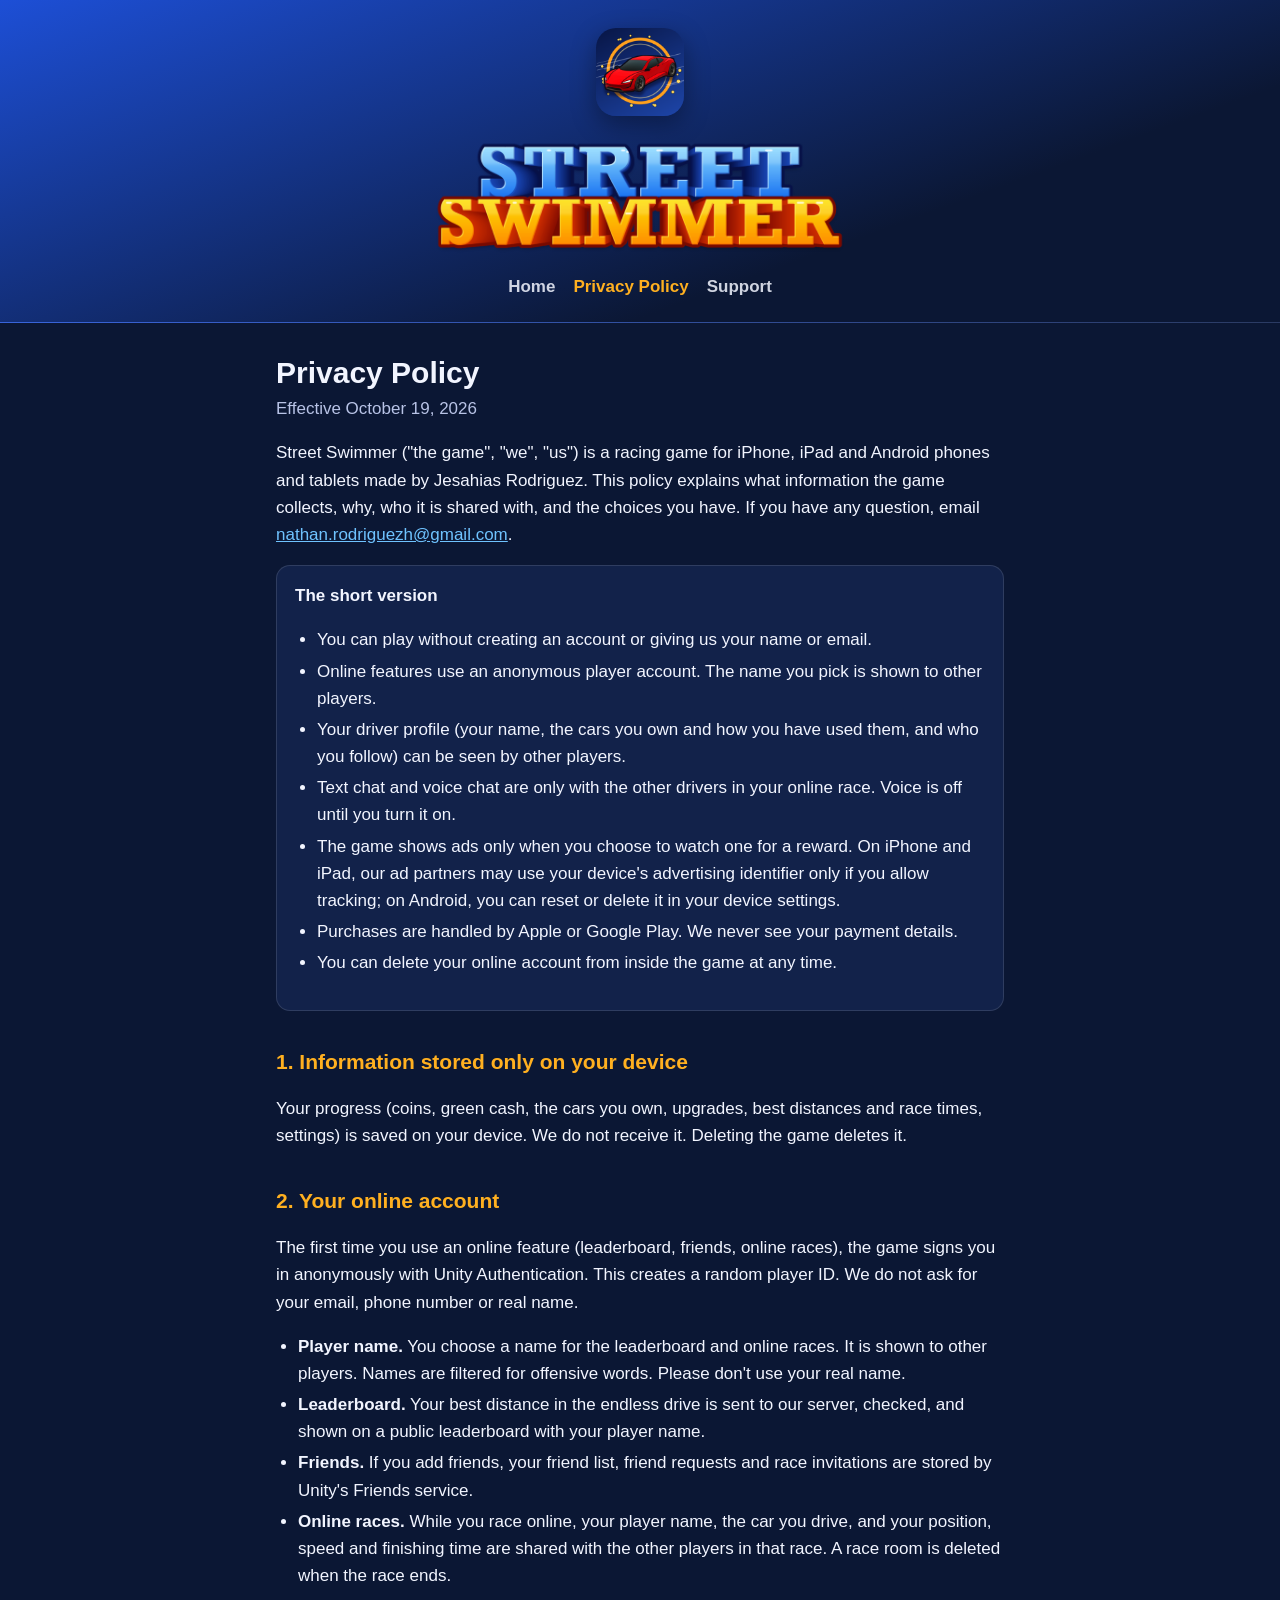
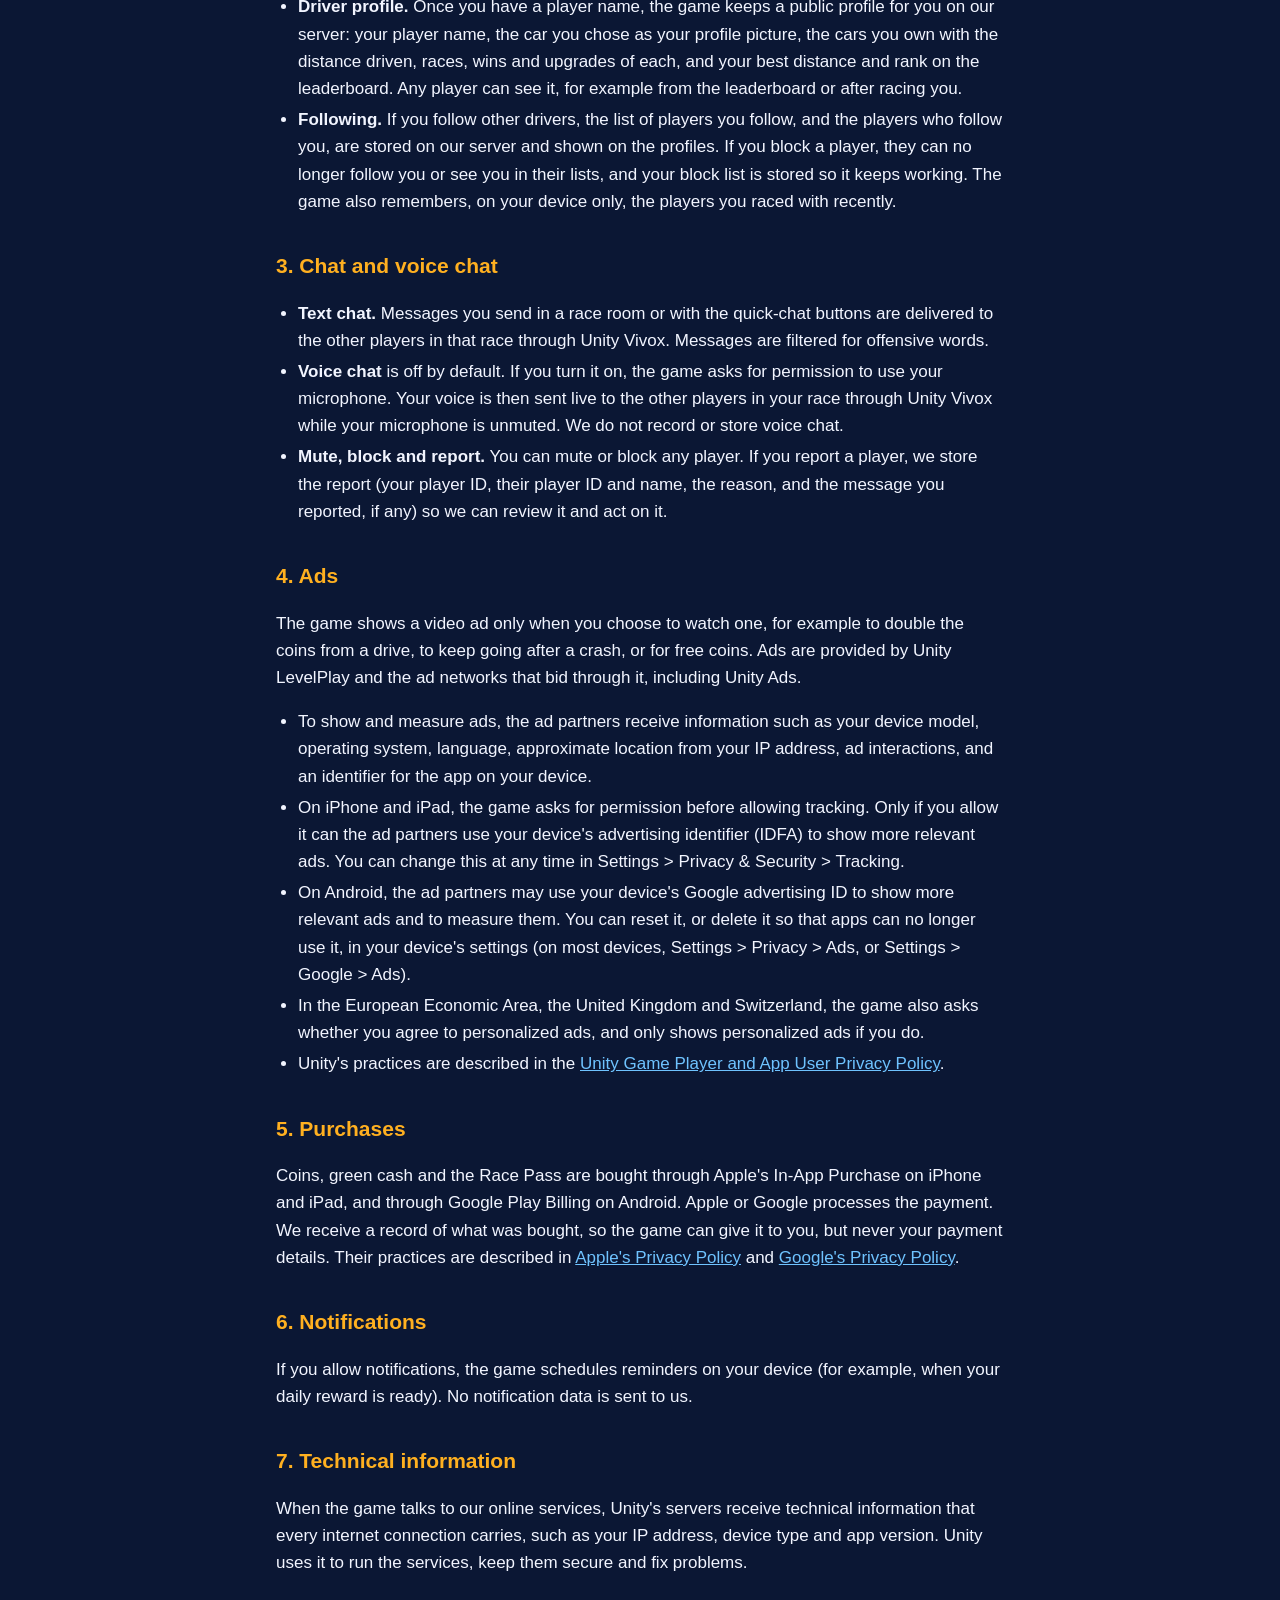
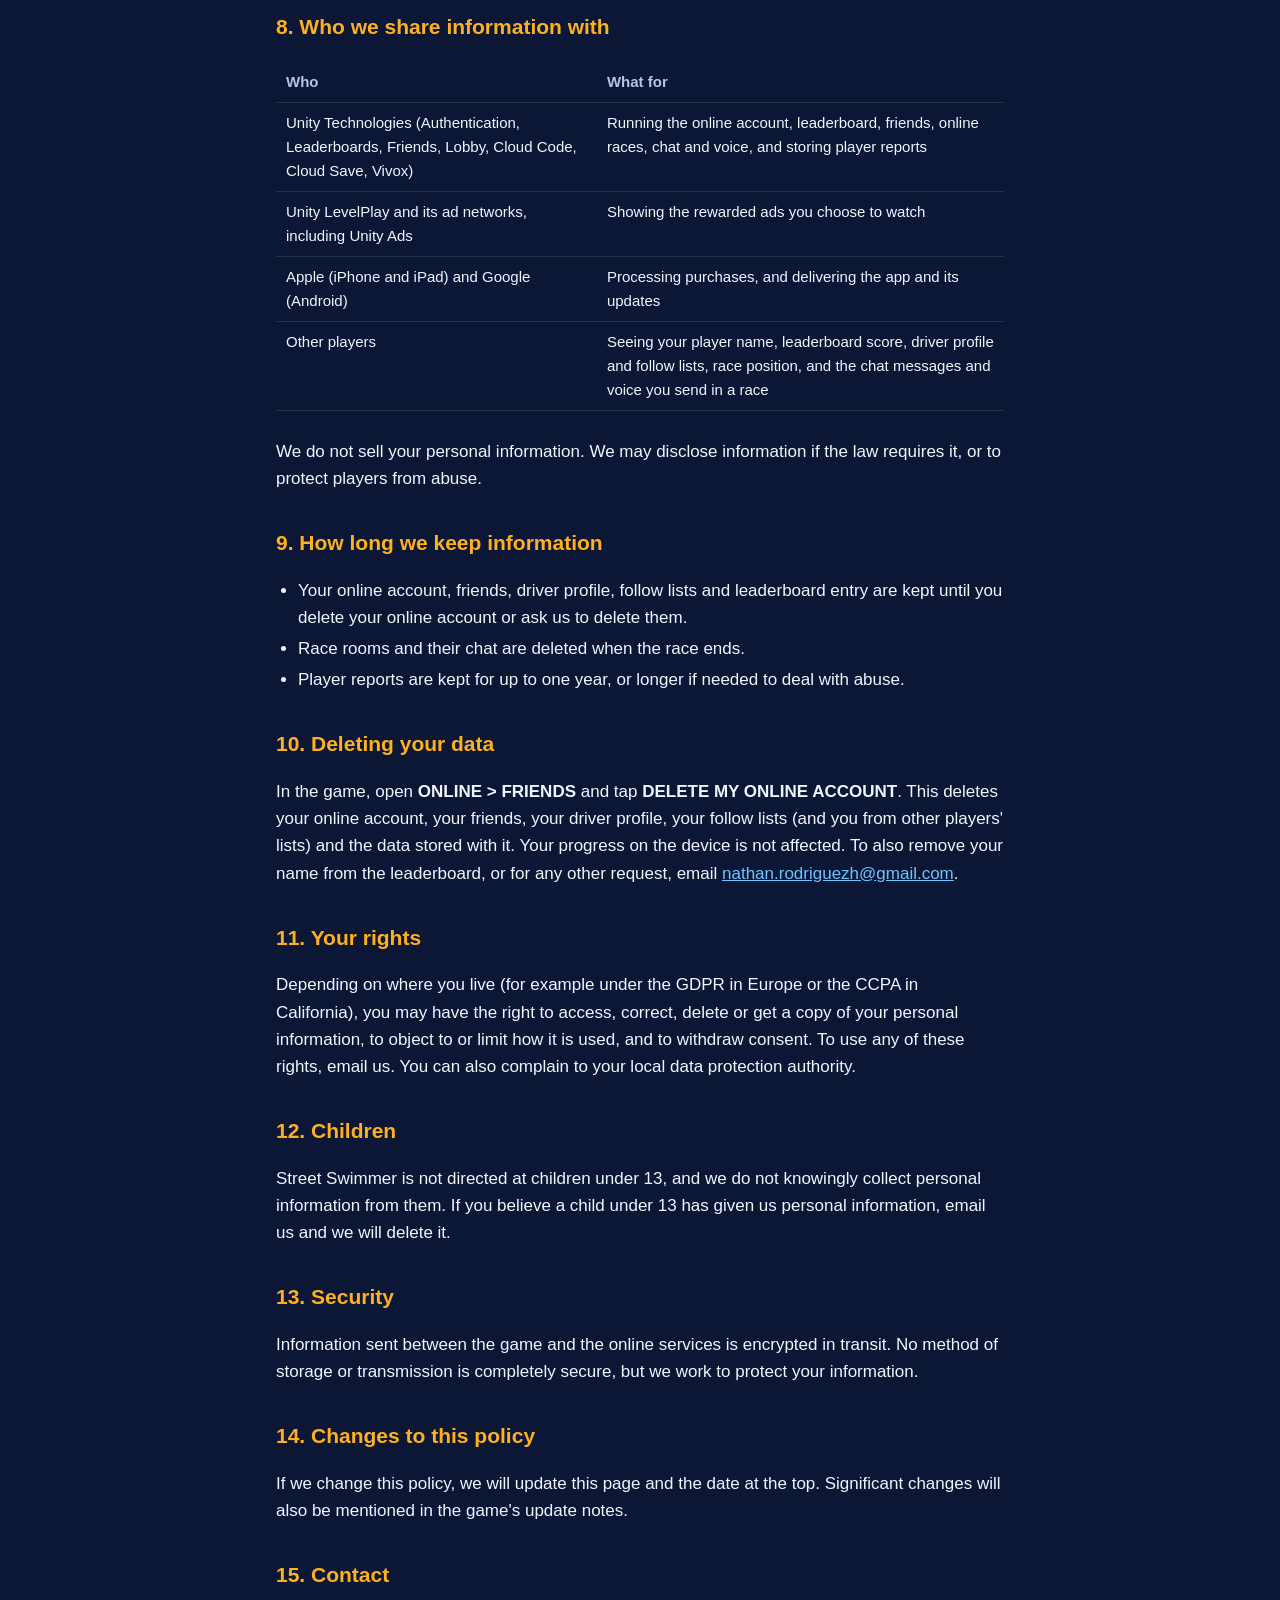
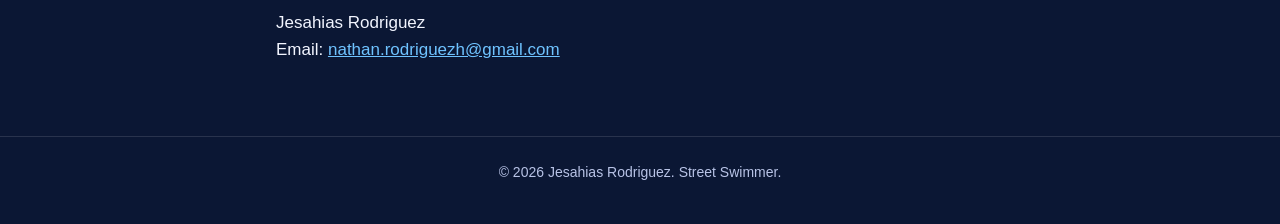
==== privacy.html @ e88a213c "Privacy policy: Android and Google Play (purchases, advertising ID)" ====
<!doctype html>
<html lang="en">
<head>
<meta charset="utf-8">
<meta name="viewport" content="width=device-width, initial-scale=1">
<title>Privacy Policy - Street Swimmer</title>
<meta name="description" content="How the Street Swimmer game collects, uses and shares information.">
<link rel="icon" href="icon.png">
<link rel="stylesheet" href="style.css">
</head>
<body>
<header>
  <img class="icon" src="icon.png" alt="Street Swimmer app icon">
  <img class="logo" src="logo.png" alt="Street Swimmer">
  <nav>
    <a href="./">Home</a>
    <a href="privacy.html" aria-current="page">Privacy Policy</a>
    <a href="support.html">Support</a>
  </nav>
</header>
<main>
  <h1>Privacy Policy</h1>
  <p class="updated">Effective October 19, 2026</p>

  <p>Street Swimmer ("the game", "we", "us") is a racing game for iPhone, iPad and Android phones and tablets made by Jesahias Rodriguez. This policy explains what information the game collects, why, who it is shared with, and the choices you have. If you have any question, email <a href="mailto:nathan.rodriguezh@gmail.com">nathan.rodriguezh@gmail.com</a>.</p>

  <div class="card">
    <strong>The short version</strong>
    <ul>
      <li>You can play without creating an account or giving us your name or email.</li>
      <li>Online features use an anonymous player account. The name you pick is shown to other players.</li>
      <li>Your driver profile (your name, the cars you own and how you have used them, and who you follow) can be seen by other players.</li>
      <li>Text chat and voice chat are only with the other drivers in your online race. Voice is off until you turn it on.</li>
      <li>The game shows ads only when you choose to watch one for a reward. On iPhone and iPad, our ad partners may use your device's advertising identifier only if you allow tracking; on Android, you can reset or delete it in your device settings.</li>
      <li>Purchases are handled by Apple or Google Play. We never see your payment details.</li>
      <li>You can delete your online account from inside the game at any time.</li>
    </ul>
  </div>

  <h2>1. Information stored only on your device</h2>
  <p>Your progress (coins, green cash, the cars you own, upgrades, best distances and race times, settings) is saved on your device. We do not receive it. Deleting the game deletes it.</p>

  <h2>2. Your online account</h2>
  <p>The first time you use an online feature (leaderboard, friends, online races), the game signs you in anonymously with Unity Authentication. This creates a random player ID. We do not ask for your email, phone number or real name.</p>
  <ul>
    <li><strong>Player name.</strong> You choose a name for the leaderboard and online races. It is shown to other players. Names are filtered for offensive words. Please don't use your real name.</li>
    <li><strong>Leaderboard.</strong> Your best distance in the endless drive is sent to our server, checked, and shown on a public leaderboard with your player name.</li>
    <li><strong>Friends.</strong> If you add friends, your friend list, friend requests and race invitations are stored by Unity's Friends service.</li>
    <li><strong>Online races.</strong> While you race online, your player name, the car you drive, and your position, speed and finishing time are shared with the other players in that race. A race room is deleted when the race ends.</li>
    <li><strong>Driver profile.</strong> Once you have a player name, the game keeps a public profile for you on our server: your player name, the car you chose as your profile picture, the cars you own with the distance driven, races, wins and upgrades of each, and your best distance and rank on the leaderboard. Any player can see it, for example from the leaderboard or after racing you.</li>
    <li><strong>Following.</strong> If you follow other drivers, the list of players you follow, and the players who follow you, are stored on our server and shown on the profiles. If you block a player, they can no longer follow you or see you in their lists, and your block list is stored so it keeps working. The game also remembers, on your device only, the players you raced with recently.</li>
  </ul>

  <h2>3. Chat and voice chat</h2>
  <ul>
    <li><strong>Text chat.</strong> Messages you send in a race room or with the quick-chat buttons are delivered to the other players in that race through Unity Vivox. Messages are filtered for offensive words.</li>
    <li><strong>Voice chat</strong> is off by default. If you turn it on, the game asks for permission to use your microphone. Your voice is then sent live to the other players in your race through Unity Vivox while your microphone is unmuted. We do not record or store voice chat.</li>
    <li><strong>Mute, block and report.</strong> You can mute or block any player. If you report a player, we store the report (your player ID, their player ID and name, the reason, and the message you reported, if any) so we can review it and act on it.</li>
  </ul>

  <h2>4. Ads</h2>
  <p>The game shows a video ad only when you choose to watch one, for example to double the coins from a drive, to keep going after a crash, or for free coins. Ads are provided by Unity LevelPlay and the ad networks that bid through it, including Unity Ads.</p>
  <ul>
    <li>To show and measure ads, the ad partners receive information such as your device model, operating system, language, approximate location from your IP address, ad interactions, and an identifier for the app on your device.</li>
    <li>On iPhone and iPad, the game asks for permission before allowing tracking. Only if you allow it can the ad partners use your device's advertising identifier (IDFA) to show more relevant ads. You can change this at any time in Settings &gt; Privacy &amp; Security &gt; Tracking.</li>
    <li>On Android, the ad partners may use your device's Google advertising ID to show more relevant ads and to measure them. You can reset it, or delete it so that apps can no longer use it, in your device's settings (on most devices, Settings &gt; Privacy &gt; Ads, or Settings &gt; Google &gt; Ads).</li>
    <li>In the European Economic Area, the United Kingdom and Switzerland, the game also asks whether you agree to personalized ads, and only shows personalized ads if you do.</li>
    <li>Unity's practices are described in the <a href="https://unity.com/legal/game-player-and-app-user-privacy-policy">Unity Game Player and App User Privacy Policy</a>.</li>
  </ul>

  <h2>5. Purchases</h2>
  <p>Coins, green cash and the Race Pass are bought through Apple's In-App Purchase on iPhone and iPad, and through Google Play Billing on Android. Apple or Google processes the payment. We receive a record of what was bought, so the game can give it to you, but never your payment details. Their practices are described in <a href="https://www.apple.com/legal/privacy/">Apple's Privacy Policy</a> and <a href="https://policies.google.com/privacy">Google's Privacy Policy</a>.</p>

  <h2>6. Notifications</h2>
  <p>If you allow notifications, the game schedules reminders on your device (for example, when your daily reward is ready). No notification data is sent to us.</p>

  <h2>7. Technical information</h2>
  <p>When the game talks to our online services, Unity's servers receive technical information that every internet connection carries, such as your IP address, device type and app version. Unity uses it to run the services, keep them secure and fix problems.</p>

  <h2>8. Who we share information with</h2>
  <div class="table-wrap">
  <table>
    <tr><th>Who</th><th>What for</th></tr>
    <tr><td>Unity Technologies (Authentication, Leaderboards, Friends, Lobby, Cloud Code, Cloud Save, Vivox)</td><td>Running the online account, leaderboard, friends, online races, chat and voice, and storing player reports</td></tr>
    <tr><td>Unity LevelPlay and its ad networks, including Unity Ads</td><td>Showing the rewarded ads you choose to watch</td></tr>
    <tr><td>Apple (iPhone and iPad) and Google (Android)</td><td>Processing purchases, and delivering the app and its updates</td></tr>
    <tr><td>Other players</td><td>Seeing your player name, leaderboard score, driver profile and follow lists, race position, and the chat messages and voice you send in a race</td></tr>
  </table>
  </div>
  <p>We do not sell your personal information. We may disclose information if the law requires it, or to protect players from abuse.</p>

  <h2>9. How long we keep information</h2>
  <ul>
    <li>Your online account, friends, driver profile, follow lists and leaderboard entry are kept until you delete your online account or ask us to delete them.</li>
    <li>Race rooms and their chat are deleted when the race ends.</li>
    <li>Player reports are kept for up to one year, or longer if needed to deal with abuse.</li>
  </ul>

  <h2>10. Deleting your data</h2>
  <p>In the game, open <strong>ONLINE &gt; FRIENDS</strong> and tap <strong>DELETE MY ONLINE ACCOUNT</strong>. This deletes your online account, your friends, your driver profile, your follow lists (and you from other players' lists) and the data stored with it. Your progress on the device is not affected. To also remove your name from the leaderboard, or for any other request, email <a href="mailto:nathan.rodriguezh@gmail.com">nathan.rodriguezh@gmail.com</a>.</p>

  <h2>11. Your rights</h2>
  <p>Depending on where you live (for example under the GDPR in Europe or the CCPA in California), you may have the right to access, correct, delete or get a copy of your personal information, to object to or limit how it is used, and to withdraw consent. To use any of these rights, email us. You can also complain to your local data protection authority.</p>

  <h2>12. Children</h2>
  <p>Street Swimmer is not directed at children under 13, and we do not knowingly collect personal information from them. If you believe a child under 13 has given us personal information, email us and we will delete it.</p>

  <h2>13. Security</h2>
  <p>Information sent between the game and the online services is encrypted in transit. No method of storage or transmission is completely secure, but we work to protect your information.</p>

  <h2>14. Changes to this policy</h2>
  <p>If we change this policy, we will update this page and the date at the top. Significant changes will also be mentioned in the game's update notes.</p>

  <h2>15. Contact</h2>
  <p>Jesahias Rodriguez<br>Email: <a href="mailto:nathan.rodriguezh@gmail.com">nathan.rodriguezh@gmail.com</a></p>
</main>
<footer>&copy; 2026 Jesahias Rodriguez. Street Swimmer.</footer>
</body>
</html>
---- style.css ----
:root {
  --bg: #0b1734;
  --panel: #12224a;
  --ink: #f2f5ff;
  --soft: #b8c3e6;
  --accent: #ffb020;
  --link: #6fc3ff;
  --line: rgba(255, 255, 255, 0.12);
}

* { box-sizing: border-box; }

html { -webkit-text-size-adjust: 100%; }

body {
  margin: 0;
  background: var(--bg);
  color: var(--ink);
  font: 17px/1.6 -apple-system, BlinkMacSystemFont, "Segoe UI", Roboto, Helvetica, Arial, sans-serif;
}

a { color: var(--link); }

header {
  background: linear-gradient(160deg, #1d4fd6 0%, #0b1734 70%);
  padding: 28px 16px 22px;
  text-align: center;
  border-bottom: 1px solid var(--line);
}

header img.icon { width: 88px; height: 88px; border-radius: 20px; box-shadow: 0 8px 24px rgba(0, 0, 0, 0.35); }
header img.logo { display: block; width: min(420px, 90%); margin: 14px auto 0; }

nav { margin-top: 14px; display: flex; gap: 18px; justify-content: center; flex-wrap: wrap; }
nav a { color: var(--ink); text-decoration: none; font-weight: 600; opacity: 0.85; }
nav a[aria-current="page"] { color: var(--accent); opacity: 1; }

main { max-width: 760px; margin: 0 auto; padding: 24px 16px 56px; }

h1 { font-size: 30px; line-height: 1.2; margin: 8px 0 4px; }
h2 { font-size: 21px; margin: 34px 0 8px; color: var(--accent); }
h3 { font-size: 17px; margin: 22px 0 6px; }
p.updated { color: var(--soft); margin-top: 0; }

ul { padding-left: 22px; }
li { margin: 4px 0; }

.card {
  background: var(--panel);
  border: 1px solid var(--line);
  border-radius: 14px;
  padding: 16px 18px;
  margin: 16px 0;
}

table { width: 100%; border-collapse: collapse; font-size: 15px; margin: 10px 0; }
th, td { text-align: left; vertical-align: top; padding: 8px 10px; border-bottom: 1px solid var(--line); }
th { color: var(--soft); font-weight: 600; }

.table-wrap { overflow-x: auto; }

footer { text-align: center; color: var(--soft); font-size: 14px; padding: 24px 16px 40px; border-top: 1px solid var(--line); }
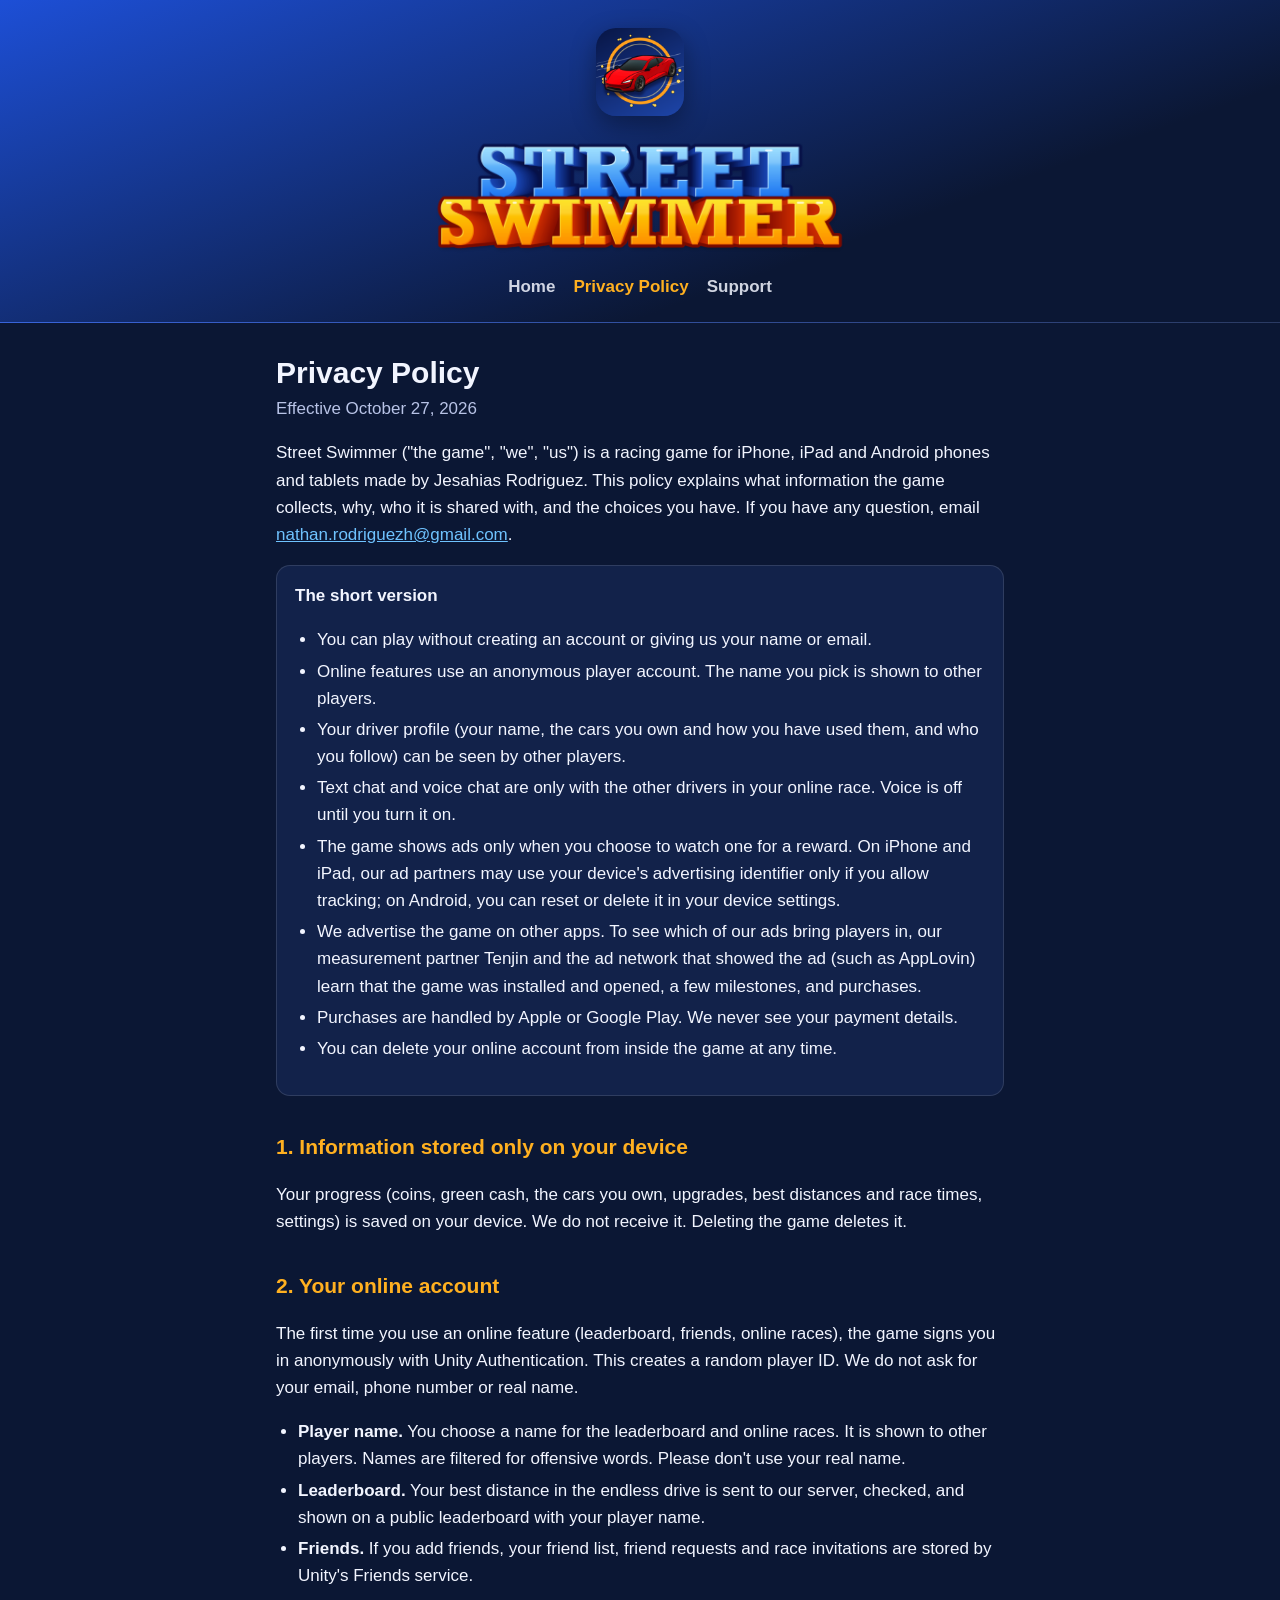
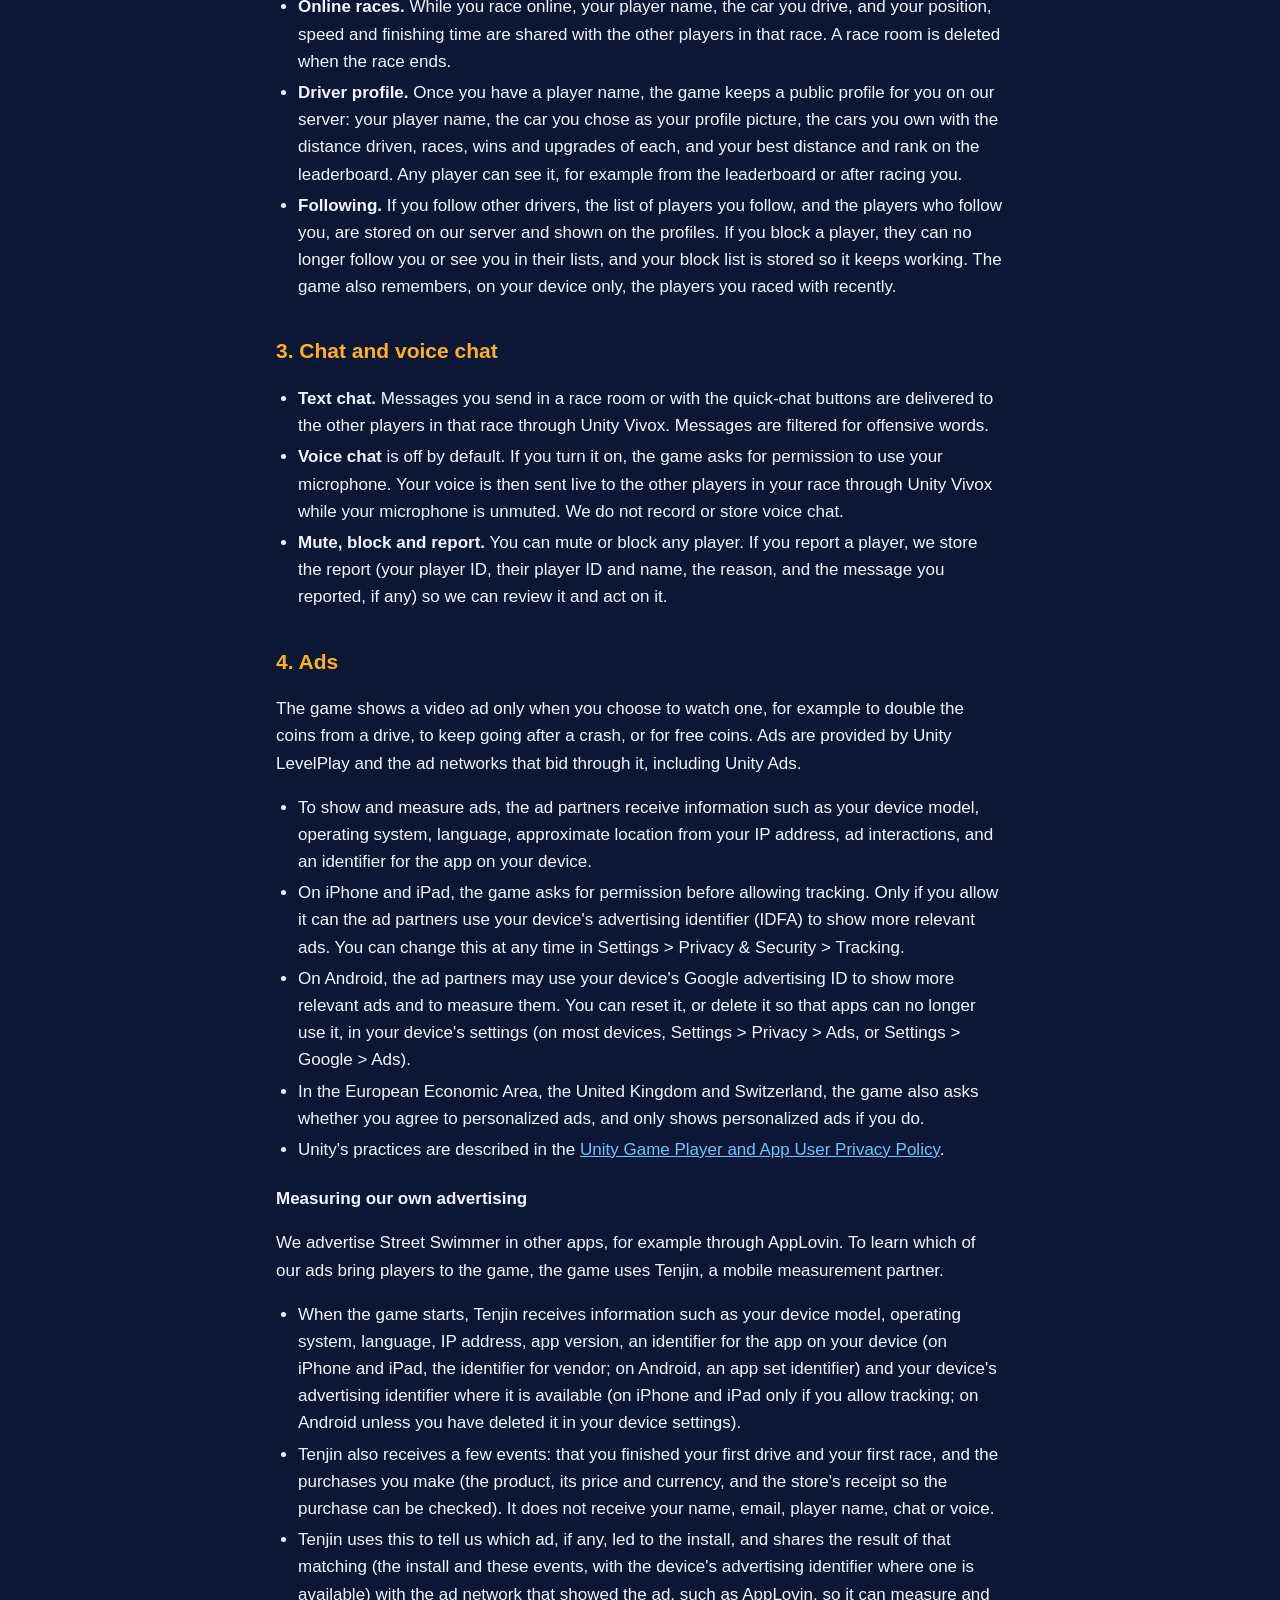
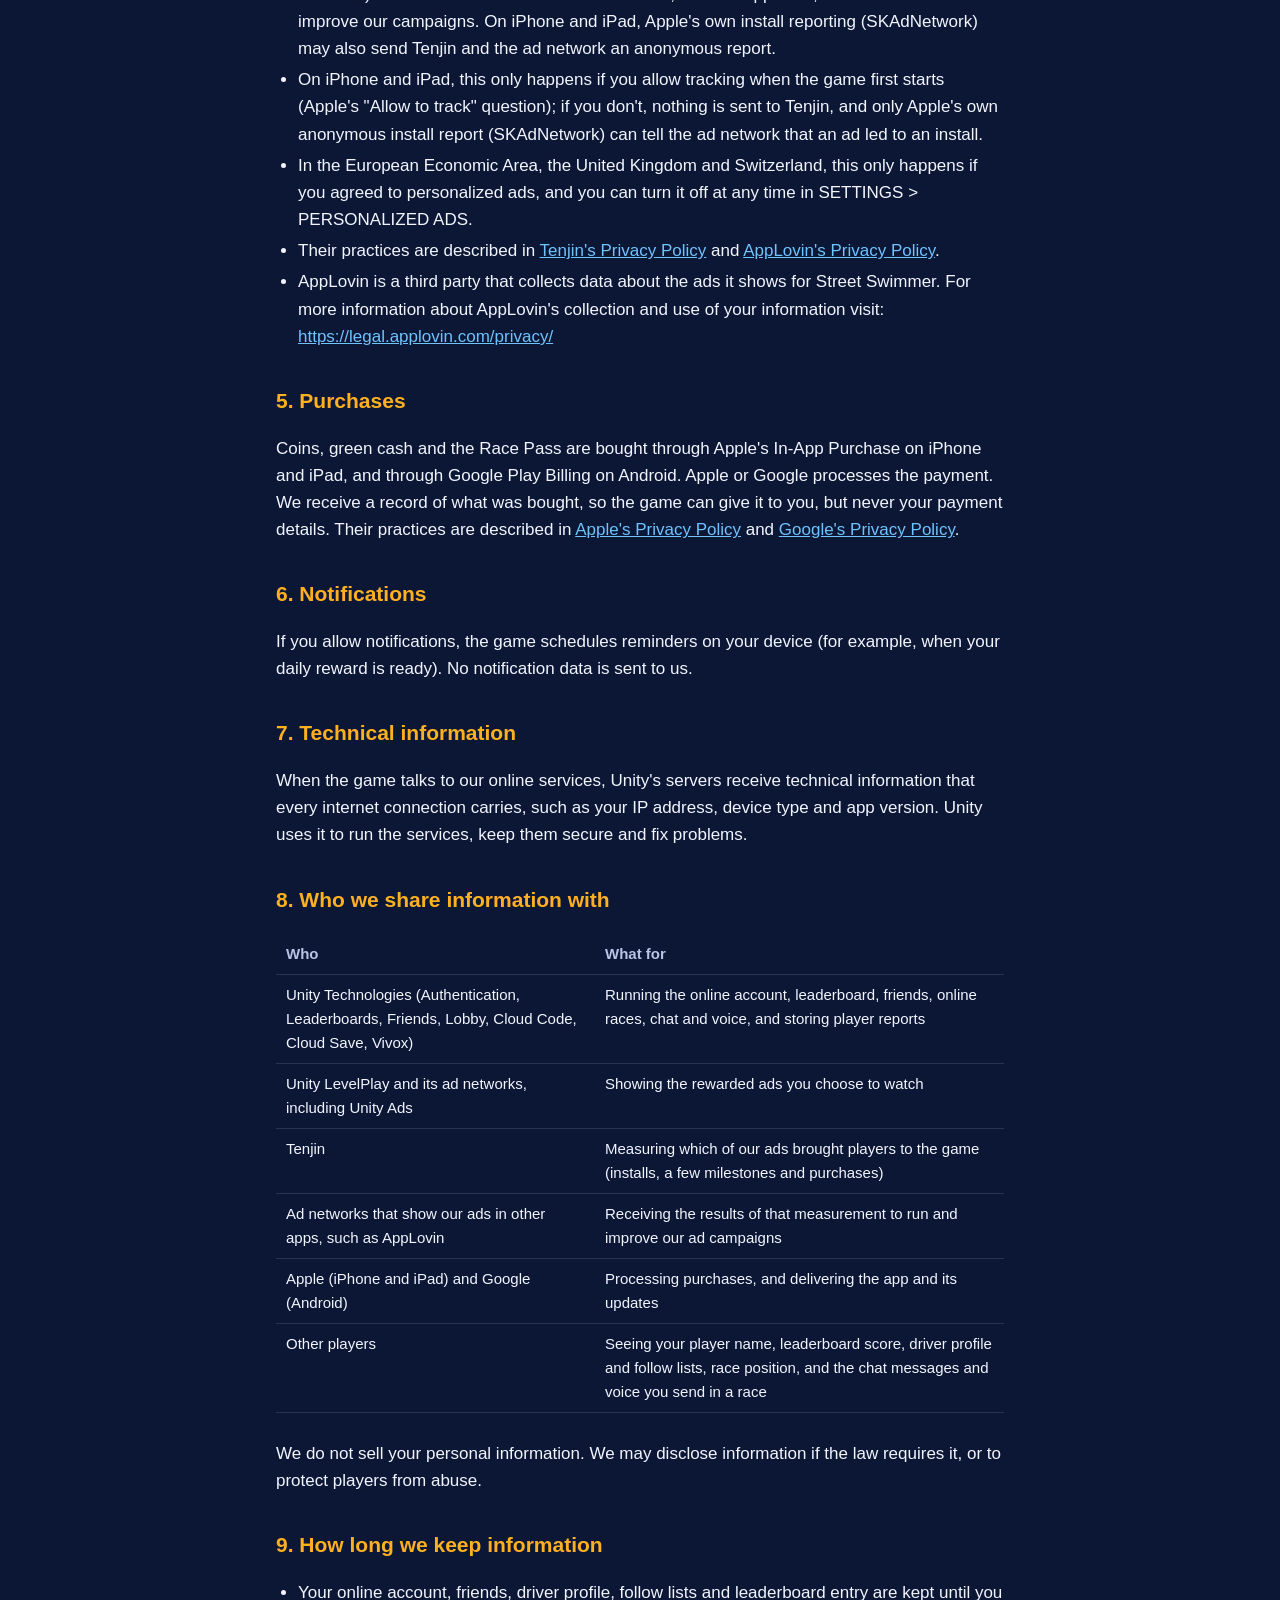
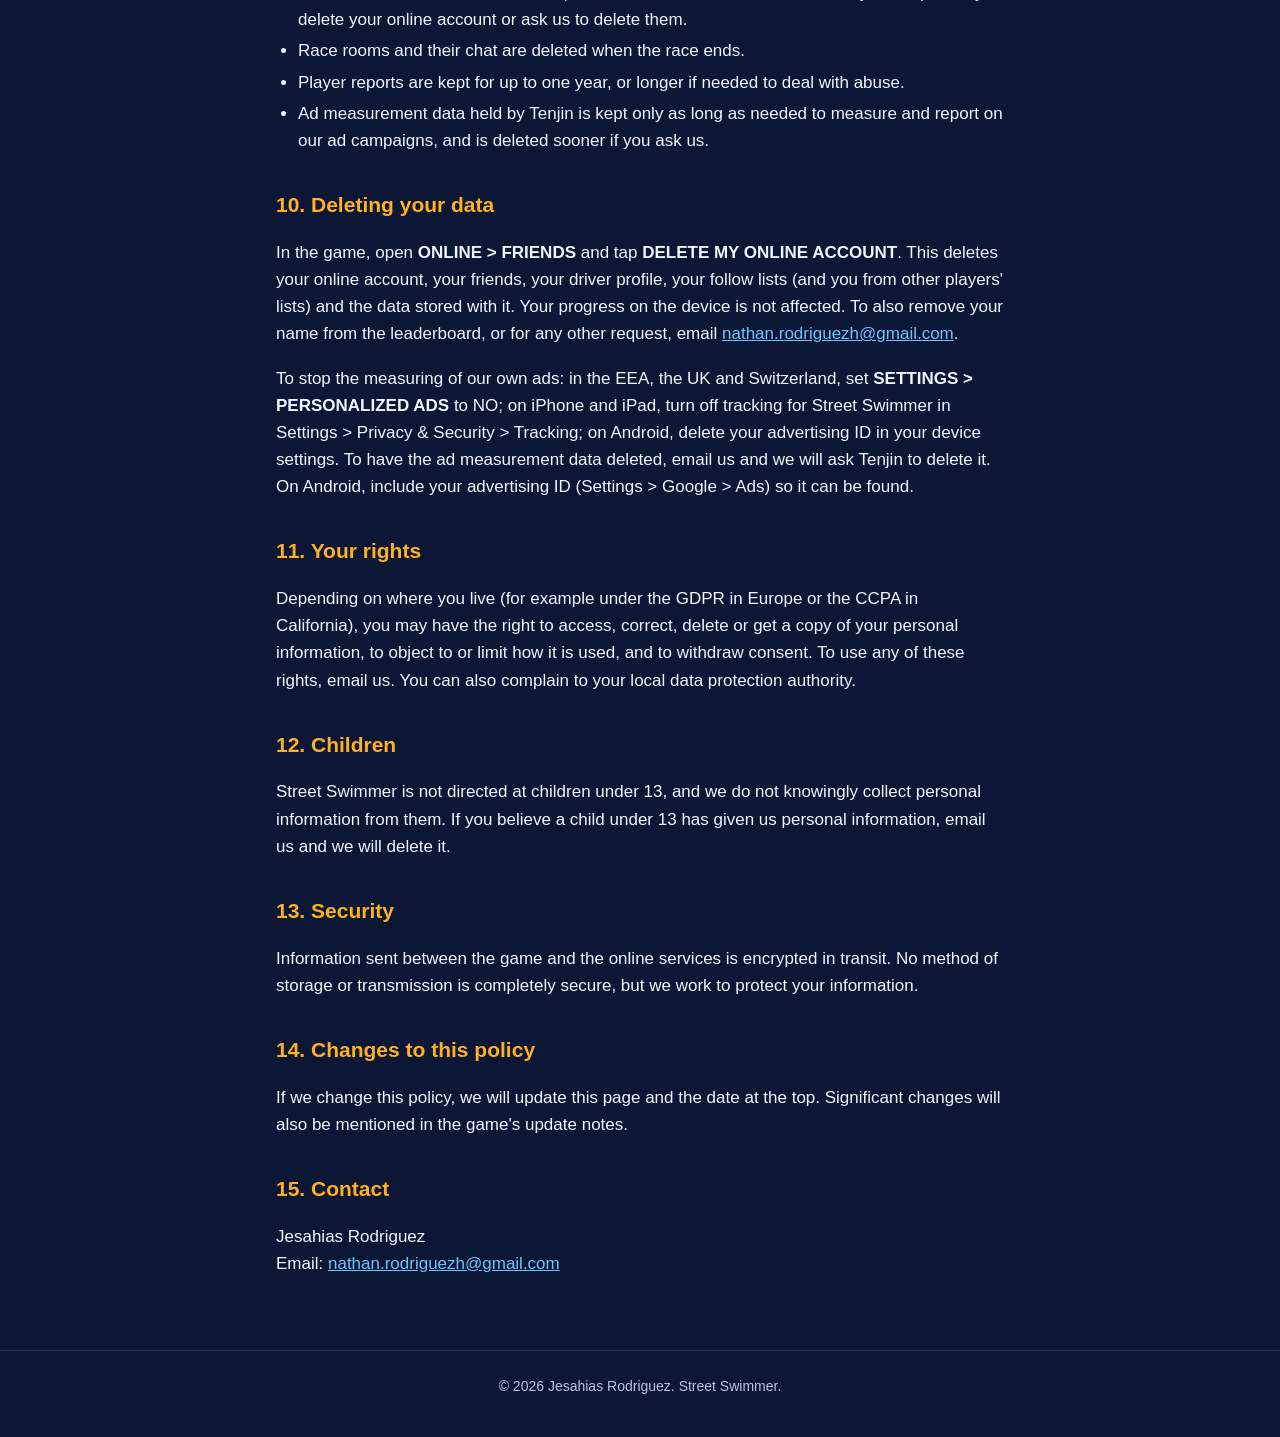
==== commit bbf350a3: "Privacy policy: measuring our own ads (Tenjin, AppLovin), tracking permission first on iPhone" ====
--- a/privacy.html
+++ b/privacy.html
@@ -20,7 +20,7 @@
 </header>
 <main>
   <h1>Privacy Policy</h1>
-  <p class="updated">Effective October 19, 2026</p>
+  <p class="updated">Effective October 27, 2026</p>
 
   <p>Street Swimmer ("the game", "we", "us") is a racing game for iPhone, iPad and Android phones and tablets made by Jesahias Rodriguez. This policy explains what information the game collects, why, who it is shared with, and the choices you have. If you have any question, email <a href="mailto:nathan.rodriguezh@gmail.com">nathan.rodriguezh@gmail.com</a>.</p>
 
@@ -32,6 +32,7 @@
       <li>Your driver profile (your name, the cars you own and how you have used them, and who you follow) can be seen by other players.</li>
       <li>Text chat and voice chat are only with the other drivers in your online race. Voice is off until you turn it on.</li>
       <li>The game shows ads only when you choose to watch one for a reward. On iPhone and iPad, our ad partners may use your device's advertising identifier only if you allow tracking; on Android, you can reset or delete it in your device settings.</li>
+      <li>We advertise the game on other apps. To see which of our ads bring players in, our measurement partner Tenjin and the ad network that showed the ad (such as AppLovin) learn that the game was installed and opened, a few milestones, and purchases.</li>
       <li>Purchases are handled by Apple or Google Play. We never see your payment details.</li>
       <li>You can delete your online account from inside the game at any time.</li>
     </ul>
@@ -68,6 +69,18 @@
     <li>Unity's practices are described in the <a href="https://unity.com/legal/game-player-and-app-user-privacy-policy">Unity Game Player and App User Privacy Policy</a>.</li>
   </ul>
 
+  <h3>Measuring our own advertising</h3>
+  <p>We advertise Street Swimmer in other apps, for example through AppLovin. To learn which of our ads bring players to the game, the game uses Tenjin, a mobile measurement partner.</p>
+  <ul>
+    <li>When the game starts, Tenjin receives information such as your device model, operating system, language, IP address, app version, an identifier for the app on your device (on iPhone and iPad, the identifier for vendor; on Android, an app set identifier) and your device's advertising identifier where it is available (on iPhone and iPad only if you allow tracking; on Android unless you have deleted it in your device settings).</li>
+    <li>Tenjin also receives a few events: that you finished your first drive and your first race, and the purchases you make (the product, its price and currency, and the store's receipt so the purchase can be checked). It does not receive your name, email, player name, chat or voice.</li>
+    <li>Tenjin uses this to tell us which ad, if any, led to the install, and shares the result of that matching (the install and these events, with the device's advertising identifier where one is available) with the ad network that showed the ad, such as AppLovin, so it can measure and improve our campaigns. On iPhone and iPad, Apple's own install reporting (SKAdNetwork) may also send Tenjin and the ad network an anonymous report.</li>
+    <li>On iPhone and iPad, this only happens if you allow tracking when the game first starts (Apple's "Allow to track" question); if you don't, nothing is sent to Tenjin, and only Apple's own anonymous install report (SKAdNetwork) can tell the ad network that an ad led to an install.</li>
+    <li>In the European Economic Area, the United Kingdom and Switzerland, this only happens if you agreed to personalized ads, and you can turn it off at any time in SETTINGS &gt; PERSONALIZED ADS.</li>
+    <li>Their practices are described in <a href="https://tenjin.com/privacy/">Tenjin's Privacy Policy</a> and <a href="https://legal.applovin.com/privacy/">AppLovin's Privacy Policy</a>.</li>
+    <li>AppLovin is a third party that collects data about the ads it shows for Street Swimmer. For more information about AppLovin's collection and use of your information visit: <a href="https://legal.applovin.com/privacy/">https://legal.applovin.com/privacy/</a></li>
+  </ul>
+
   <h2>5. Purchases</h2>
   <p>Coins, green cash and the Race Pass are bought through Apple's In-App Purchase on iPhone and iPad, and through Google Play Billing on Android. Apple or Google processes the payment. We receive a record of what was bought, so the game can give it to you, but never your payment details. Their practices are described in <a href="https://www.apple.com/legal/privacy/">Apple's Privacy Policy</a> and <a href="https://policies.google.com/privacy">Google's Privacy Policy</a>.</p>
 
@@ -83,6 +96,8 @@
     <tr><th>Who</th><th>What for</th></tr>
     <tr><td>Unity Technologies (Authentication, Leaderboards, Friends, Lobby, Cloud Code, Cloud Save, Vivox)</td><td>Running the online account, leaderboard, friends, online races, chat and voice, and storing player reports</td></tr>
     <tr><td>Unity LevelPlay and its ad networks, including Unity Ads</td><td>Showing the rewarded ads you choose to watch</td></tr>
+    <tr><td>Tenjin</td><td>Measuring which of our ads brought players to the game (installs, a few milestones and purchases)</td></tr>
+    <tr><td>Ad networks that show our ads in other apps, such as AppLovin</td><td>Receiving the results of that measurement to run and improve our ad campaigns</td></tr>
     <tr><td>Apple (iPhone and iPad) and Google (Android)</td><td>Processing purchases, and delivering the app and its updates</td></tr>
     <tr><td>Other players</td><td>Seeing your player name, leaderboard score, driver profile and follow lists, race position, and the chat messages and voice you send in a race</td></tr>
   </table>
@@ -94,10 +109,12 @@
     <li>Your online account, friends, driver profile, follow lists and leaderboard entry are kept until you delete your online account or ask us to delete them.</li>
     <li>Race rooms and their chat are deleted when the race ends.</li>
     <li>Player reports are kept for up to one year, or longer if needed to deal with abuse.</li>
+    <li>Ad measurement data held by Tenjin is kept only as long as needed to measure and report on our ad campaigns, and is deleted sooner if you ask us.</li>
   </ul>
 
   <h2>10. Deleting your data</h2>
   <p>In the game, open <strong>ONLINE &gt; FRIENDS</strong> and tap <strong>DELETE MY ONLINE ACCOUNT</strong>. This deletes your online account, your friends, your driver profile, your follow lists (and you from other players' lists) and the data stored with it. Your progress on the device is not affected. To also remove your name from the leaderboard, or for any other request, email <a href="mailto:nathan.rodriguezh@gmail.com">nathan.rodriguezh@gmail.com</a>.</p>
+  <p>To stop the measuring of our own ads: in the EEA, the UK and Switzerland, set <strong>SETTINGS &gt; PERSONALIZED ADS</strong> to NO; on iPhone and iPad, turn off tracking for Street Swimmer in Settings &gt; Privacy &amp; Security &gt; Tracking; on Android, delete your advertising ID in your device settings. To have the ad measurement data deleted, email us and we will ask Tenjin to delete it. On Android, include your advertising ID (Settings &gt; Google &gt; Ads) so it can be found.</p>
 
   <h2>11. Your rights</h2>
   <p>Depending on where you live (for example under the GDPR in Europe or the CCPA in California), you may have the right to access, correct, delete or get a copy of your personal information, to object to or limit how it is used, and to withdraw consent. To use any of these rights, email us. You can also complain to your local data protection authority.</p>
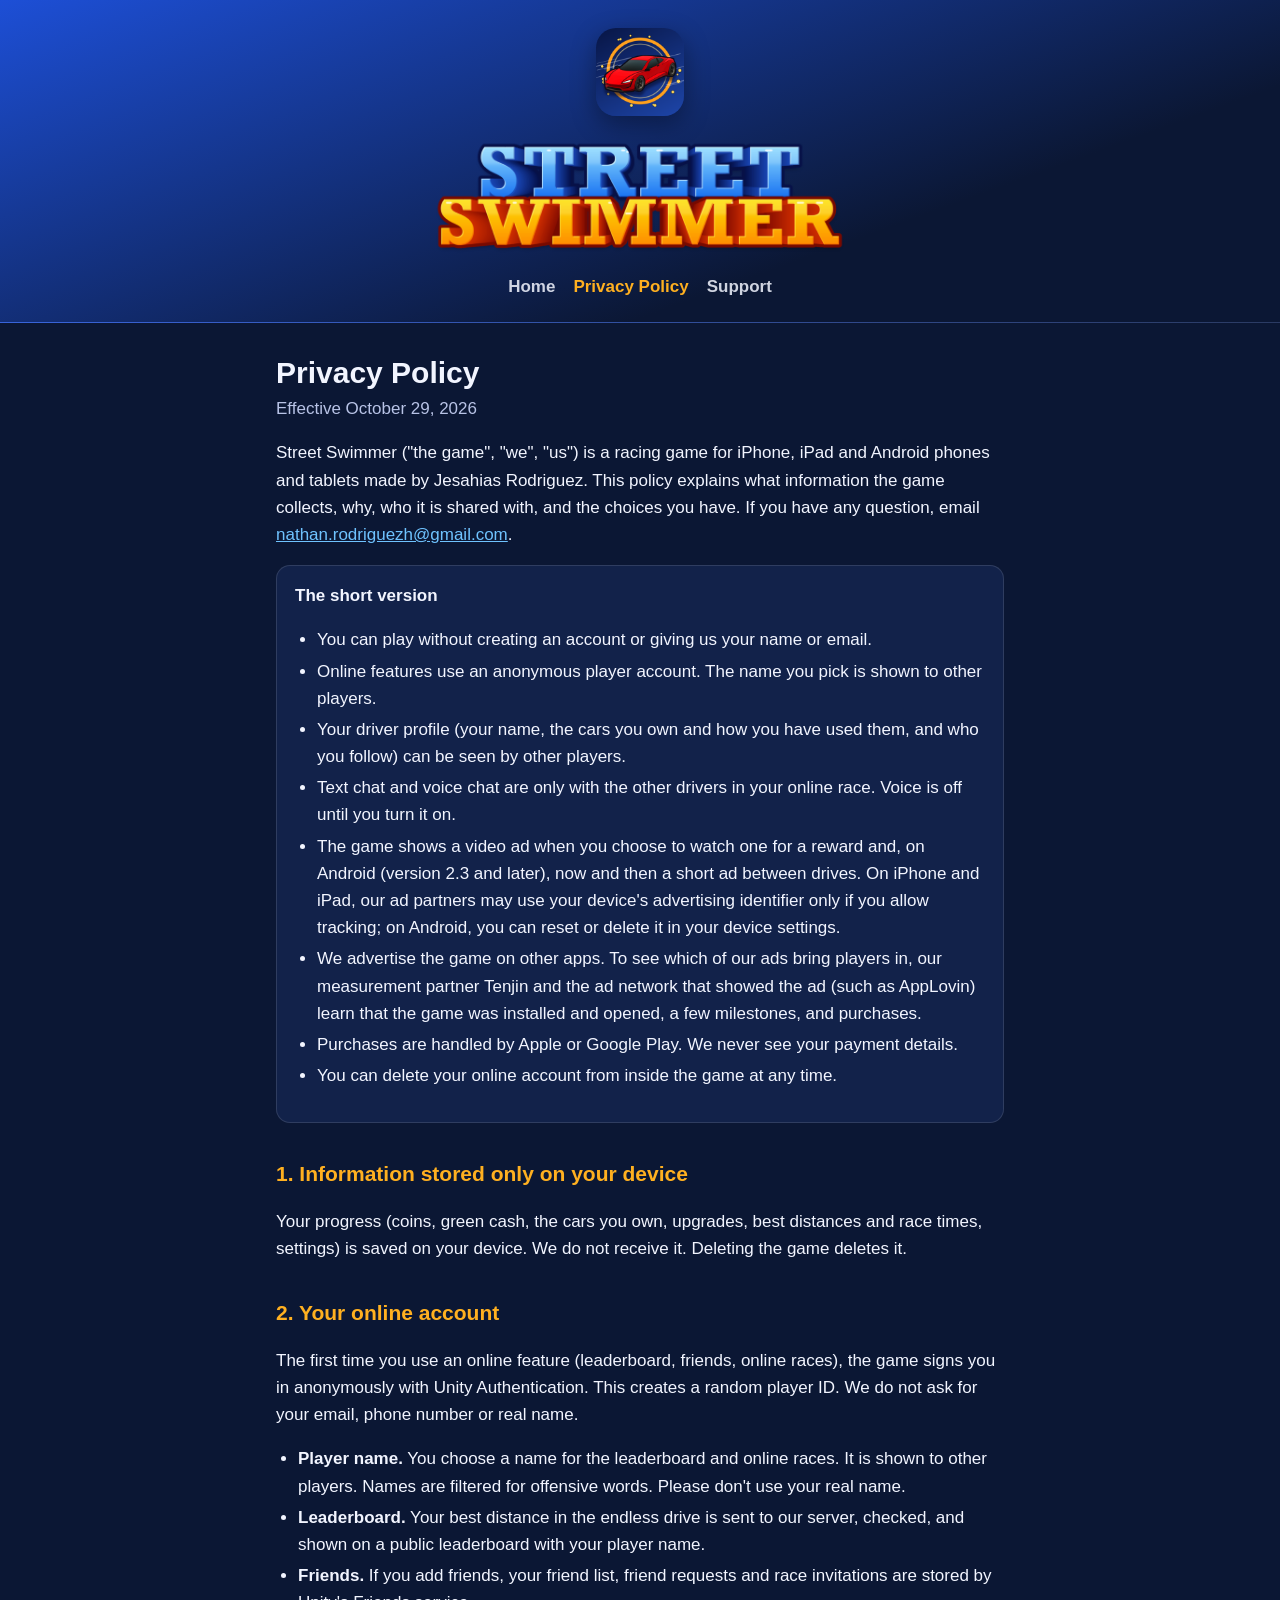
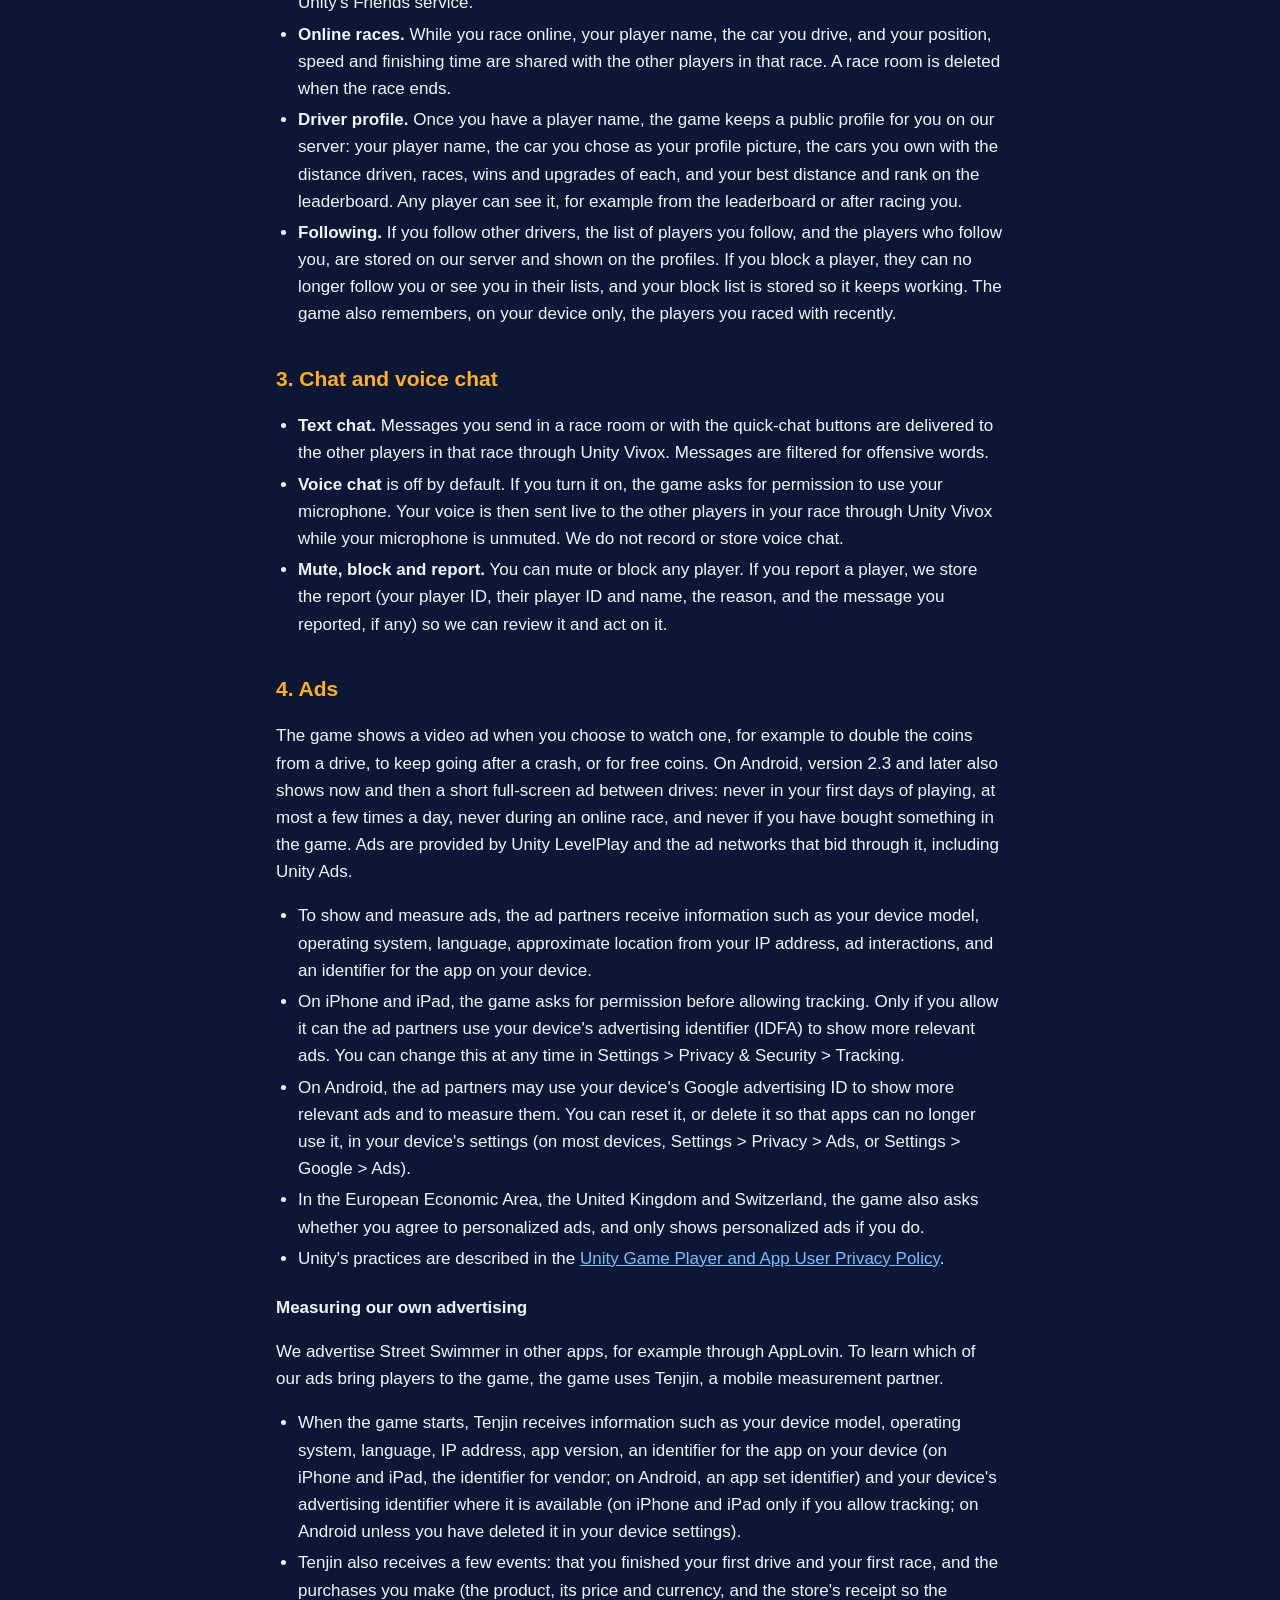
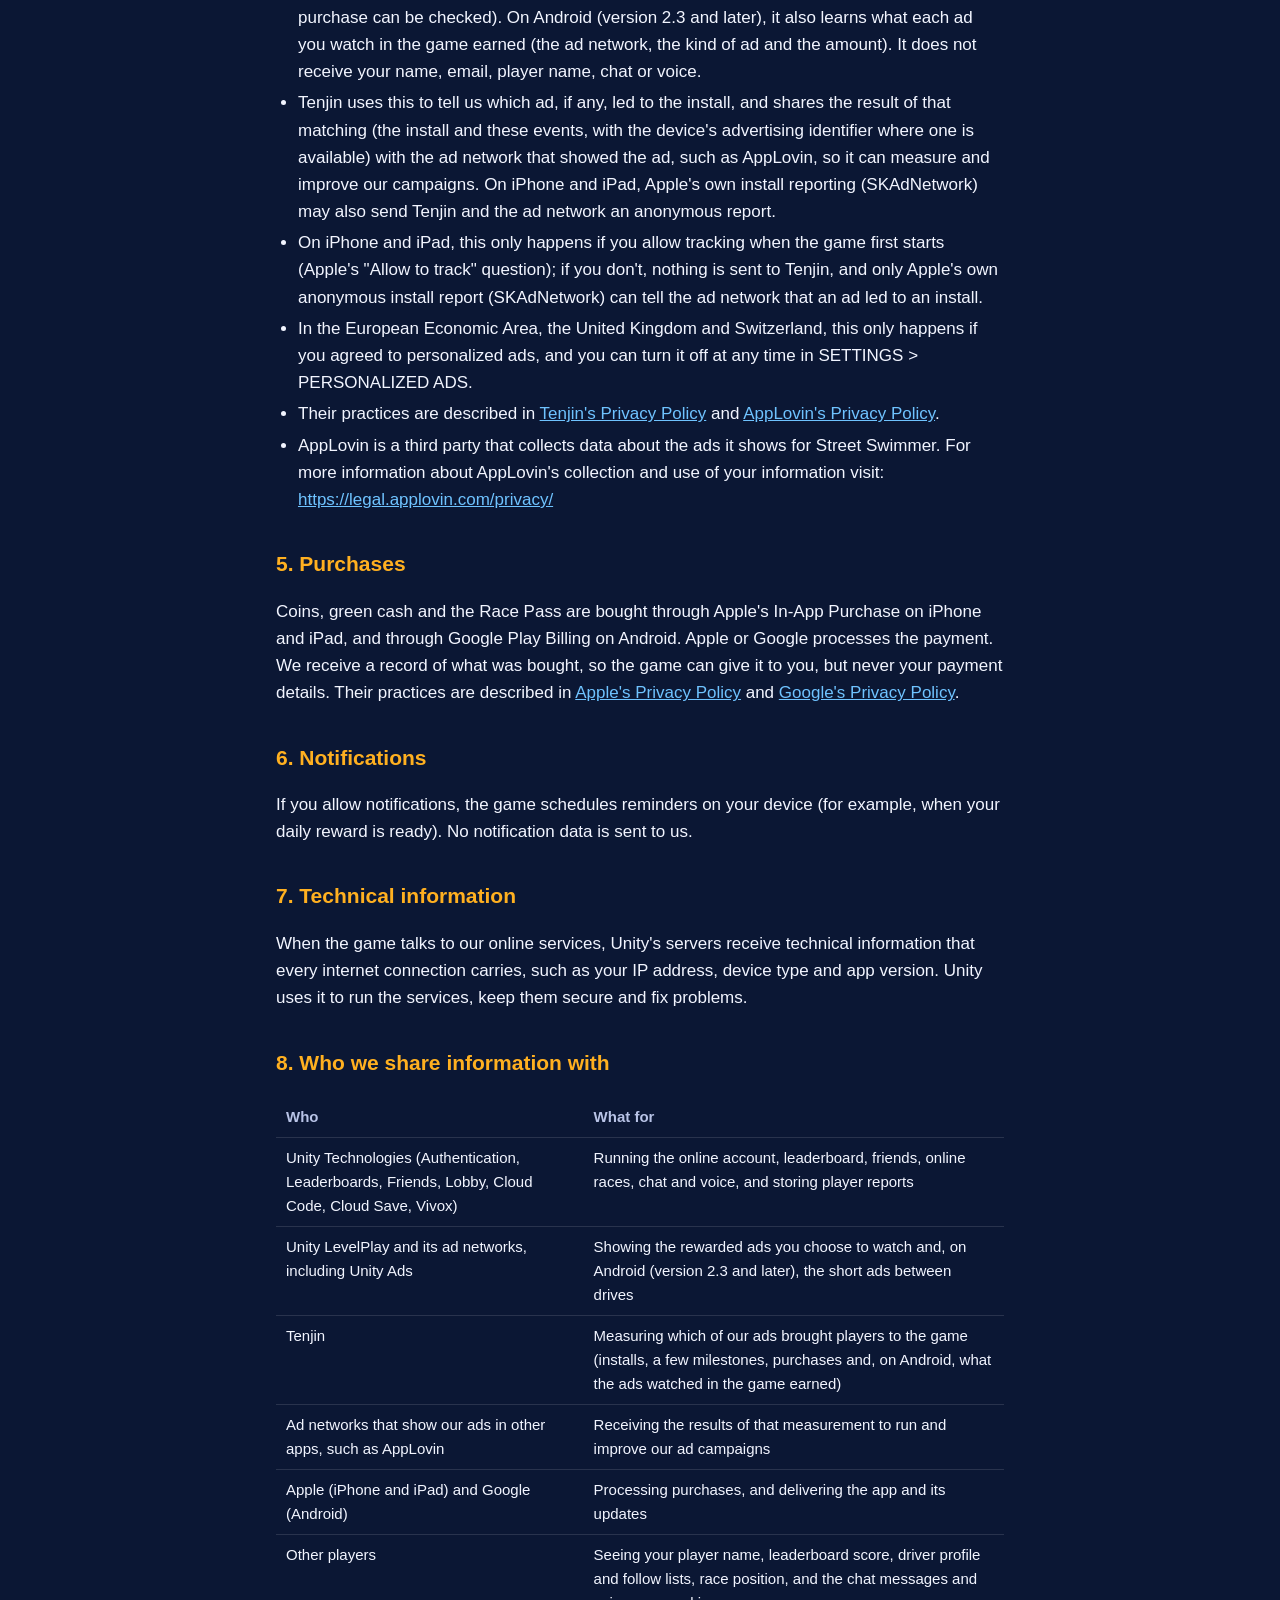
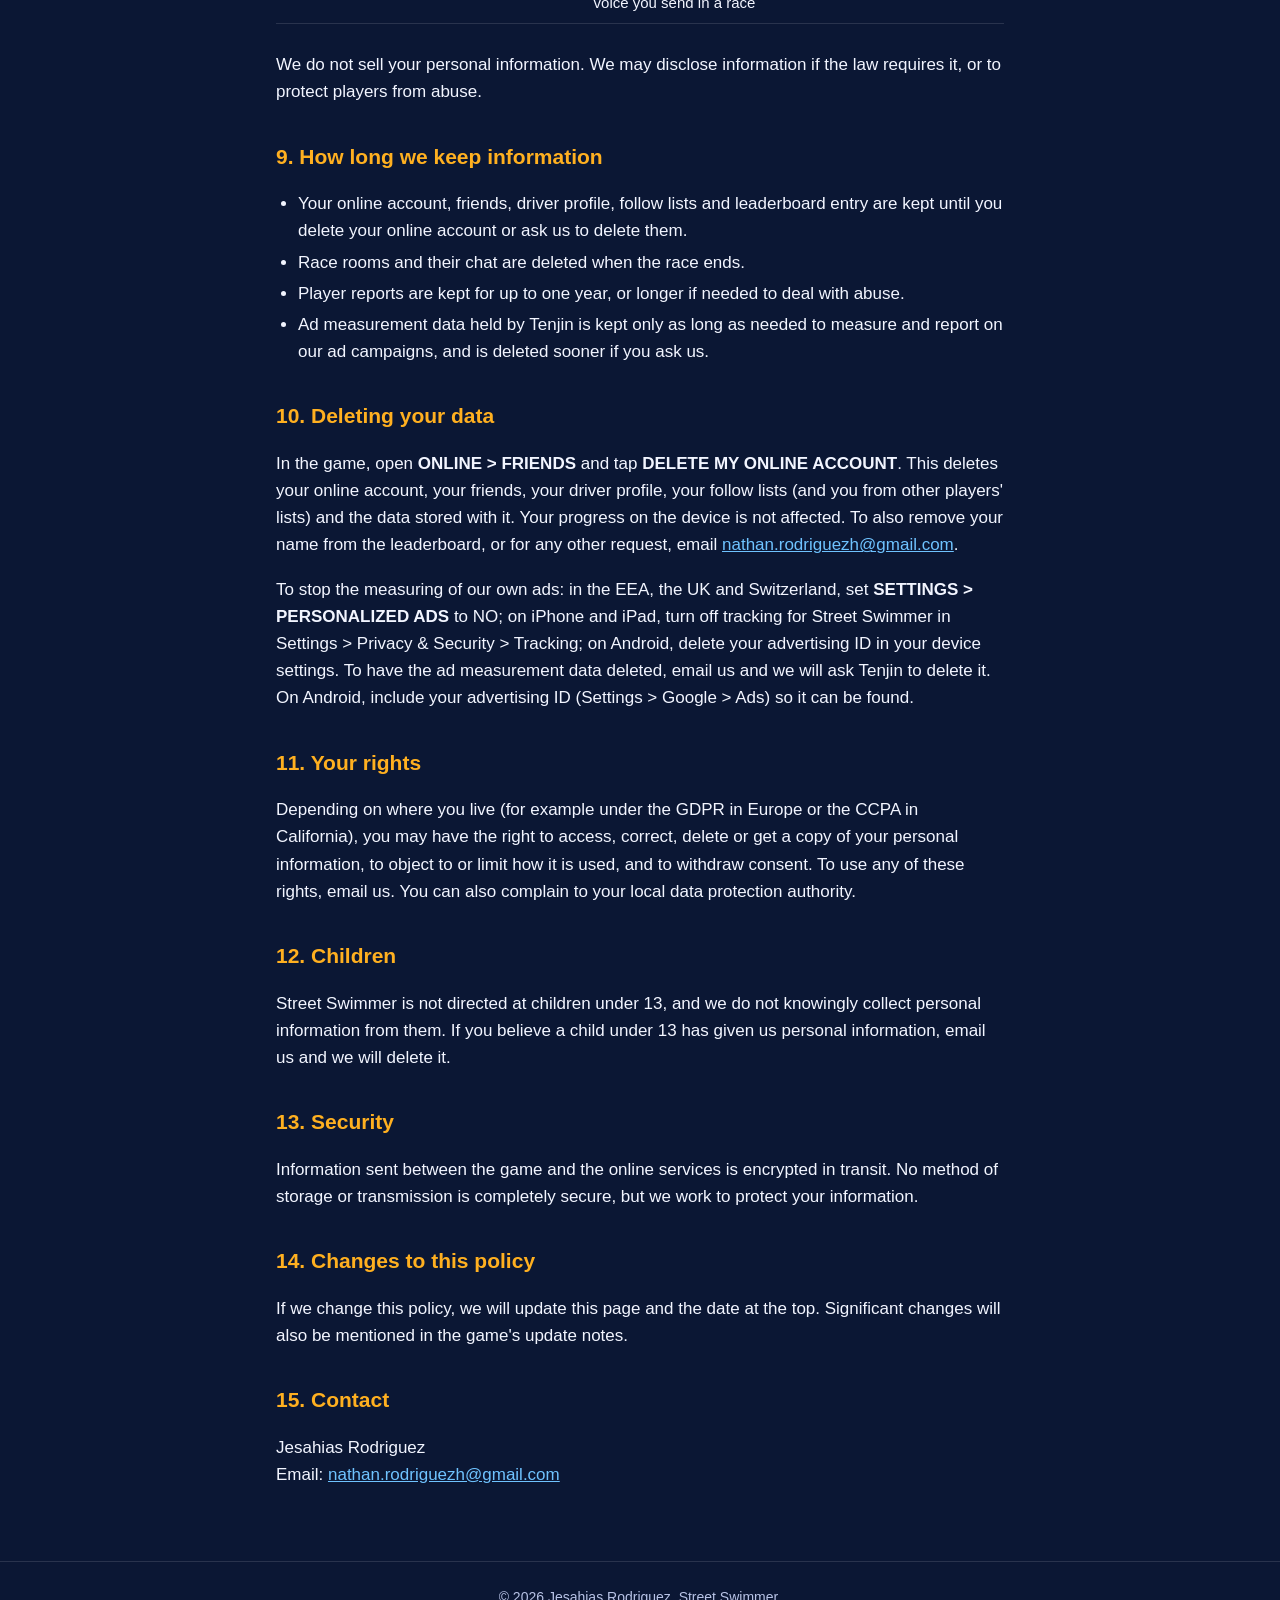
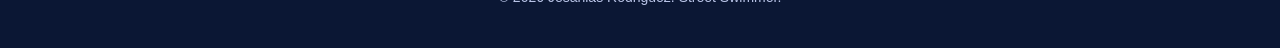
==== commit 87b65c6f: "Privacy policy and support: short ads between drives on Android 2.3 (LevelPlay), ad earnings to Tenj" ====
--- a/privacy.html
+++ b/privacy.html
@@ -20,7 +20,7 @@
 </header>
 <main>
   <h1>Privacy Policy</h1>
-  <p class="updated">Effective October 27, 2026</p>
+  <p class="updated">Effective October 29, 2026</p>
 
   <p>Street Swimmer ("the game", "we", "us") is a racing game for iPhone, iPad and Android phones and tablets made by Jesahias Rodriguez. This policy explains what information the game collects, why, who it is shared with, and the choices you have. If you have any question, email <a href="mailto:nathan.rodriguezh@gmail.com">nathan.rodriguezh@gmail.com</a>.</p>
 
@@ -31,7 +31,7 @@
       <li>Online features use an anonymous player account. The name you pick is shown to other players.</li>
       <li>Your driver profile (your name, the cars you own and how you have used them, and who you follow) can be seen by other players.</li>
       <li>Text chat and voice chat are only with the other drivers in your online race. Voice is off until you turn it on.</li>
-      <li>The game shows ads only when you choose to watch one for a reward. On iPhone and iPad, our ad partners may use your device's advertising identifier only if you allow tracking; on Android, you can reset or delete it in your device settings.</li>
+      <li>The game shows a video ad when you choose to watch one for a reward and, on Android (version 2.3 and later), now and then a short ad between drives. On iPhone and iPad, our ad partners may use your device's advertising identifier only if you allow tracking; on Android, you can reset or delete it in your device settings.</li>
       <li>We advertise the game on other apps. To see which of our ads bring players in, our measurement partner Tenjin and the ad network that showed the ad (such as AppLovin) learn that the game was installed and opened, a few milestones, and purchases.</li>
       <li>Purchases are handled by Apple or Google Play. We never see your payment details.</li>
       <li>You can delete your online account from inside the game at any time.</li>
@@ -60,7 +60,7 @@
   </ul>
 
   <h2>4. Ads</h2>
-  <p>The game shows a video ad only when you choose to watch one, for example to double the coins from a drive, to keep going after a crash, or for free coins. Ads are provided by Unity LevelPlay and the ad networks that bid through it, including Unity Ads.</p>
+  <p>The game shows a video ad when you choose to watch one, for example to double the coins from a drive, to keep going after a crash, or for free coins. On Android, version 2.3 and later also shows now and then a short full-screen ad between drives: never in your first days of playing, at most a few times a day, never during an online race, and never if you have bought something in the game. Ads are provided by Unity LevelPlay and the ad networks that bid through it, including Unity Ads.</p>
   <ul>
     <li>To show and measure ads, the ad partners receive information such as your device model, operating system, language, approximate location from your IP address, ad interactions, and an identifier for the app on your device.</li>
     <li>On iPhone and iPad, the game asks for permission before allowing tracking. Only if you allow it can the ad partners use your device's advertising identifier (IDFA) to show more relevant ads. You can change this at any time in Settings &gt; Privacy &amp; Security &gt; Tracking.</li>
@@ -73,7 +73,7 @@
   <p>We advertise Street Swimmer in other apps, for example through AppLovin. To learn which of our ads bring players to the game, the game uses Tenjin, a mobile measurement partner.</p>
   <ul>
     <li>When the game starts, Tenjin receives information such as your device model, operating system, language, IP address, app version, an identifier for the app on your device (on iPhone and iPad, the identifier for vendor; on Android, an app set identifier) and your device's advertising identifier where it is available (on iPhone and iPad only if you allow tracking; on Android unless you have deleted it in your device settings).</li>
-    <li>Tenjin also receives a few events: that you finished your first drive and your first race, and the purchases you make (the product, its price and currency, and the store's receipt so the purchase can be checked). It does not receive your name, email, player name, chat or voice.</li>
+    <li>Tenjin also receives a few events: that you finished your first drive and your first race, and the purchases you make (the product, its price and currency, and the store's receipt so the purchase can be checked). On Android (version 2.3 and later), it also learns what each ad you watch in the game earned (the ad network, the kind of ad and the amount). It does not receive your name, email, player name, chat or voice.</li>
     <li>Tenjin uses this to tell us which ad, if any, led to the install, and shares the result of that matching (the install and these events, with the device's advertising identifier where one is available) with the ad network that showed the ad, such as AppLovin, so it can measure and improve our campaigns. On iPhone and iPad, Apple's own install reporting (SKAdNetwork) may also send Tenjin and the ad network an anonymous report.</li>
     <li>On iPhone and iPad, this only happens if you allow tracking when the game first starts (Apple's "Allow to track" question); if you don't, nothing is sent to Tenjin, and only Apple's own anonymous install report (SKAdNetwork) can tell the ad network that an ad led to an install.</li>
     <li>In the European Economic Area, the United Kingdom and Switzerland, this only happens if you agreed to personalized ads, and you can turn it off at any time in SETTINGS &gt; PERSONALIZED ADS.</li>
@@ -95,8 +95,8 @@
   <table>
     <tr><th>Who</th><th>What for</th></tr>
     <tr><td>Unity Technologies (Authentication, Leaderboards, Friends, Lobby, Cloud Code, Cloud Save, Vivox)</td><td>Running the online account, leaderboard, friends, online races, chat and voice, and storing player reports</td></tr>
-    <tr><td>Unity LevelPlay and its ad networks, including Unity Ads</td><td>Showing the rewarded ads you choose to watch</td></tr>
-    <tr><td>Tenjin</td><td>Measuring which of our ads brought players to the game (installs, a few milestones and purchases)</td></tr>
+    <tr><td>Unity LevelPlay and its ad networks, including Unity Ads</td><td>Showing the rewarded ads you choose to watch and, on Android (version 2.3 and later), the short ads between drives</td></tr>
+    <tr><td>Tenjin</td><td>Measuring which of our ads brought players to the game (installs, a few milestones, purchases and, on Android, what the ads watched in the game earned)</td></tr>
     <tr><td>Ad networks that show our ads in other apps, such as AppLovin</td><td>Receiving the results of that measurement to run and improve our ad campaigns</td></tr>
     <tr><td>Apple (iPhone and iPad) and Google (Android)</td><td>Processing purchases, and delivering the app and its updates</td></tr>
     <tr><td>Other players</td><td>Seeing your player name, leaderboard score, driver profile and follow lists, race position, and the chat messages and voice you send in a race</td></tr>
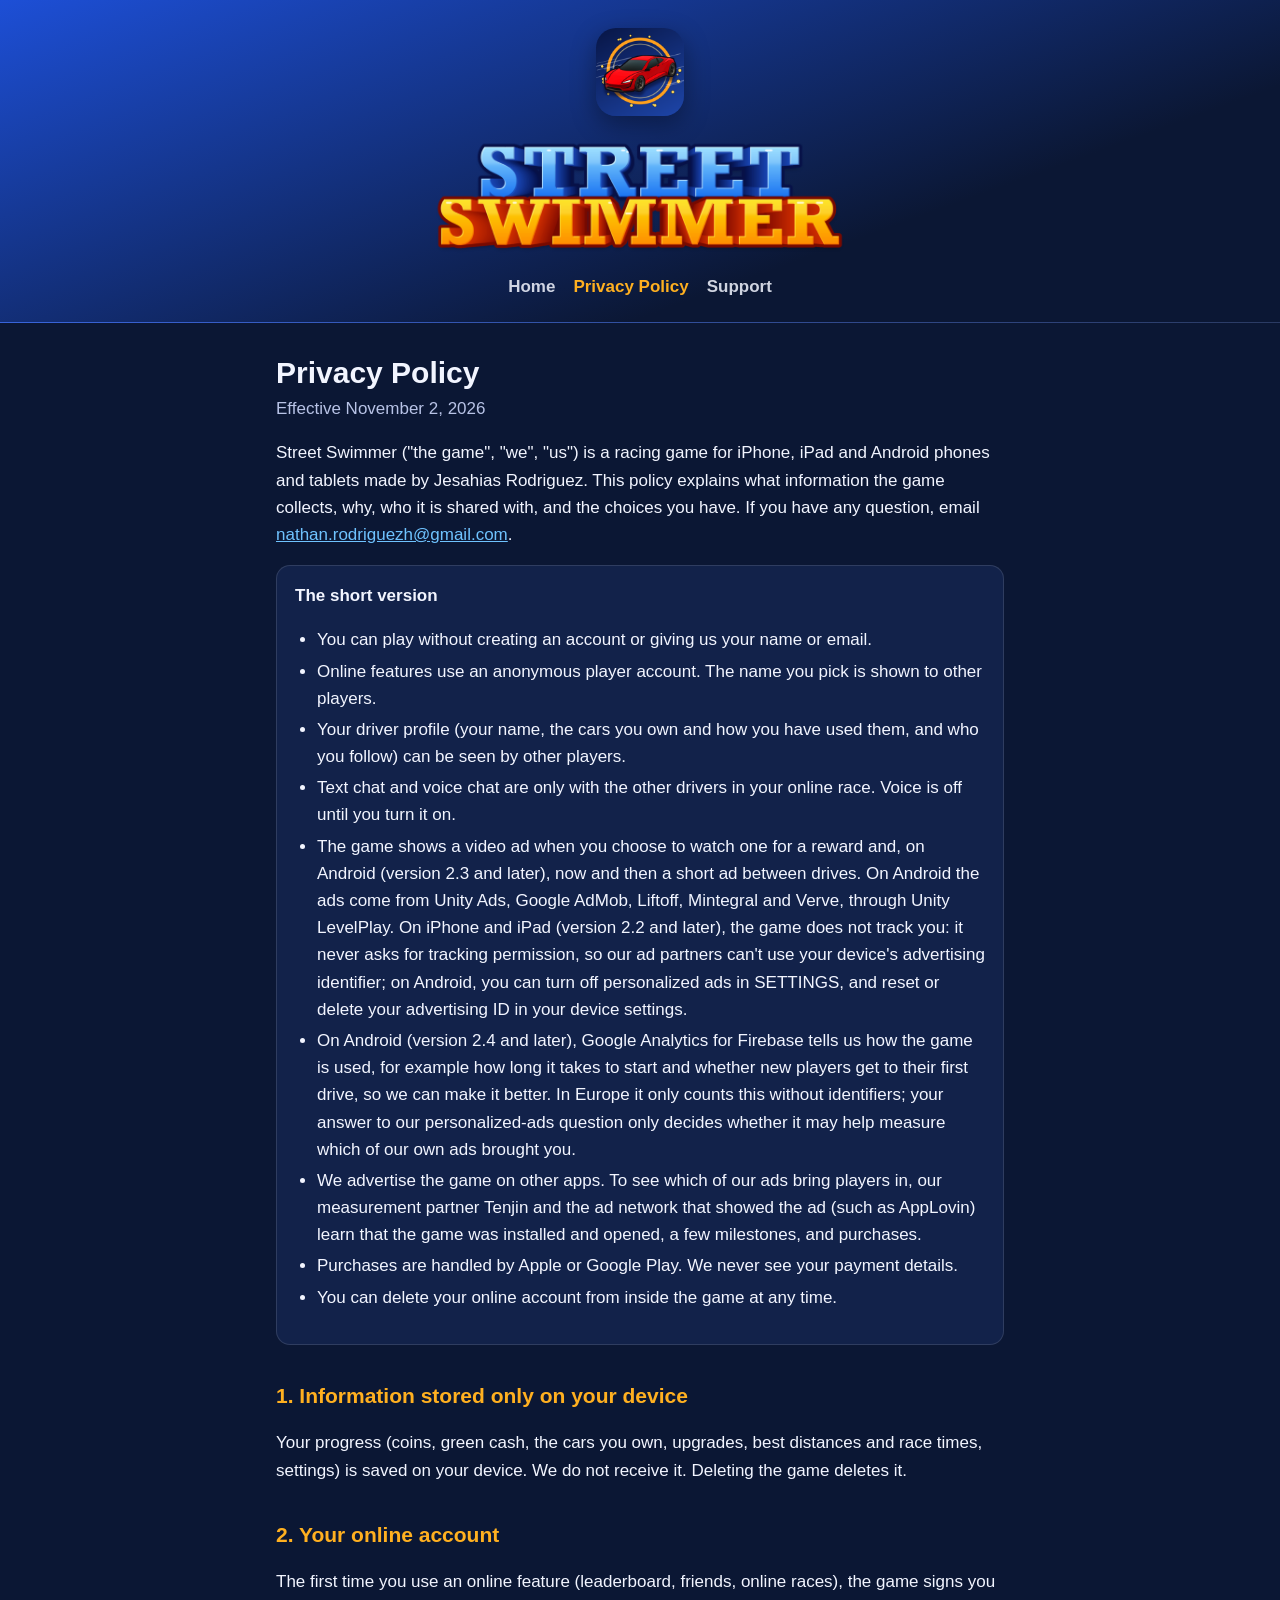
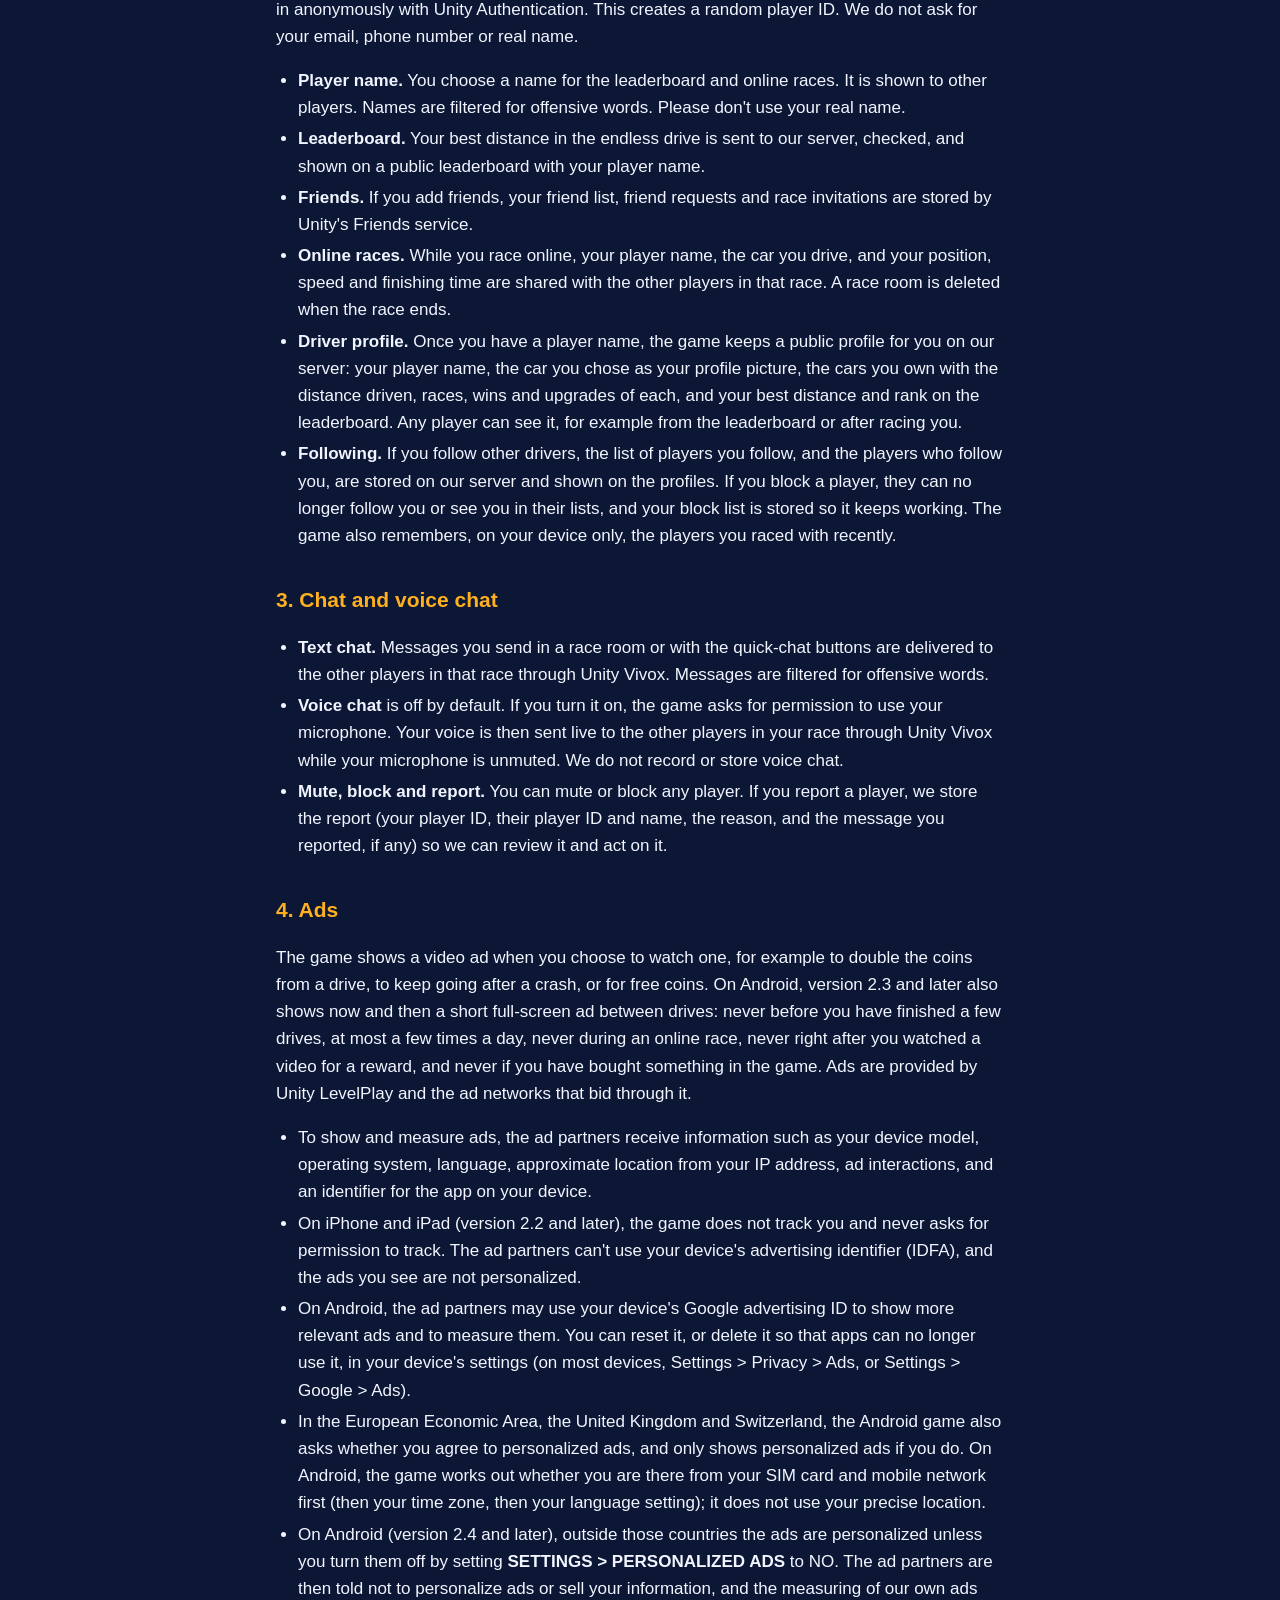
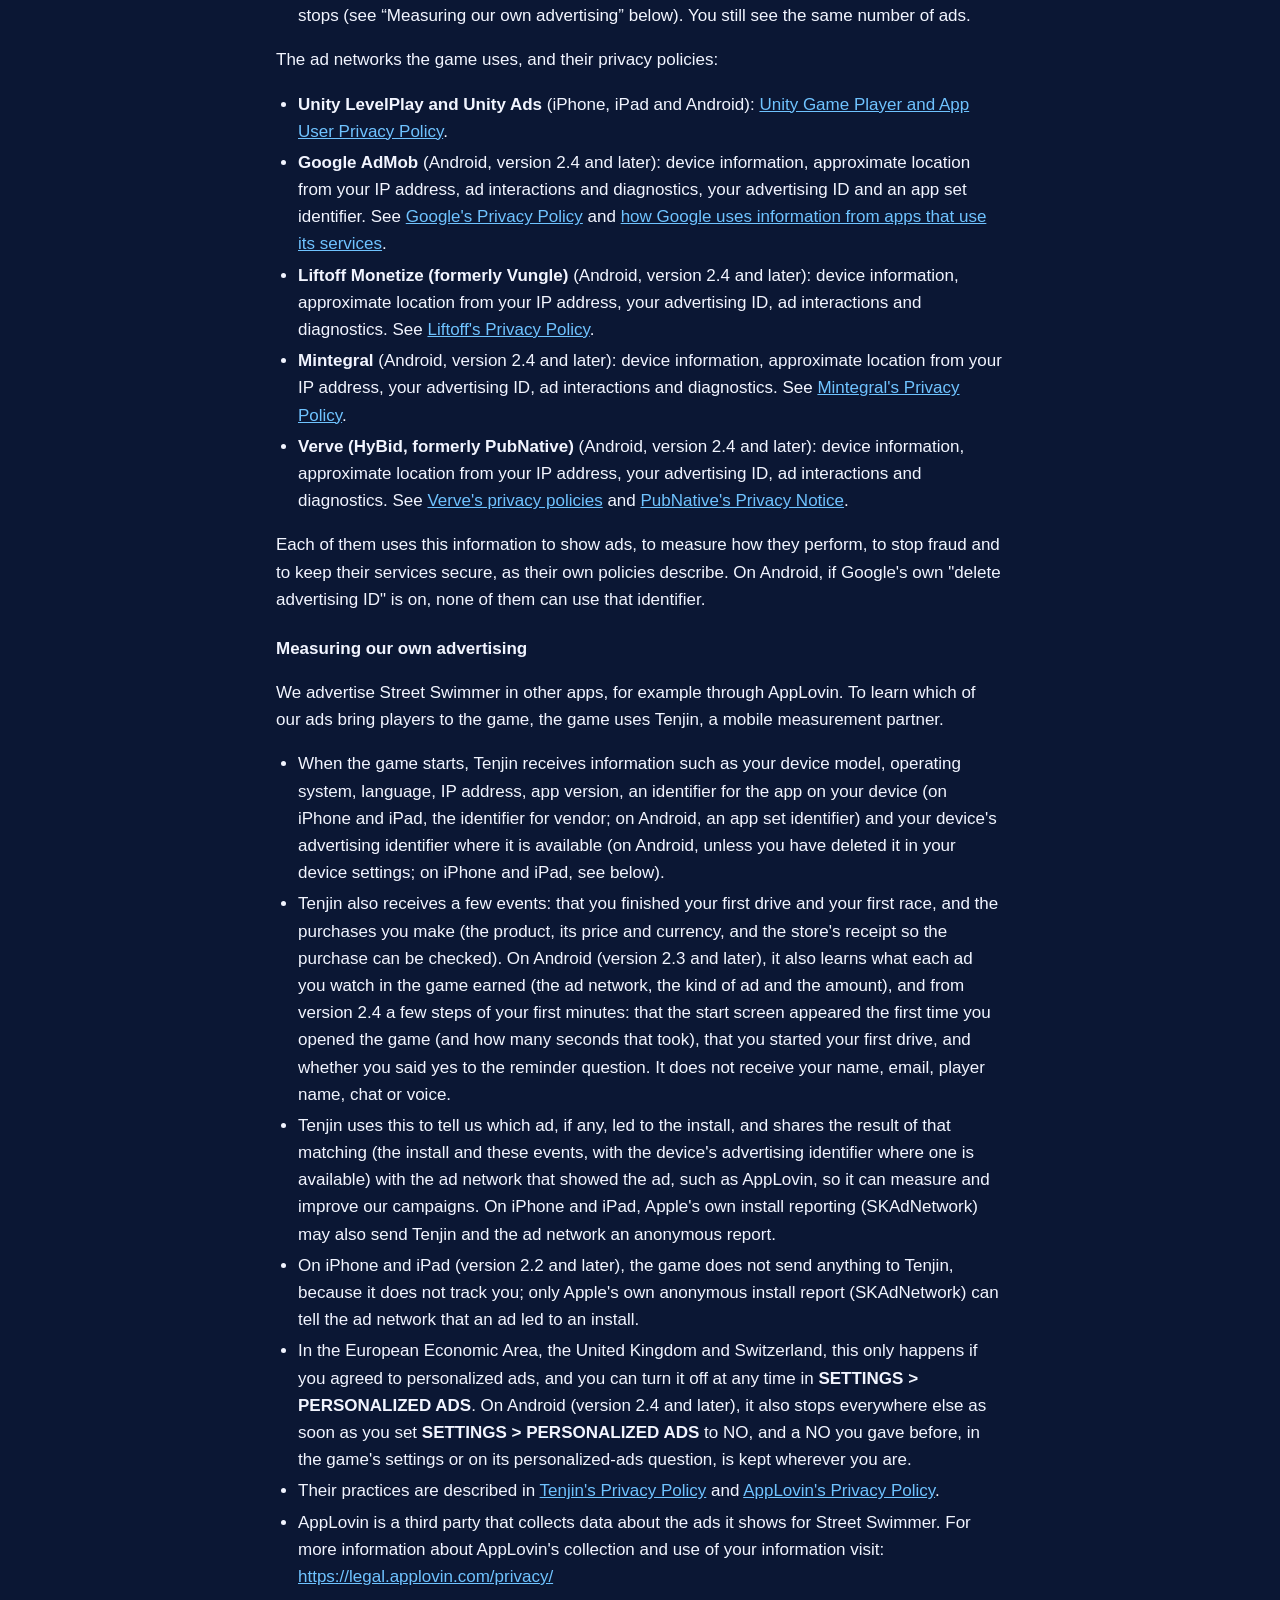
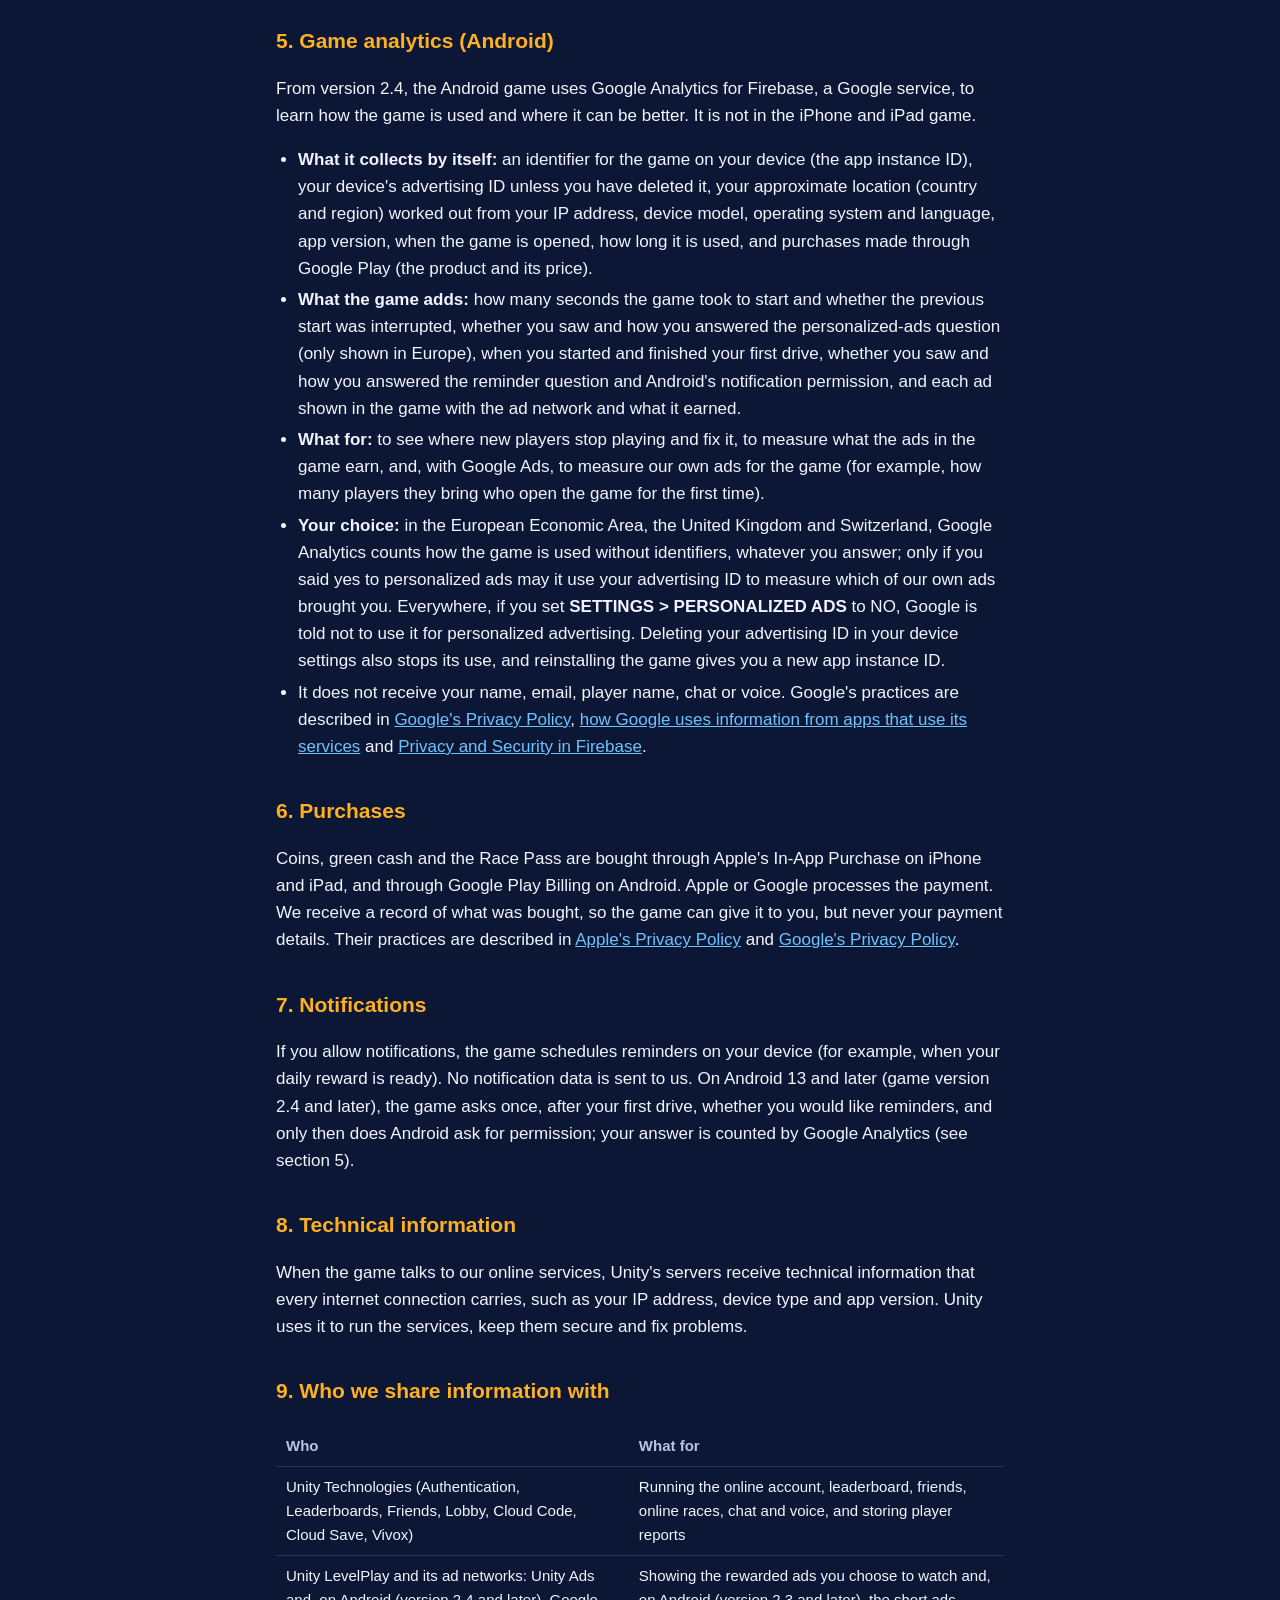
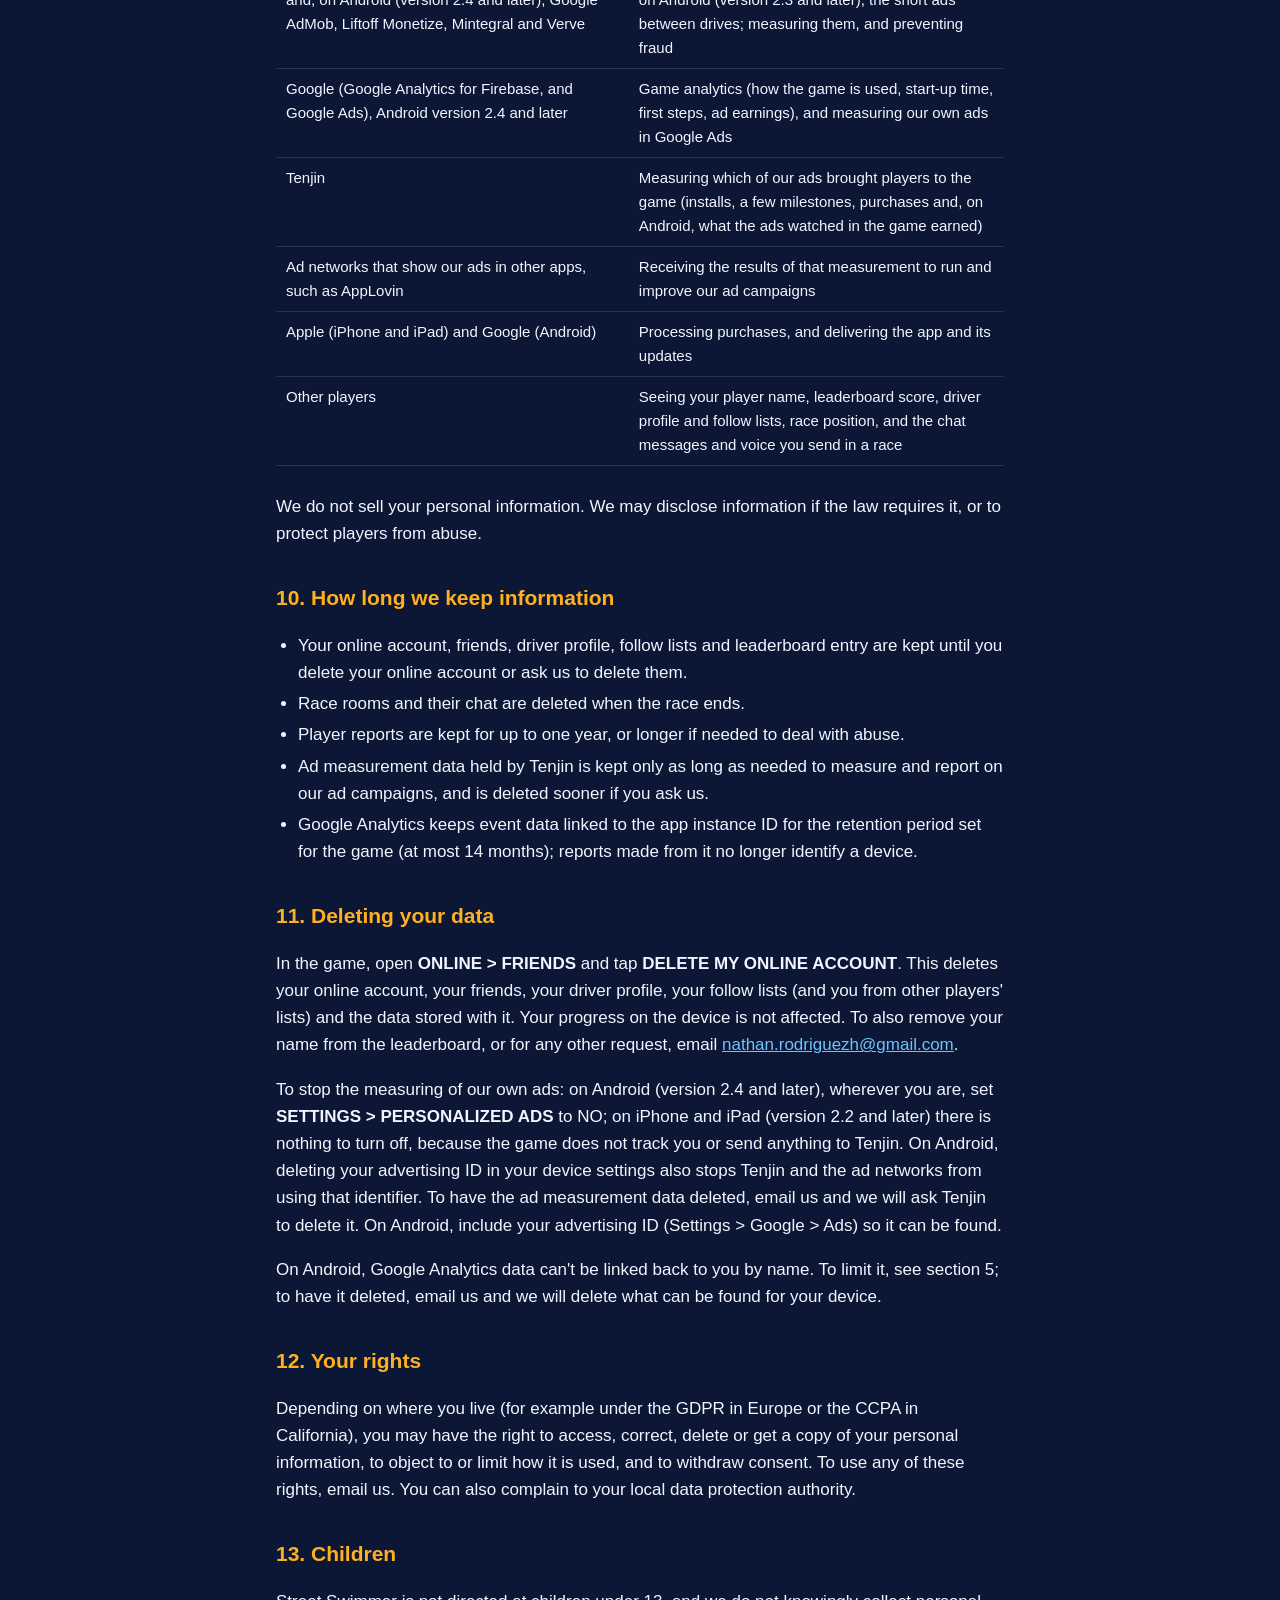
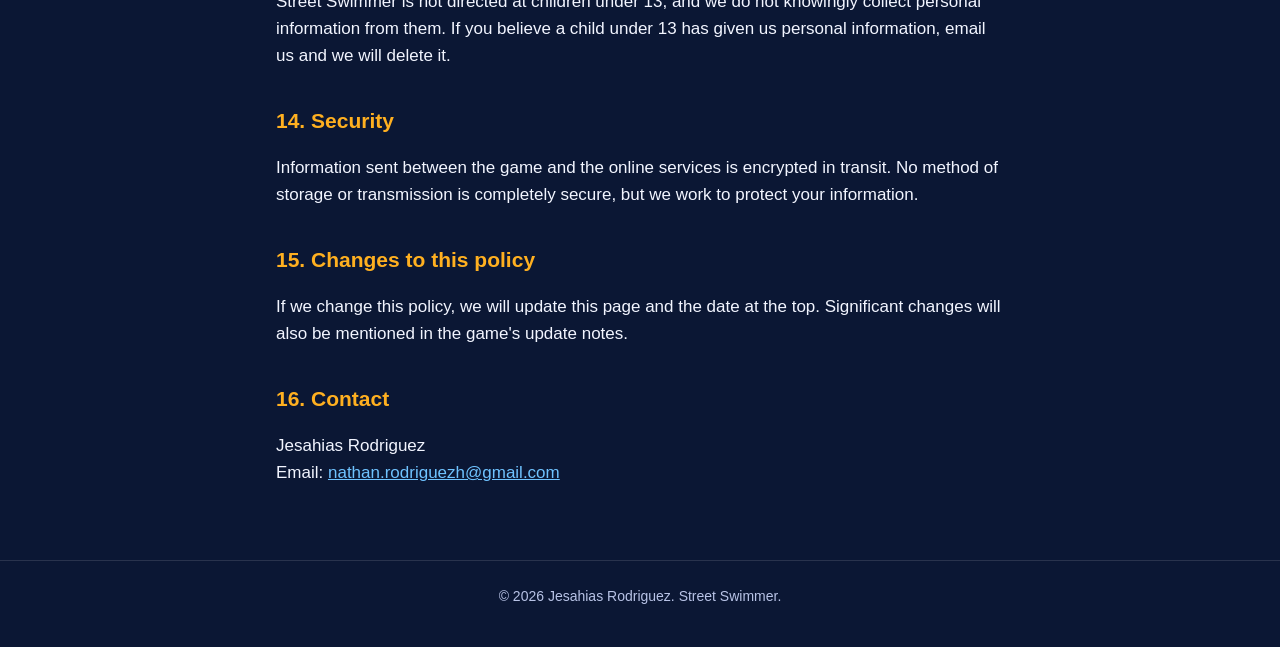
==== commit 57bf8105: "Privacy policy: Android 2.4 (Firebase Analytics, AdMob/Liftoff/Mintegral/Verve, a NO stops Tenjin ev" ====
--- a/privacy.html
+++ b/privacy.html
@@ -20,7 +20,7 @@
 </header>
 <main>
   <h1>Privacy Policy</h1>
-  <p class="updated">Effective October 29, 2026</p>
+  <p class="updated">Effective November 2, 2026</p>
 
   <p>Street Swimmer ("the game", "we", "us") is a racing game for iPhone, iPad and Android phones and tablets made by Jesahias Rodriguez. This policy explains what information the game collects, why, who it is shared with, and the choices you have. If you have any question, email <a href="mailto:nathan.rodriguezh@gmail.com">nathan.rodriguezh@gmail.com</a>.</p>
 
@@ -31,7 +31,8 @@
       <li>Online features use an anonymous player account. The name you pick is shown to other players.</li>
       <li>Your driver profile (your name, the cars you own and how you have used them, and who you follow) can be seen by other players.</li>
       <li>Text chat and voice chat are only with the other drivers in your online race. Voice is off until you turn it on.</li>
-      <li>The game shows a video ad when you choose to watch one for a reward and, on Android (version 2.3 and later), now and then a short ad between drives. On iPhone and iPad, our ad partners may use your device's advertising identifier only if you allow tracking; on Android, you can reset or delete it in your device settings.</li>
+      <li>The game shows a video ad when you choose to watch one for a reward and, on Android (version 2.3 and later), now and then a short ad between drives. On Android the ads come from Unity Ads, Google AdMob, Liftoff, Mintegral and Verve, through Unity LevelPlay. On iPhone and iPad (version 2.2 and later), the game does not track you: it never asks for tracking permission, so our ad partners can't use your device's advertising identifier; on Android, you can turn off personalized ads in SETTINGS, and reset or delete your advertising ID in your device settings.</li>
+      <li>On Android (version 2.4 and later), Google Analytics for Firebase tells us how the game is used, for example how long it takes to start and whether new players get to their first drive, so we can make it better. In Europe it only counts this without identifiers; your answer to our personalized-ads question only decides whether it may help measure which of our own ads brought you.</li>
       <li>We advertise the game on other apps. To see which of our ads bring players in, our measurement partner Tenjin and the ad network that showed the ad (such as AppLovin) learn that the game was installed and opened, a few milestones, and purchases.</li>
       <li>Purchases are handled by Apple or Google Play. We never see your payment details.</li>
       <li>You can delete your online account from inside the game at any time.</li>
@@ -60,42 +61,62 @@
   </ul>
 
   <h2>4. Ads</h2>
-  <p>The game shows a video ad when you choose to watch one, for example to double the coins from a drive, to keep going after a crash, or for free coins. On Android, version 2.3 and later also shows now and then a short full-screen ad between drives: never in your first days of playing, at most a few times a day, never during an online race, and never if you have bought something in the game. Ads are provided by Unity LevelPlay and the ad networks that bid through it, including Unity Ads.</p>
+  <p>The game shows a video ad when you choose to watch one, for example to double the coins from a drive, to keep going after a crash, or for free coins. On Android, version 2.3 and later also shows now and then a short full-screen ad between drives: never before you have finished a few drives, at most a few times a day, never during an online race, never right after you watched a video for a reward, and never if you have bought something in the game. Ads are provided by Unity LevelPlay and the ad networks that bid through it.</p>
   <ul>
     <li>To show and measure ads, the ad partners receive information such as your device model, operating system, language, approximate location from your IP address, ad interactions, and an identifier for the app on your device.</li>
-    <li>On iPhone and iPad, the game asks for permission before allowing tracking. Only if you allow it can the ad partners use your device's advertising identifier (IDFA) to show more relevant ads. You can change this at any time in Settings &gt; Privacy &amp; Security &gt; Tracking.</li>
+    <li>On iPhone and iPad (version 2.2 and later), the game does not track you and never asks for permission to track. The ad partners can't use your device's advertising identifier (IDFA), and the ads you see are not personalized.</li>
     <li>On Android, the ad partners may use your device's Google advertising ID to show more relevant ads and to measure them. You can reset it, or delete it so that apps can no longer use it, in your device's settings (on most devices, Settings &gt; Privacy &gt; Ads, or Settings &gt; Google &gt; Ads).</li>
-    <li>In the European Economic Area, the United Kingdom and Switzerland, the game also asks whether you agree to personalized ads, and only shows personalized ads if you do.</li>
-    <li>Unity's practices are described in the <a href="https://unity.com/legal/game-player-and-app-user-privacy-policy">Unity Game Player and App User Privacy Policy</a>.</li>
+    <li>In the European Economic Area, the United Kingdom and Switzerland, the Android game also asks whether you agree to personalized ads, and only shows personalized ads if you do. On Android, the game works out whether you are there from your SIM card and mobile network first (then your time zone, then your language setting); it does not use your precise location.</li>
+    <li>On Android (version 2.4 and later), outside those countries the ads are personalized unless you turn them off by setting <strong>SETTINGS &gt; PERSONALIZED ADS</strong> to NO. The ad partners are then told not to personalize ads or sell your information, and the measuring of our own ads stops (see &ldquo;Measuring our own advertising&rdquo; below). You still see the same number of ads.</li>
   </ul>
+  <p>The ad networks the game uses, and their privacy policies:</p>
+  <ul>
+    <li><strong>Unity LevelPlay and Unity Ads</strong> (iPhone, iPad and Android): <a href="https://unity.com/legal/game-player-and-app-user-privacy-policy">Unity Game Player and App User Privacy Policy</a>.</li>
+    <li><strong>Google AdMob</strong> (Android, version 2.4 and later): device information, approximate location from your IP address, ad interactions and diagnostics, your advertising ID and an app set identifier. See <a href="https://policies.google.com/privacy">Google's Privacy Policy</a> and <a href="https://policies.google.com/technologies/partner-sites">how Google uses information from apps that use its services</a>.</li>
+    <li><strong>Liftoff Monetize (formerly Vungle)</strong> (Android, version 2.4 and later): device information, approximate location from your IP address, your advertising ID, ad interactions and diagnostics. See <a href="https://liftoff.ai/privacy-policy/">Liftoff's Privacy Policy</a>.</li>
+    <li><strong>Mintegral</strong> (Android, version 2.4 and later): device information, approximate location from your IP address, your advertising ID, ad interactions and diagnostics. See <a href="https://www.mintegral.com/en/privacy">Mintegral's Privacy Policy</a>.</li>
+    <li><strong>Verve (HyBid, formerly PubNative)</strong> (Android, version 2.4 and later): device information, approximate location from your IP address, your advertising ID, ad interactions and diagnostics. See <a href="https://verve.com/product-privacy-policies/">Verve's privacy policies</a> and <a href="https://pubnative.net/privacy-notice/">PubNative's Privacy Notice</a>.</li>
+  </ul>
+  <p>Each of them uses this information to show ads, to measure how they perform, to stop fraud and to keep their services secure, as their own policies describe. On Android, if Google's own "delete advertising ID" is on, none of them can use that identifier.</p>
 
   <h3>Measuring our own advertising</h3>
   <p>We advertise Street Swimmer in other apps, for example through AppLovin. To learn which of our ads bring players to the game, the game uses Tenjin, a mobile measurement partner.</p>
   <ul>
-    <li>When the game starts, Tenjin receives information such as your device model, operating system, language, IP address, app version, an identifier for the app on your device (on iPhone and iPad, the identifier for vendor; on Android, an app set identifier) and your device's advertising identifier where it is available (on iPhone and iPad only if you allow tracking; on Android unless you have deleted it in your device settings).</li>
-    <li>Tenjin also receives a few events: that you finished your first drive and your first race, and the purchases you make (the product, its price and currency, and the store's receipt so the purchase can be checked). On Android (version 2.3 and later), it also learns what each ad you watch in the game earned (the ad network, the kind of ad and the amount). It does not receive your name, email, player name, chat or voice.</li>
+    <li>When the game starts, Tenjin receives information such as your device model, operating system, language, IP address, app version, an identifier for the app on your device (on iPhone and iPad, the identifier for vendor; on Android, an app set identifier) and your device's advertising identifier where it is available (on Android, unless you have deleted it in your device settings; on iPhone and iPad, see below).</li>
+    <li>Tenjin also receives a few events: that you finished your first drive and your first race, and the purchases you make (the product, its price and currency, and the store's receipt so the purchase can be checked). On Android (version 2.3 and later), it also learns what each ad you watch in the game earned (the ad network, the kind of ad and the amount), and from version 2.4 a few steps of your first minutes: that the start screen appeared the first time you opened the game (and how many seconds that took), that you started your first drive, and whether you said yes to the reminder question. It does not receive your name, email, player name, chat or voice.</li>
     <li>Tenjin uses this to tell us which ad, if any, led to the install, and shares the result of that matching (the install and these events, with the device's advertising identifier where one is available) with the ad network that showed the ad, such as AppLovin, so it can measure and improve our campaigns. On iPhone and iPad, Apple's own install reporting (SKAdNetwork) may also send Tenjin and the ad network an anonymous report.</li>
-    <li>On iPhone and iPad, this only happens if you allow tracking when the game first starts (Apple's "Allow to track" question); if you don't, nothing is sent to Tenjin, and only Apple's own anonymous install report (SKAdNetwork) can tell the ad network that an ad led to an install.</li>
-    <li>In the European Economic Area, the United Kingdom and Switzerland, this only happens if you agreed to personalized ads, and you can turn it off at any time in SETTINGS &gt; PERSONALIZED ADS.</li>
+    <li>On iPhone and iPad (version 2.2 and later), the game does not send anything to Tenjin, because it does not track you; only Apple's own anonymous install report (SKAdNetwork) can tell the ad network that an ad led to an install.</li>
+    <li>In the European Economic Area, the United Kingdom and Switzerland, this only happens if you agreed to personalized ads, and you can turn it off at any time in <strong>SETTINGS &gt; PERSONALIZED ADS</strong>. On Android (version 2.4 and later), it also stops everywhere else as soon as you set <strong>SETTINGS &gt; PERSONALIZED ADS</strong> to NO, and a NO you gave before, in the game's settings or on its personalized-ads question, is kept wherever you are.</li>
     <li>Their practices are described in <a href="https://tenjin.com/privacy/">Tenjin's Privacy Policy</a> and <a href="https://legal.applovin.com/privacy/">AppLovin's Privacy Policy</a>.</li>
     <li>AppLovin is a third party that collects data about the ads it shows for Street Swimmer. For more information about AppLovin's collection and use of your information visit: <a href="https://legal.applovin.com/privacy/">https://legal.applovin.com/privacy/</a></li>
   </ul>
 
-  <h2>5. Purchases</h2>
+  <h2>5. Game analytics (Android)</h2>
+  <p>From version 2.4, the Android game uses Google Analytics for Firebase, a Google service, to learn how the game is used and where it can be better. It is not in the iPhone and iPad game.</p>
+  <ul>
+    <li><strong>What it collects by itself:</strong> an identifier for the game on your device (the app instance ID), your device's advertising ID unless you have deleted it, your approximate location (country and region) worked out from your IP address, device model, operating system and language, app version, when the game is opened, how long it is used, and purchases made through Google Play (the product and its price).</li>
+    <li><strong>What the game adds:</strong> how many seconds the game took to start and whether the previous start was interrupted, whether you saw and how you answered the personalized-ads question (only shown in Europe), when you started and finished your first drive, whether you saw and how you answered the reminder question and Android's notification permission, and each ad shown in the game with the ad network and what it earned.</li>
+    <li><strong>What for:</strong> to see where new players stop playing and fix it, to measure what the ads in the game earn, and, with Google Ads, to measure our own ads for the game (for example, how many players they bring who open the game for the first time).</li>
+    <li><strong>Your choice:</strong> in the European Economic Area, the United Kingdom and Switzerland, Google Analytics counts how the game is used without identifiers, whatever you answer; only if you said yes to personalized ads may it use your advertising ID to measure which of our own ads brought you. Everywhere, if you set <strong>SETTINGS &gt; PERSONALIZED ADS</strong> to NO, Google is told not to use it for personalized advertising. Deleting your advertising ID in your device settings also stops its use, and reinstalling the game gives you a new app instance ID.</li>
+    <li>It does not receive your name, email, player name, chat or voice. Google's practices are described in <a href="https://policies.google.com/privacy">Google's Privacy Policy</a>, <a href="https://policies.google.com/technologies/partner-sites">how Google uses information from apps that use its services</a> and <a href="https://firebase.google.com/support/privacy">Privacy and Security in Firebase</a>.</li>
+  </ul>
+
+  <h2>6. Purchases</h2>
   <p>Coins, green cash and the Race Pass are bought through Apple's In-App Purchase on iPhone and iPad, and through Google Play Billing on Android. Apple or Google processes the payment. We receive a record of what was bought, so the game can give it to you, but never your payment details. Their practices are described in <a href="https://www.apple.com/legal/privacy/">Apple's Privacy Policy</a> and <a href="https://policies.google.com/privacy">Google's Privacy Policy</a>.</p>
 
-  <h2>6. Notifications</h2>
-  <p>If you allow notifications, the game schedules reminders on your device (for example, when your daily reward is ready). No notification data is sent to us.</p>
+  <h2>7. Notifications</h2>
+  <p>If you allow notifications, the game schedules reminders on your device (for example, when your daily reward is ready). No notification data is sent to us. On Android 13 and later (game version 2.4 and later), the game asks once, after your first drive, whether you would like reminders, and only then does Android ask for permission; your answer is counted by Google Analytics (see section 5).</p>
 
-  <h2>7. Technical information</h2>
+  <h2>8. Technical information</h2>
   <p>When the game talks to our online services, Unity's servers receive technical information that every internet connection carries, such as your IP address, device type and app version. Unity uses it to run the services, keep them secure and fix problems.</p>
 
-  <h2>8. Who we share information with</h2>
+  <h2>9. Who we share information with</h2>
   <div class="table-wrap">
   <table>
     <tr><th>Who</th><th>What for</th></tr>
     <tr><td>Unity Technologies (Authentication, Leaderboards, Friends, Lobby, Cloud Code, Cloud Save, Vivox)</td><td>Running the online account, leaderboard, friends, online races, chat and voice, and storing player reports</td></tr>
-    <tr><td>Unity LevelPlay and its ad networks, including Unity Ads</td><td>Showing the rewarded ads you choose to watch and, on Android (version 2.3 and later), the short ads between drives</td></tr>
+    <tr><td>Unity LevelPlay and its ad networks: Unity Ads and, on Android (version 2.4 and later), Google AdMob, Liftoff Monetize, Mintegral and Verve</td><td>Showing the rewarded ads you choose to watch and, on Android (version 2.3 and later), the short ads between drives; measuring them, and preventing fraud</td></tr>
+    <tr><td>Google (Google Analytics for Firebase, and Google Ads), Android version 2.4 and later</td><td>Game analytics (how the game is used, start-up time, first steps, ad earnings), and measuring our own ads in Google Ads</td></tr>
     <tr><td>Tenjin</td><td>Measuring which of our ads brought players to the game (installs, a few milestones, purchases and, on Android, what the ads watched in the game earned)</td></tr>
     <tr><td>Ad networks that show our ads in other apps, such as AppLovin</td><td>Receiving the results of that measurement to run and improve our ad campaigns</td></tr>
     <tr><td>Apple (iPhone and iPad) and Google (Android)</td><td>Processing purchases, and delivering the app and its updates</td></tr>
@@ -104,31 +125,33 @@
   </div>
   <p>We do not sell your personal information. We may disclose information if the law requires it, or to protect players from abuse.</p>
 
-  <h2>9. How long we keep information</h2>
+  <h2>10. How long we keep information</h2>
   <ul>
     <li>Your online account, friends, driver profile, follow lists and leaderboard entry are kept until you delete your online account or ask us to delete them.</li>
     <li>Race rooms and their chat are deleted when the race ends.</li>
     <li>Player reports are kept for up to one year, or longer if needed to deal with abuse.</li>
     <li>Ad measurement data held by Tenjin is kept only as long as needed to measure and report on our ad campaigns, and is deleted sooner if you ask us.</li>
+    <li>Google Analytics keeps event data linked to the app instance ID for the retention period set for the game (at most 14 months); reports made from it no longer identify a device.</li>
   </ul>
 
-  <h2>10. Deleting your data</h2>
+  <h2>11. Deleting your data</h2>
   <p>In the game, open <strong>ONLINE &gt; FRIENDS</strong> and tap <strong>DELETE MY ONLINE ACCOUNT</strong>. This deletes your online account, your friends, your driver profile, your follow lists (and you from other players' lists) and the data stored with it. Your progress on the device is not affected. To also remove your name from the leaderboard, or for any other request, email <a href="mailto:nathan.rodriguezh@gmail.com">nathan.rodriguezh@gmail.com</a>.</p>
-  <p>To stop the measuring of our own ads: in the EEA, the UK and Switzerland, set <strong>SETTINGS &gt; PERSONALIZED ADS</strong> to NO; on iPhone and iPad, turn off tracking for Street Swimmer in Settings &gt; Privacy &amp; Security &gt; Tracking; on Android, delete your advertising ID in your device settings. To have the ad measurement data deleted, email us and we will ask Tenjin to delete it. On Android, include your advertising ID (Settings &gt; Google &gt; Ads) so it can be found.</p>
+  <p>To stop the measuring of our own ads: on Android (version 2.4 and later), wherever you are, set <strong>SETTINGS &gt; PERSONALIZED ADS</strong> to NO; on iPhone and iPad (version 2.2 and later) there is nothing to turn off, because the game does not track you or send anything to Tenjin. On Android, deleting your advertising ID in your device settings also stops Tenjin and the ad networks from using that identifier. To have the ad measurement data deleted, email us and we will ask Tenjin to delete it. On Android, include your advertising ID (Settings &gt; Google &gt; Ads) so it can be found.</p>
+  <p>On Android, Google Analytics data can't be linked back to you by name. To limit it, see section 5; to have it deleted, email us and we will delete what can be found for your device.</p>
 
-  <h2>11. Your rights</h2>
+  <h2>12. Your rights</h2>
   <p>Depending on where you live (for example under the GDPR in Europe or the CCPA in California), you may have the right to access, correct, delete or get a copy of your personal information, to object to or limit how it is used, and to withdraw consent. To use any of these rights, email us. You can also complain to your local data protection authority.</p>
 
-  <h2>12. Children</h2>
+  <h2>13. Children</h2>
   <p>Street Swimmer is not directed at children under 13, and we do not knowingly collect personal information from them. If you believe a child under 13 has given us personal information, email us and we will delete it.</p>
 
-  <h2>13. Security</h2>
+  <h2>14. Security</h2>
   <p>Information sent between the game and the online services is encrypted in transit. No method of storage or transmission is completely secure, but we work to protect your information.</p>
 
-  <h2>14. Changes to this policy</h2>
+  <h2>15. Changes to this policy</h2>
   <p>If we change this policy, we will update this page and the date at the top. Significant changes will also be mentioned in the game's update notes.</p>
 
-  <h2>15. Contact</h2>
+  <h2>16. Contact</h2>
   <p>Jesahias Rodriguez<br>Email: <a href="mailto:nathan.rodriguezh@gmail.com">nathan.rodriguezh@gmail.com</a></p>
 </main>
 <footer>&copy; 2026 Jesahias Rodriguez. Street Swimmer.</footer>
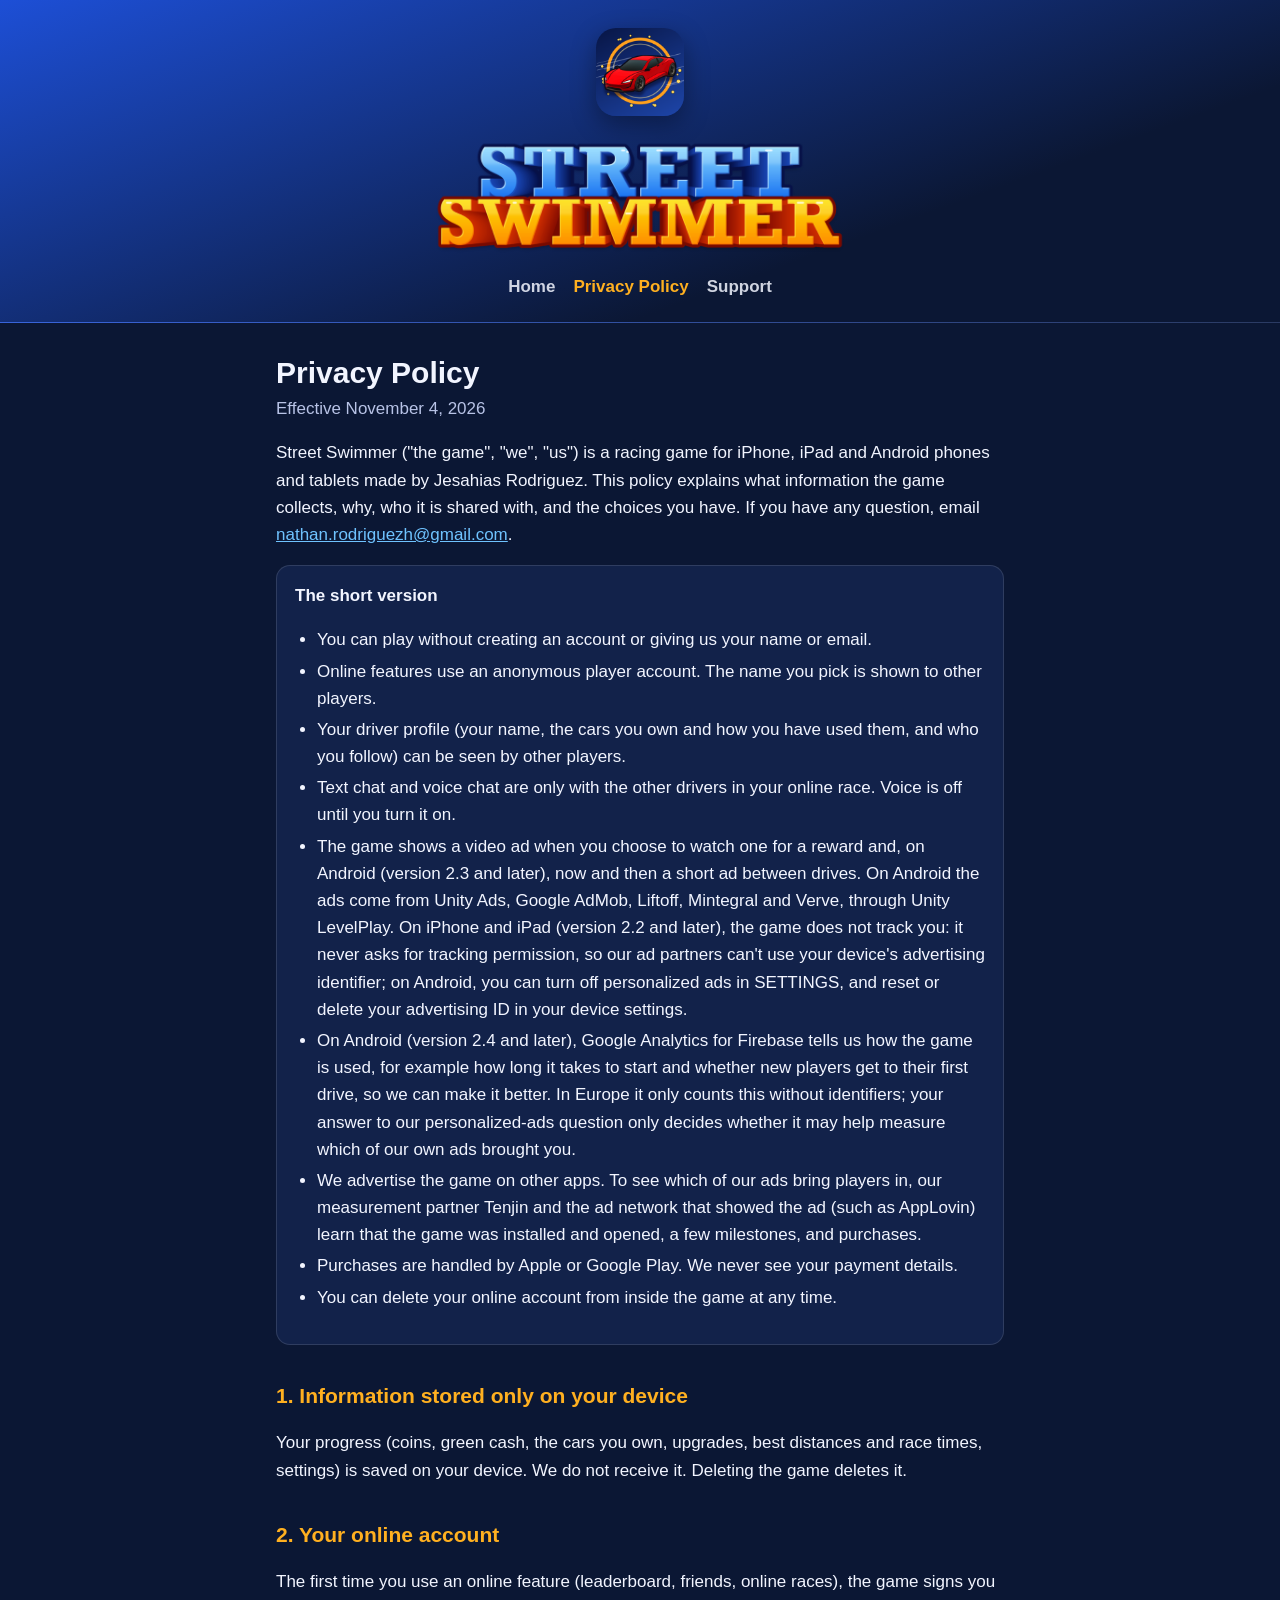
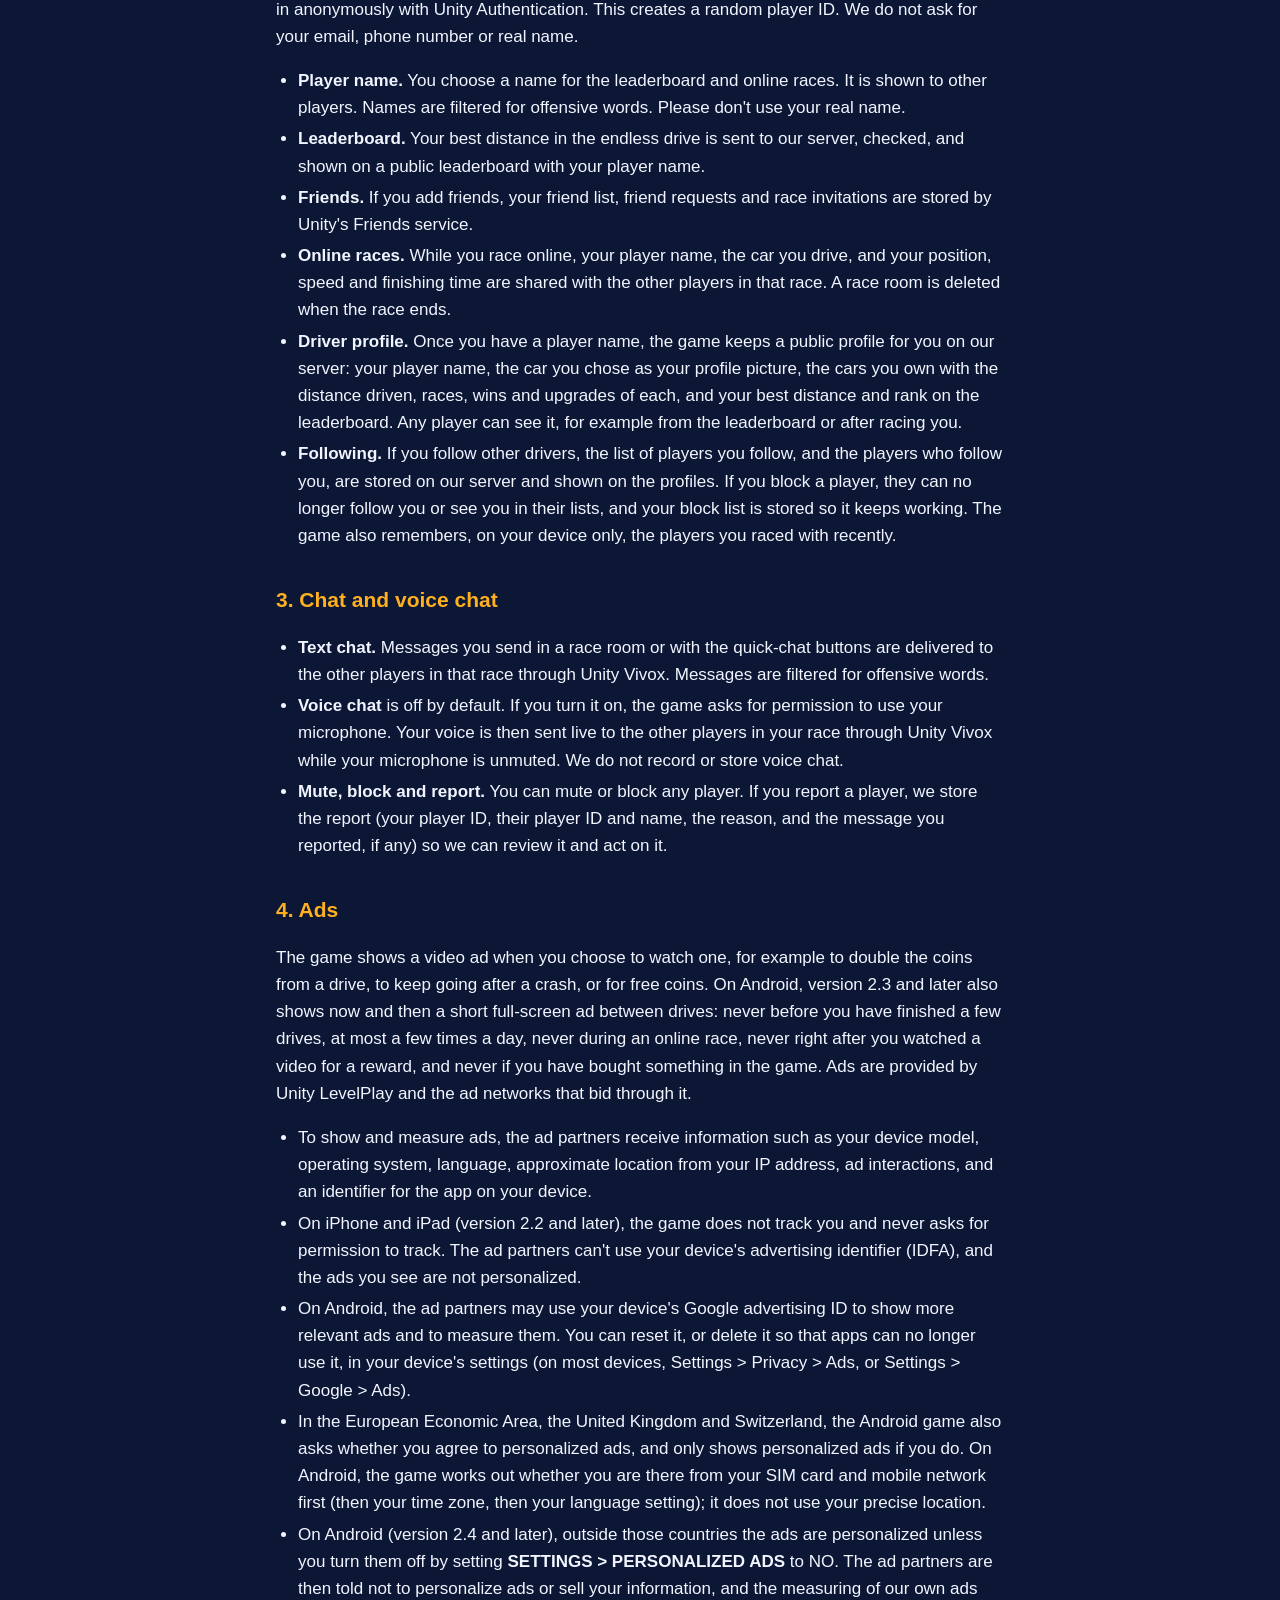
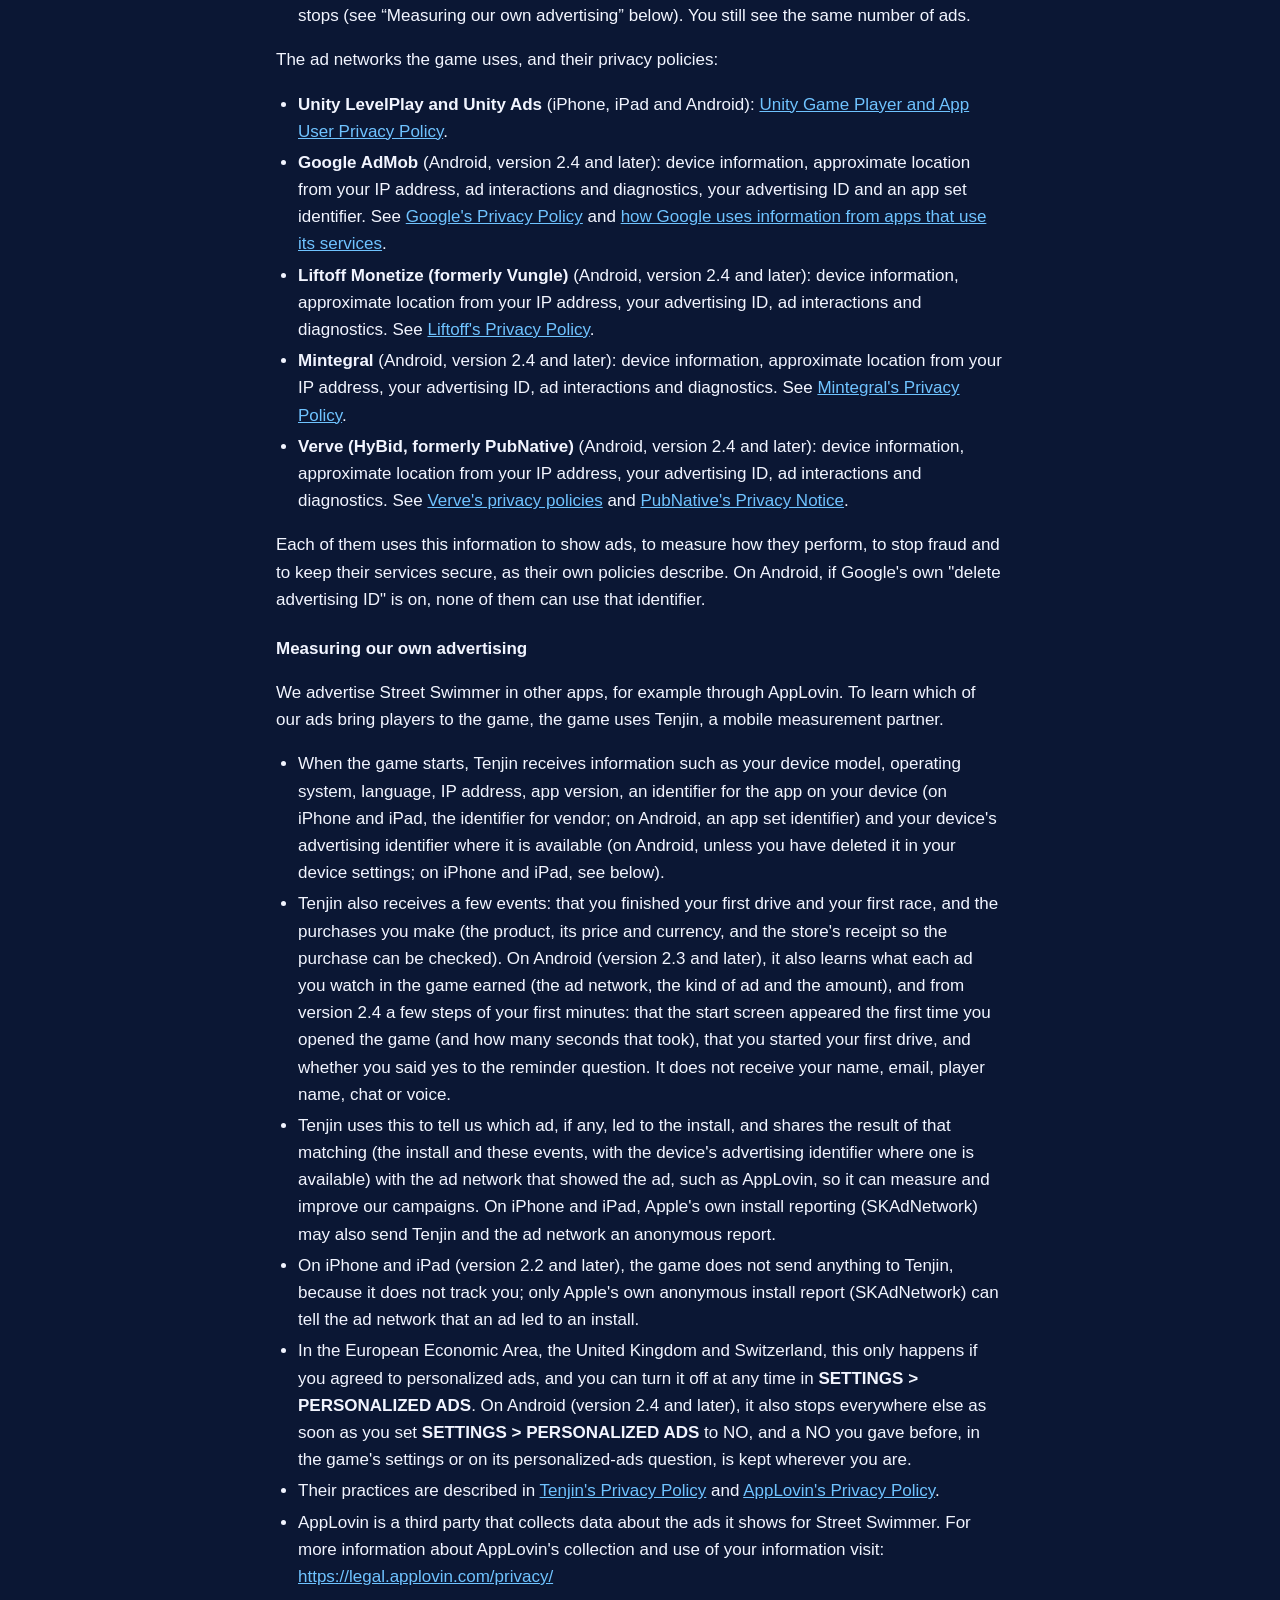
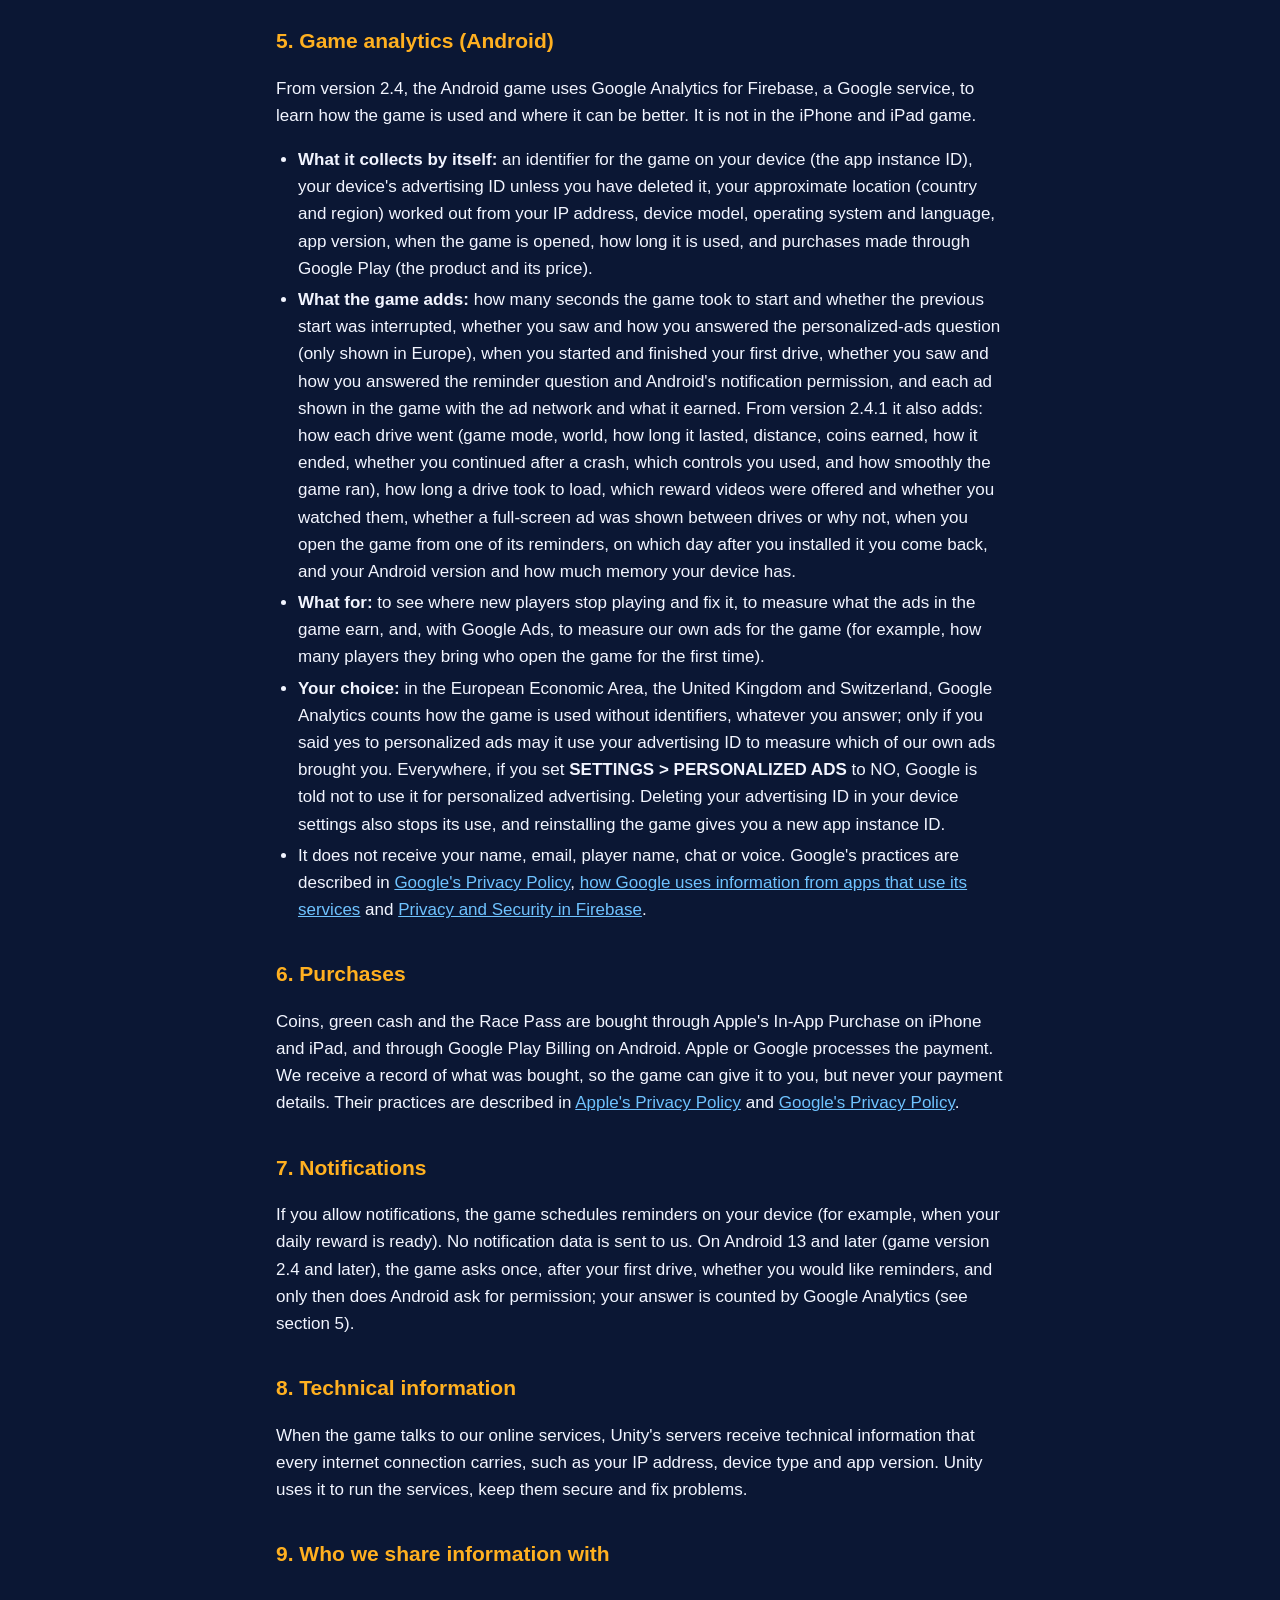
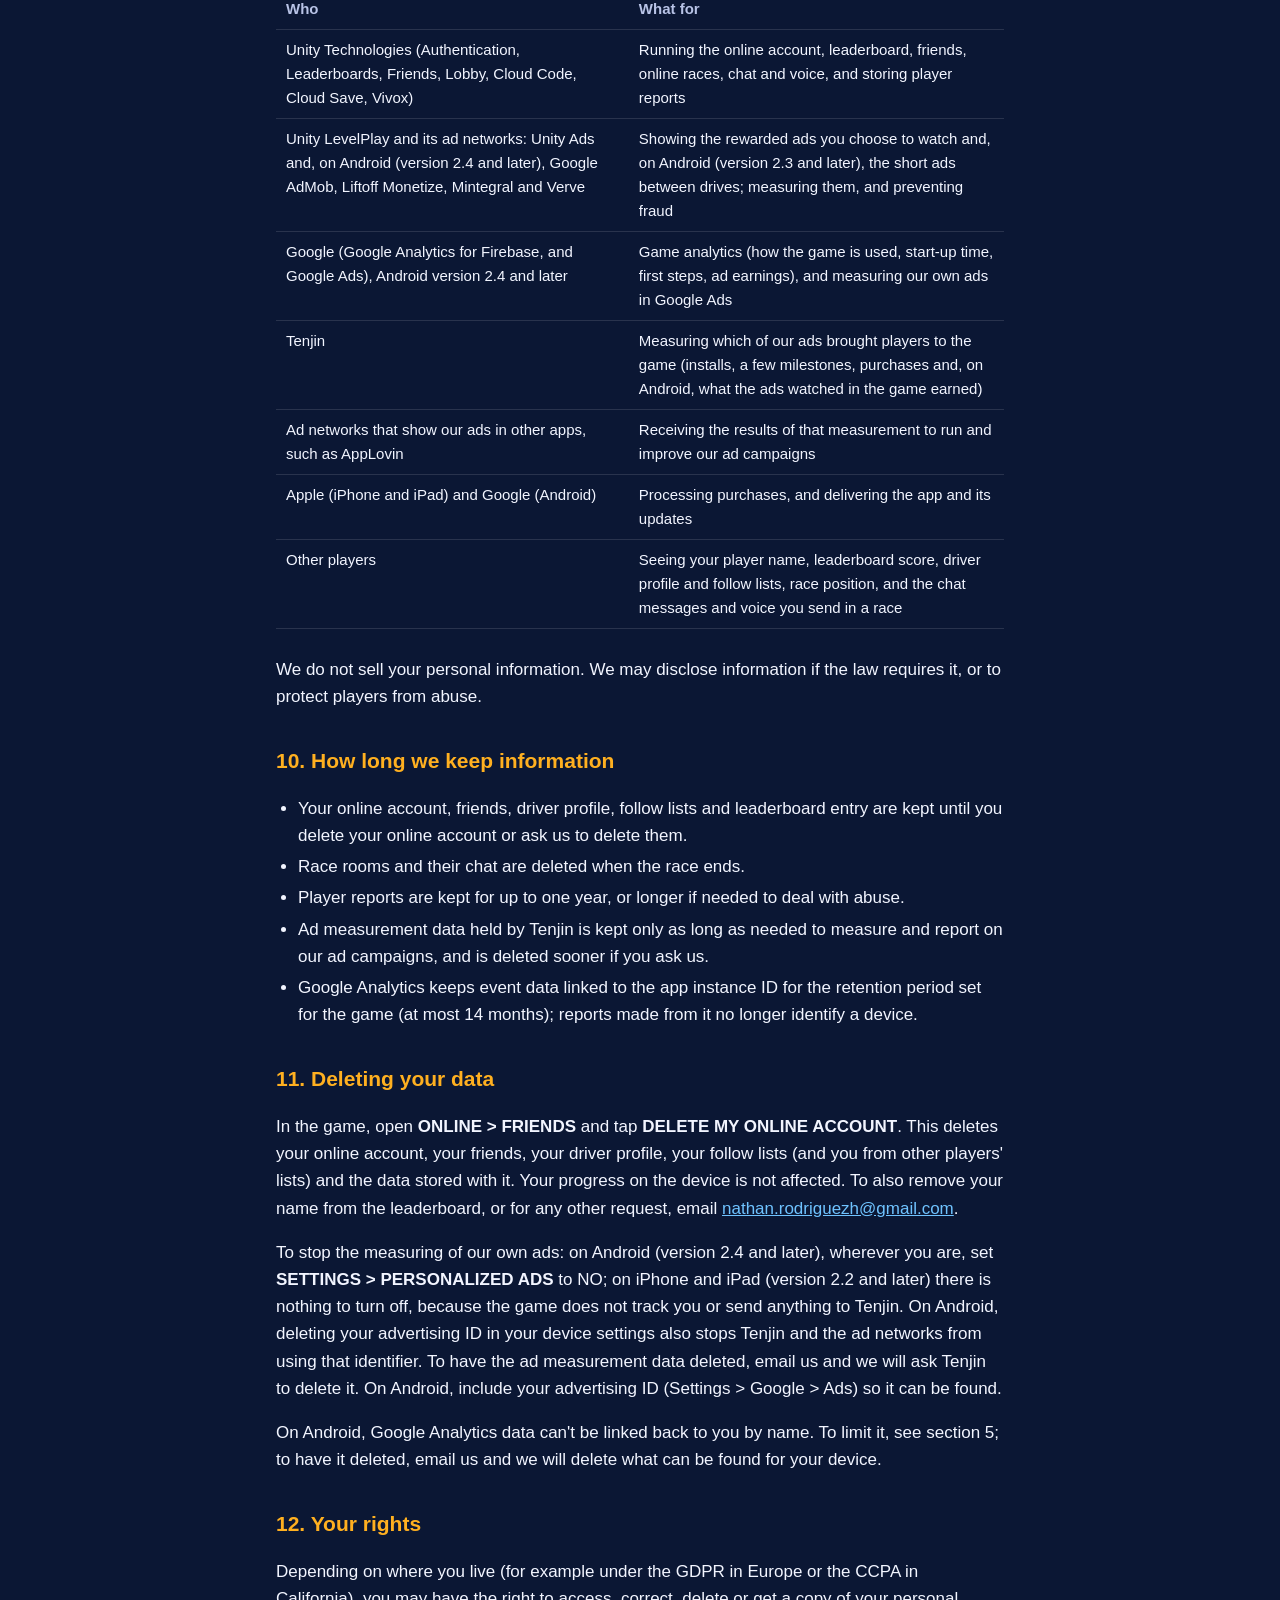
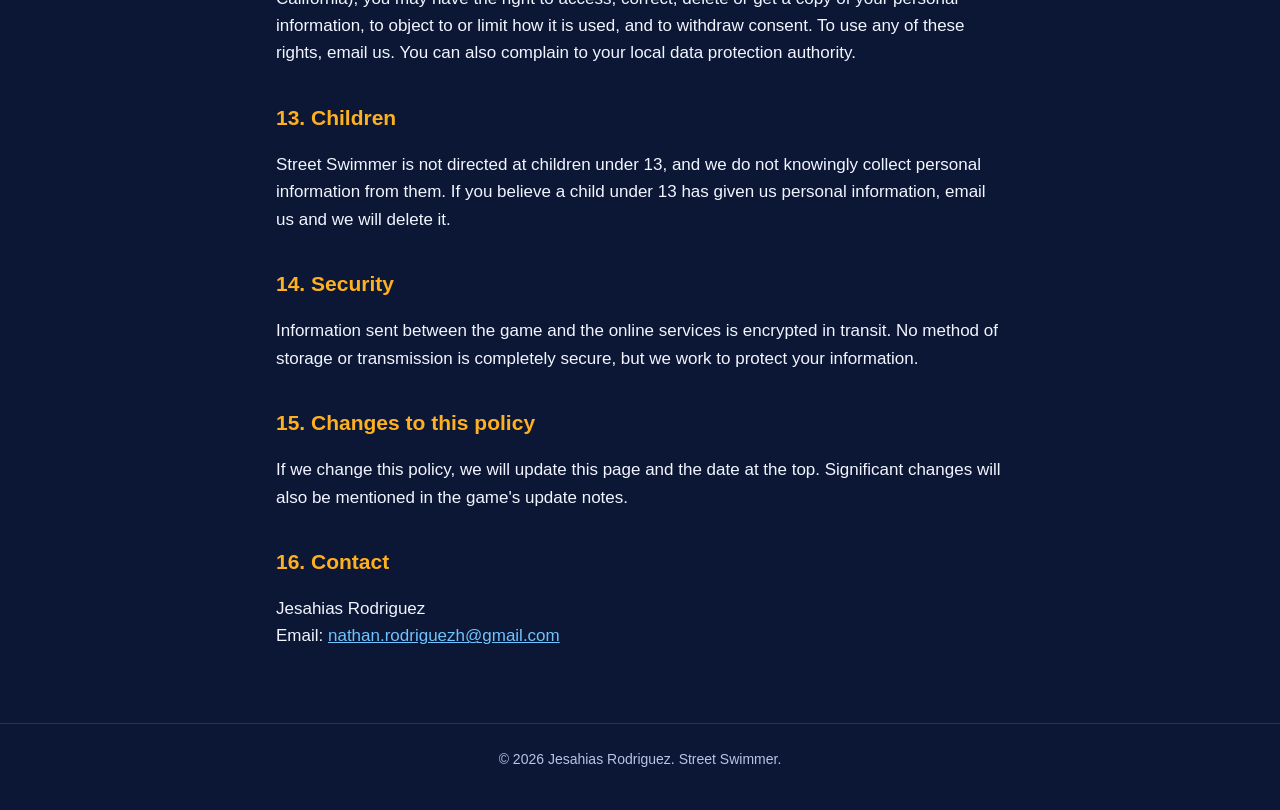
==== commit c65977d5: "Privacy policy: Android 2.4.1 drive, ad-offer, reminder and device analytics" ====
--- a/privacy.html
+++ b/privacy.html
@@ -20,7 +20,7 @@
 </header>
 <main>
   <h1>Privacy Policy</h1>
-  <p class="updated">Effective November 2, 2026</p>
+  <p class="updated">Effective November 4, 2026</p>
 
   <p>Street Swimmer ("the game", "we", "us") is a racing game for iPhone, iPad and Android phones and tablets made by Jesahias Rodriguez. This policy explains what information the game collects, why, who it is shared with, and the choices you have. If you have any question, email <a href="mailto:nathan.rodriguezh@gmail.com">nathan.rodriguezh@gmail.com</a>.</p>
 
@@ -95,7 +95,7 @@
   <p>From version 2.4, the Android game uses Google Analytics for Firebase, a Google service, to learn how the game is used and where it can be better. It is not in the iPhone and iPad game.</p>
   <ul>
     <li><strong>What it collects by itself:</strong> an identifier for the game on your device (the app instance ID), your device's advertising ID unless you have deleted it, your approximate location (country and region) worked out from your IP address, device model, operating system and language, app version, when the game is opened, how long it is used, and purchases made through Google Play (the product and its price).</li>
-    <li><strong>What the game adds:</strong> how many seconds the game took to start and whether the previous start was interrupted, whether you saw and how you answered the personalized-ads question (only shown in Europe), when you started and finished your first drive, whether you saw and how you answered the reminder question and Android's notification permission, and each ad shown in the game with the ad network and what it earned.</li>
+    <li><strong>What the game adds:</strong> how many seconds the game took to start and whether the previous start was interrupted, whether you saw and how you answered the personalized-ads question (only shown in Europe), when you started and finished your first drive, whether you saw and how you answered the reminder question and Android's notification permission, and each ad shown in the game with the ad network and what it earned. From version 2.4.1 it also adds: how each drive went (game mode, world, how long it lasted, distance, coins earned, how it ended, whether you continued after a crash, which controls you used, and how smoothly the game ran), how long a drive took to load, which reward videos were offered and whether you watched them, whether a full-screen ad was shown between drives or why not, when you open the game from one of its reminders, on which day after you installed it you come back, and your Android version and how much memory your device has.</li>
     <li><strong>What for:</strong> to see where new players stop playing and fix it, to measure what the ads in the game earn, and, with Google Ads, to measure our own ads for the game (for example, how many players they bring who open the game for the first time).</li>
     <li><strong>Your choice:</strong> in the European Economic Area, the United Kingdom and Switzerland, Google Analytics counts how the game is used without identifiers, whatever you answer; only if you said yes to personalized ads may it use your advertising ID to measure which of our own ads brought you. Everywhere, if you set <strong>SETTINGS &gt; PERSONALIZED ADS</strong> to NO, Google is told not to use it for personalized advertising. Deleting your advertising ID in your device settings also stops its use, and reinstalling the game gives you a new app instance ID.</li>
     <li>It does not receive your name, email, player name, chat or voice. Google's practices are described in <a href="https://policies.google.com/privacy">Google's Privacy Policy</a>, <a href="https://policies.google.com/technologies/partner-sites">how Google uses information from apps that use its services</a> and <a href="https://firebase.google.com/support/privacy">Privacy and Security in Firebase</a>.</li>
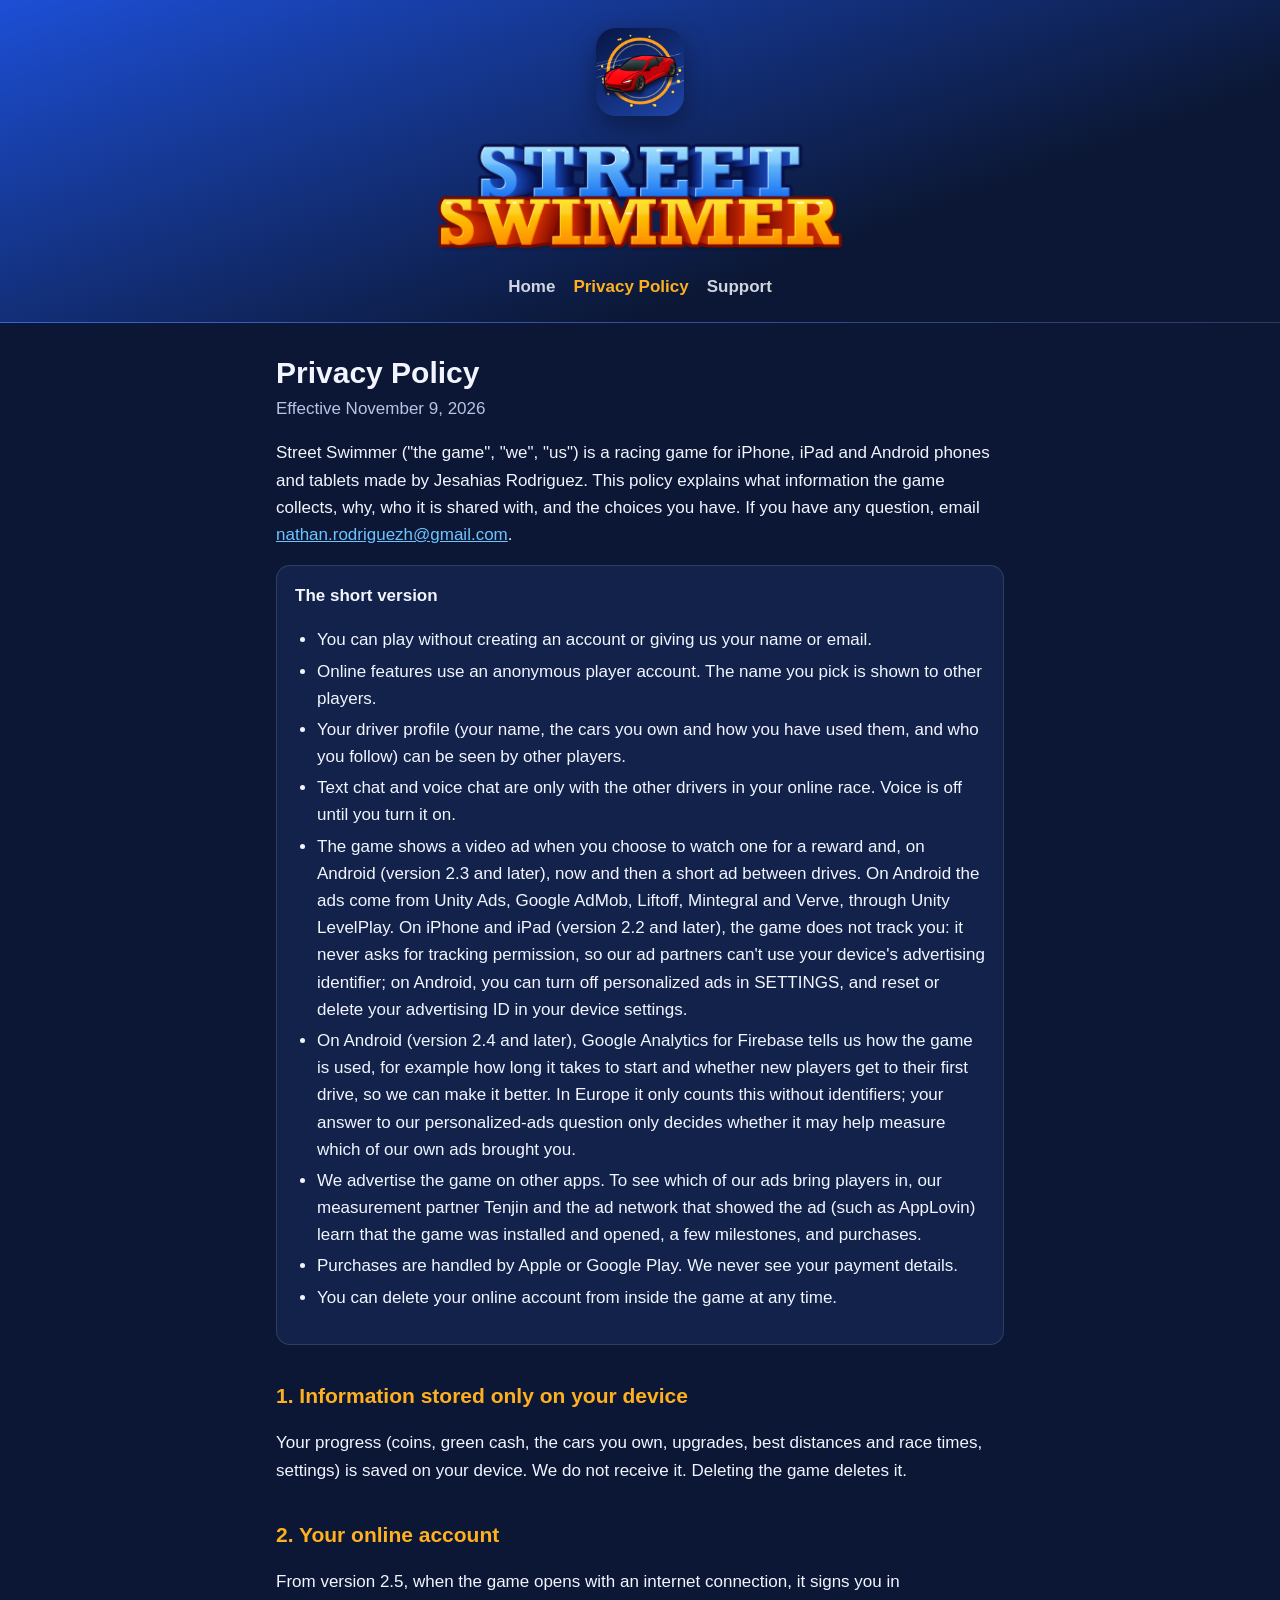
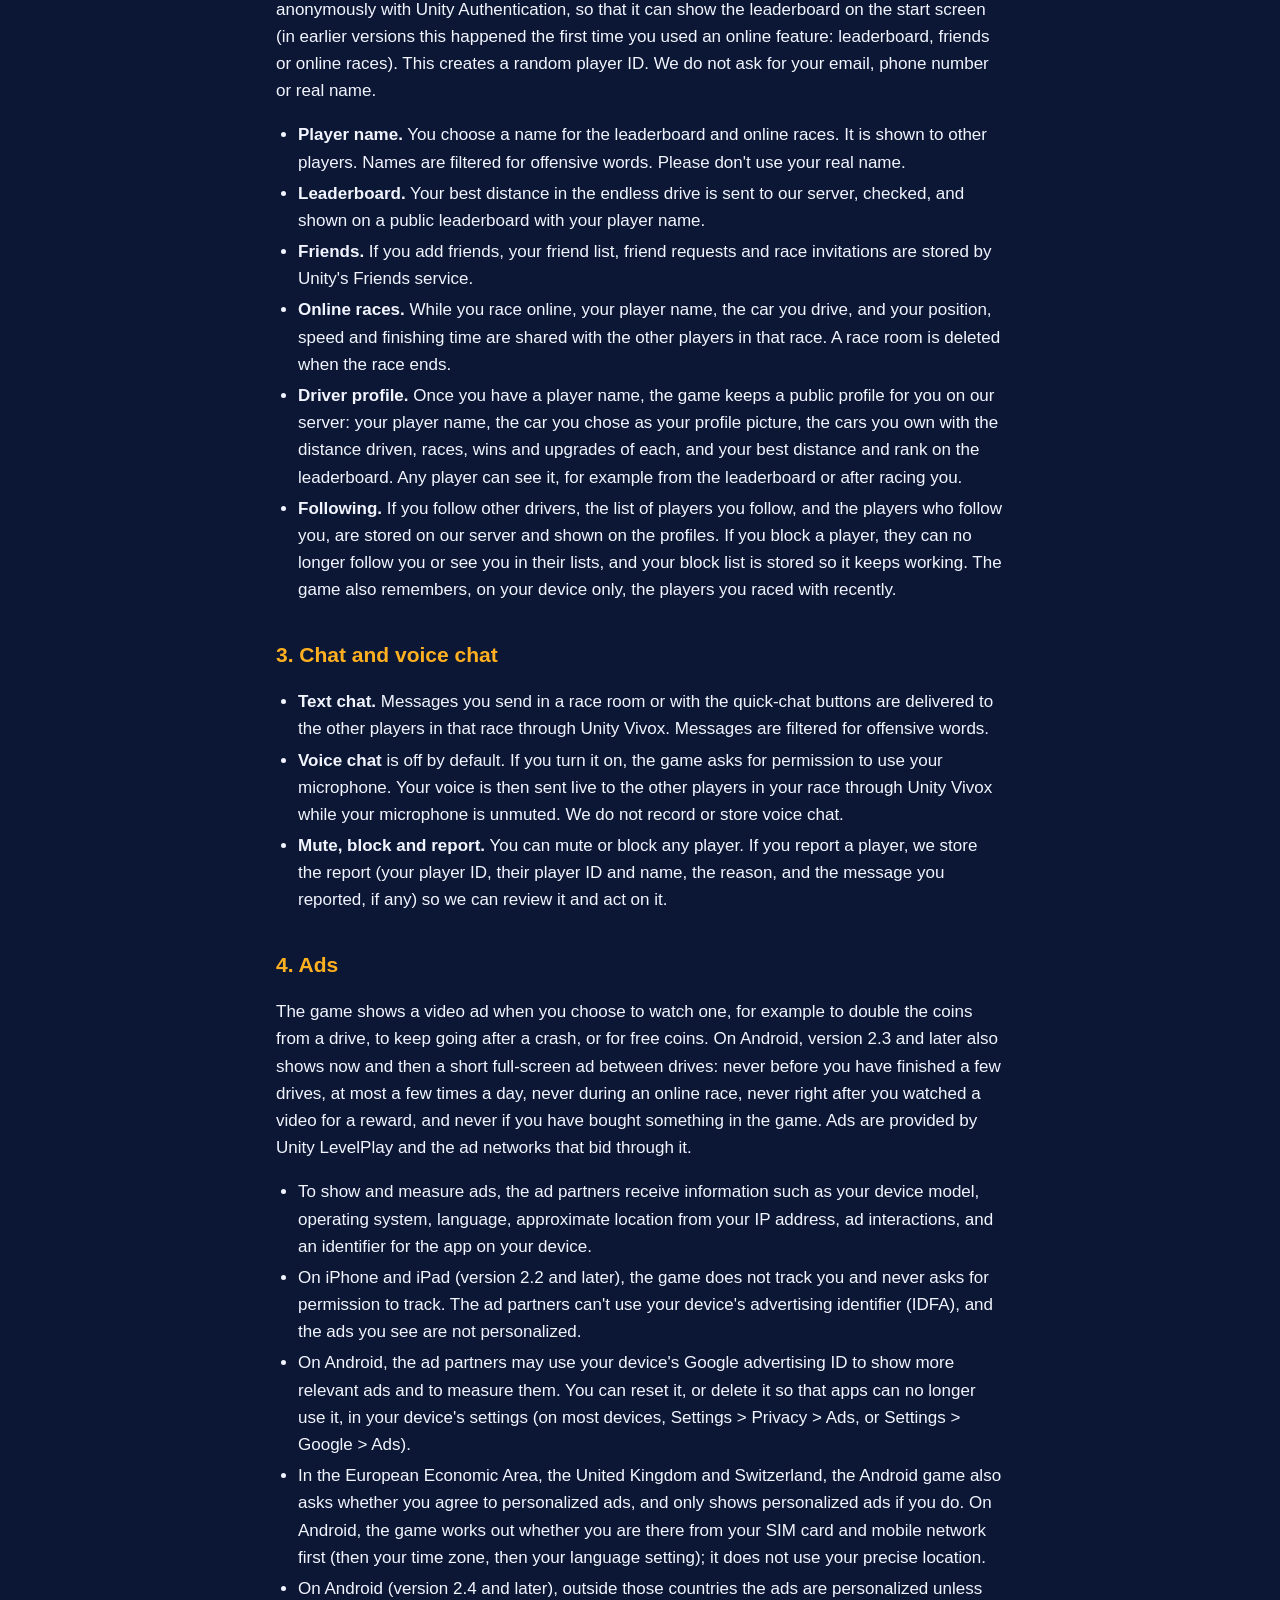
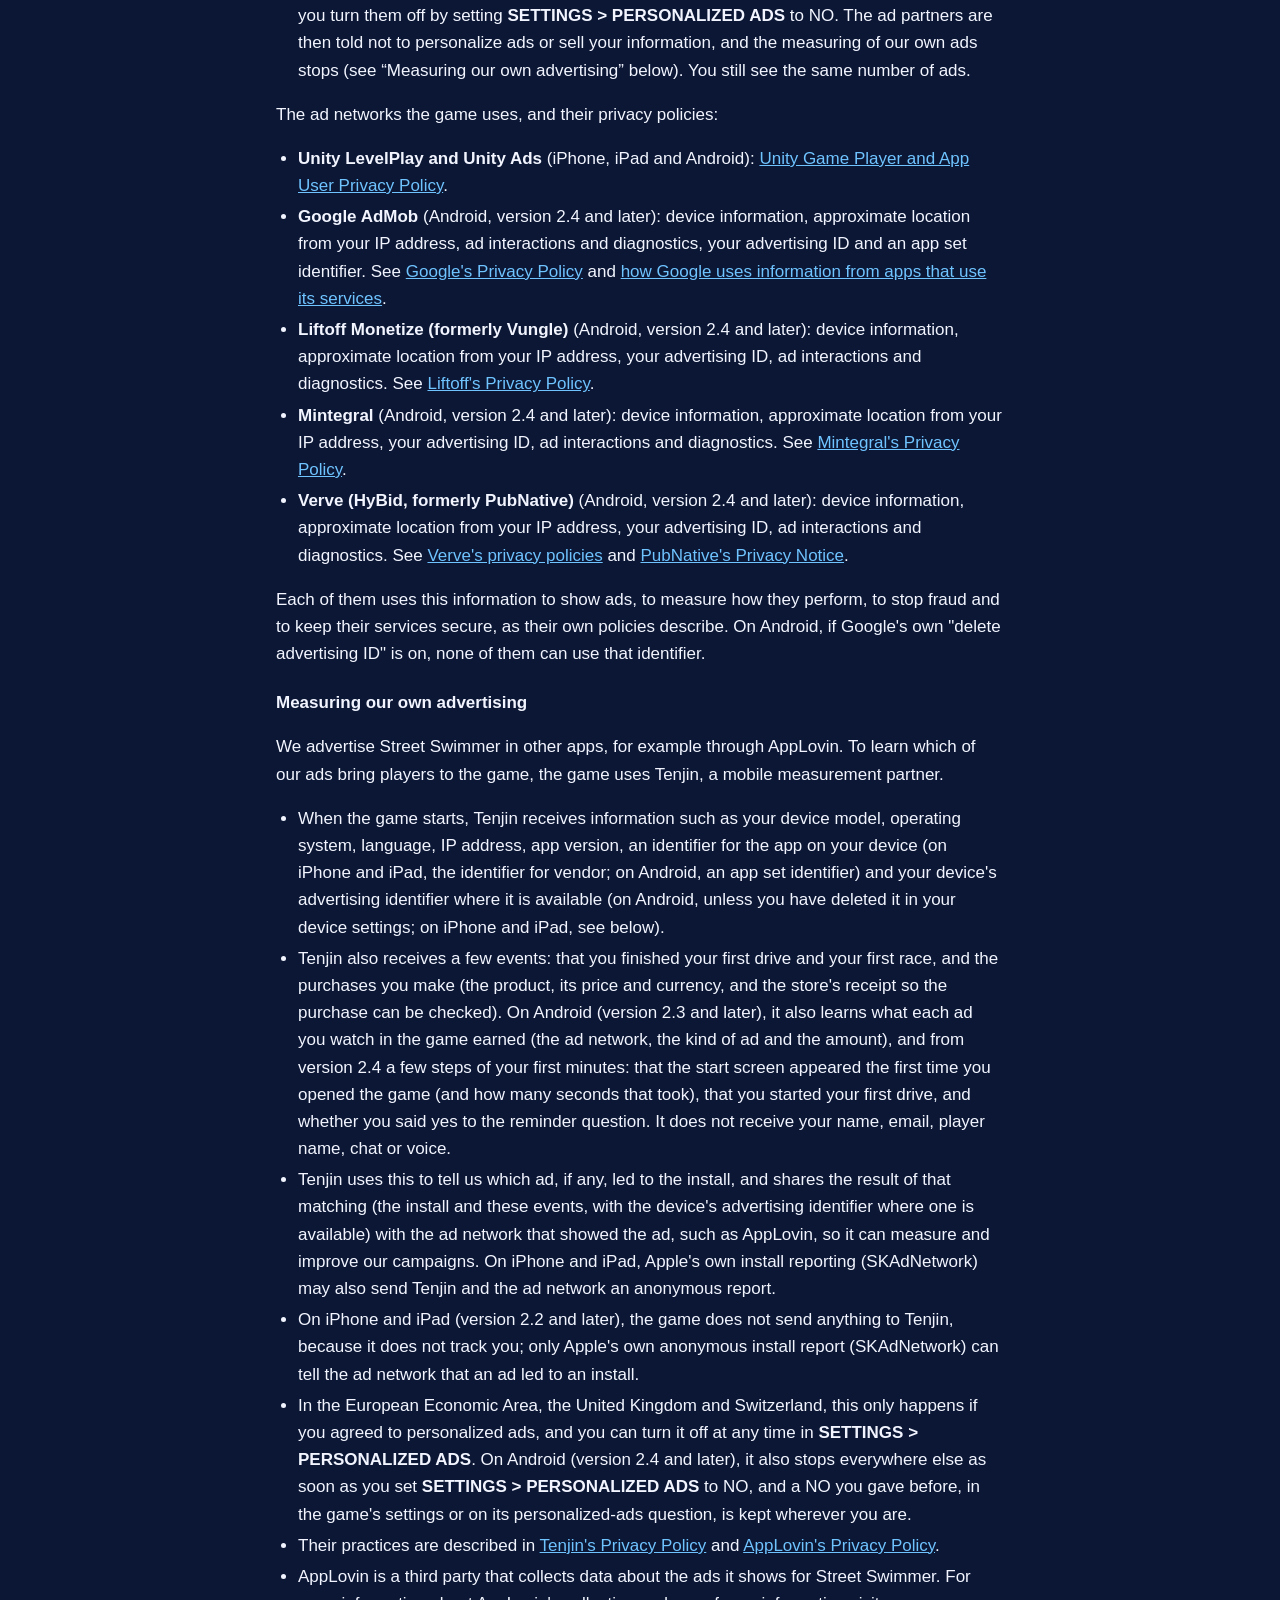
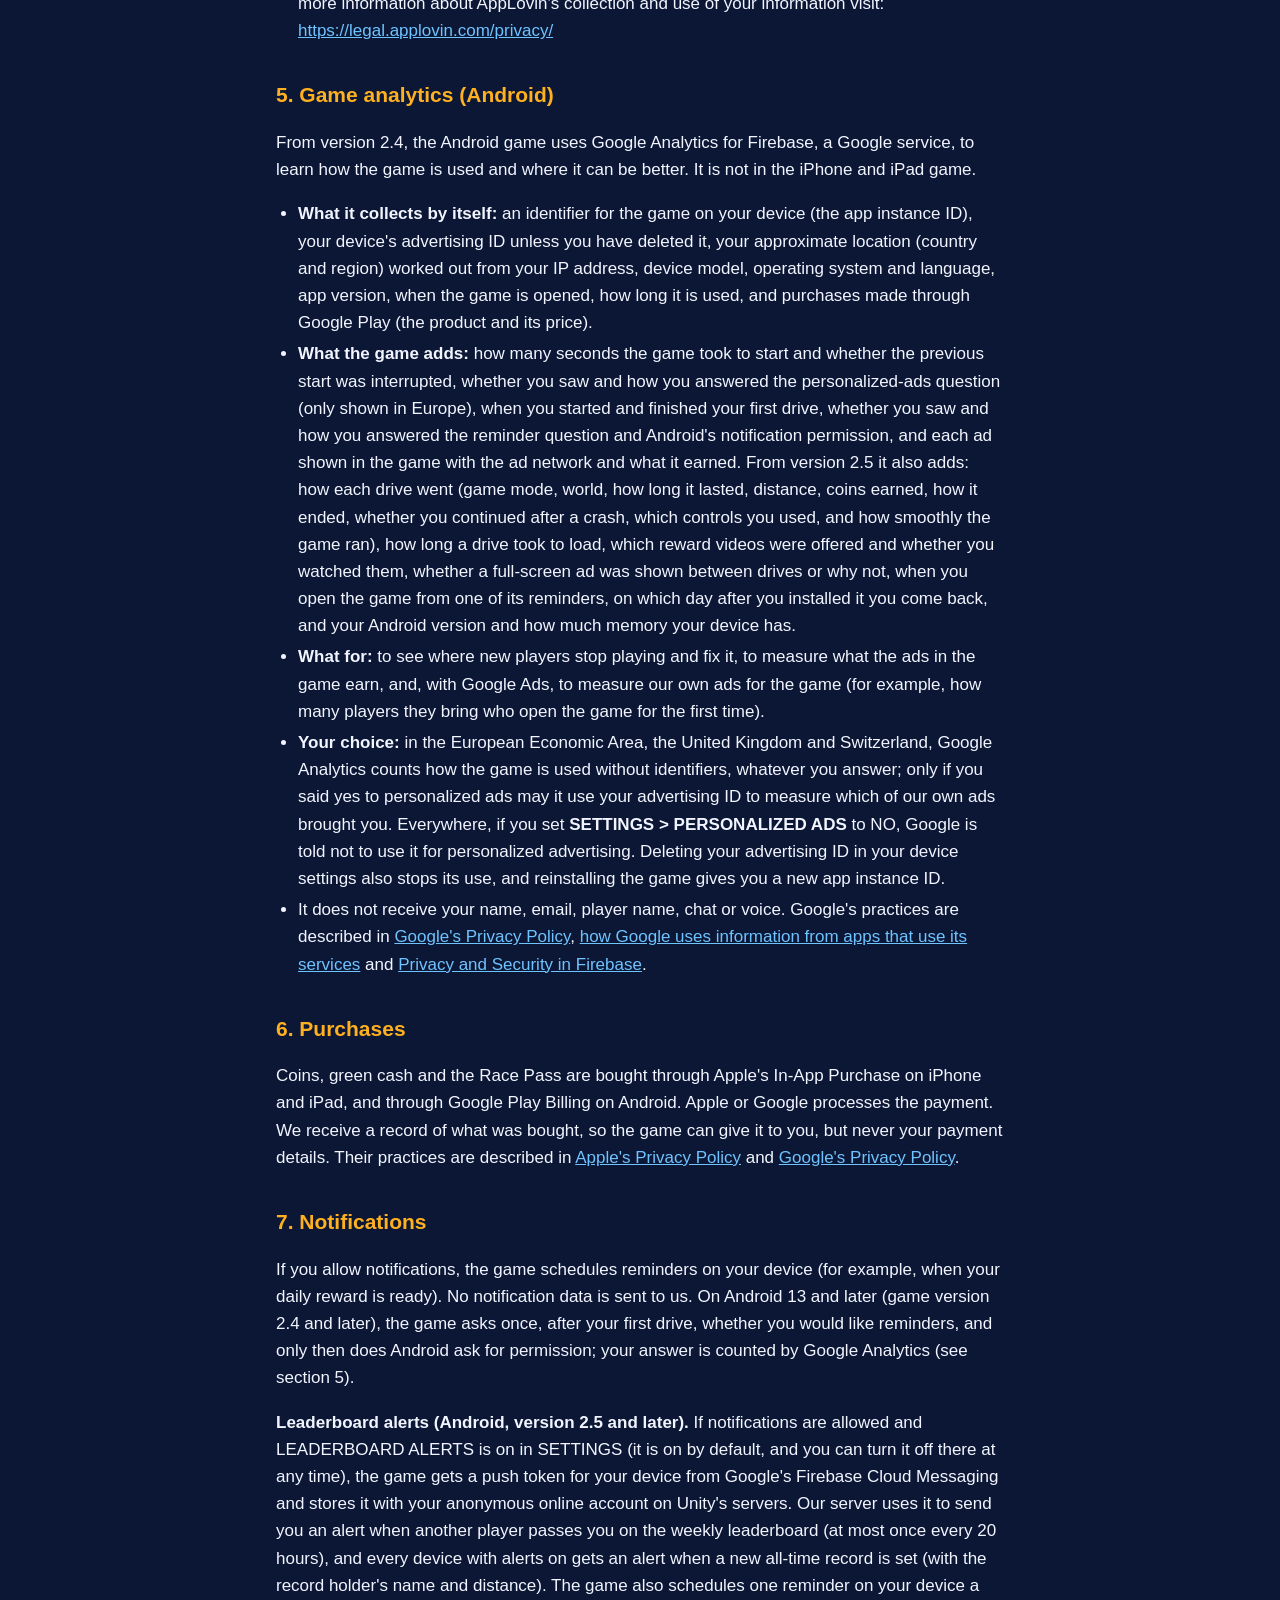
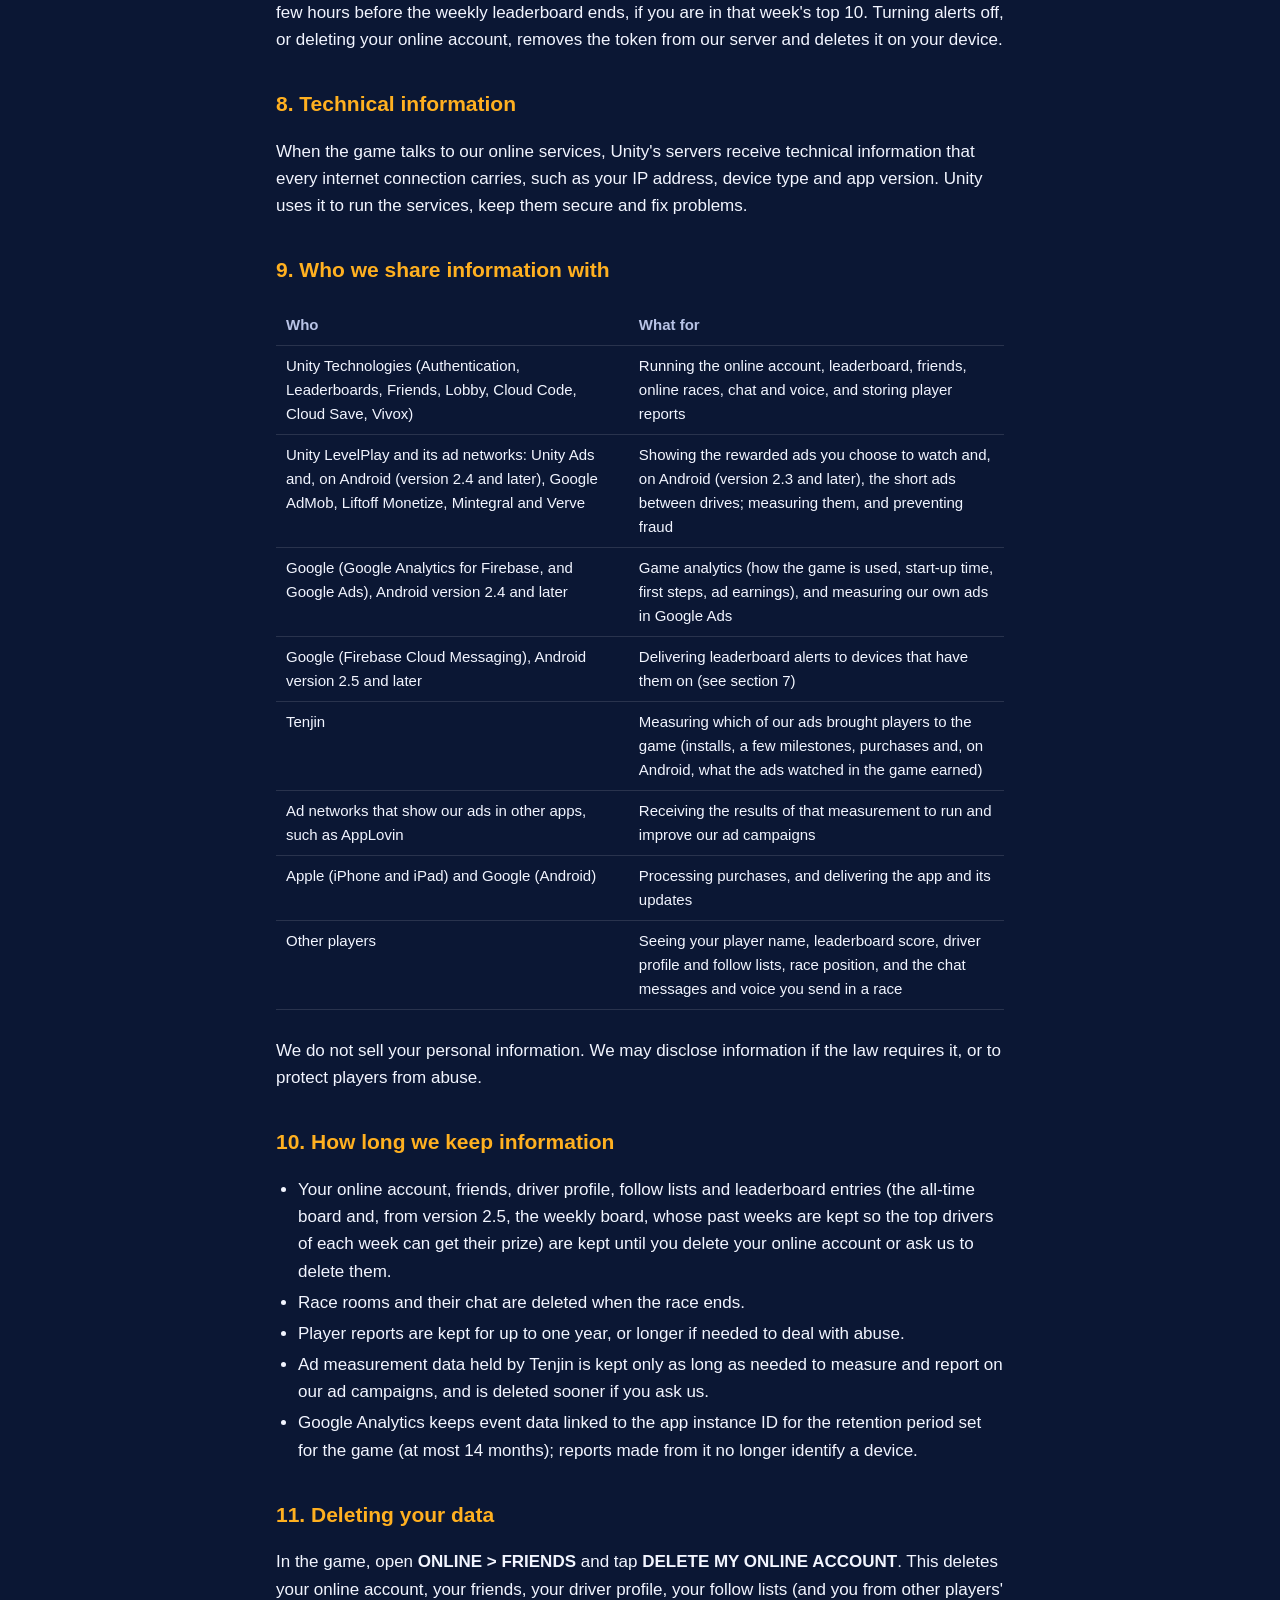
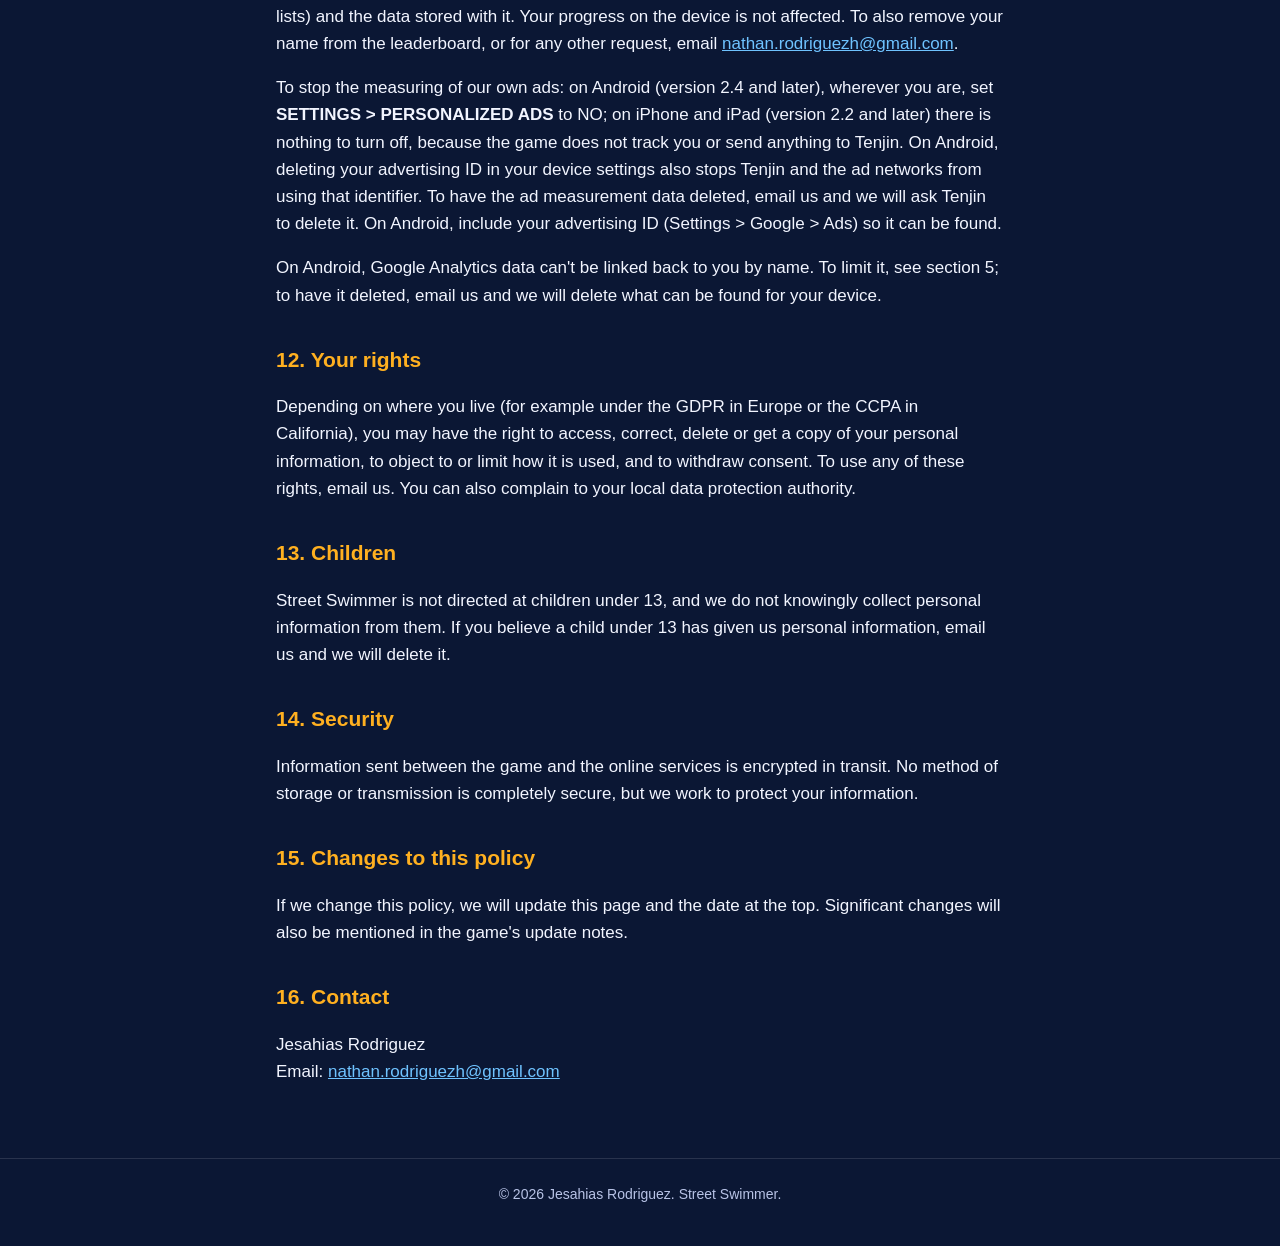
==== commit 7b6de3aa: "Privacy policy for 2.5: leaderboard on the start screen, weekly board, leaderboard alerts" ====
--- a/privacy.html
+++ b/privacy.html
@@ -20,7 +20,7 @@
 </header>
 <main>
   <h1>Privacy Policy</h1>
-  <p class="updated">Effective November 4, 2026</p>
+  <p class="updated">Effective November 9, 2026</p>
 
   <p>Street Swimmer ("the game", "we", "us") is a racing game for iPhone, iPad and Android phones and tablets made by Jesahias Rodriguez. This policy explains what information the game collects, why, who it is shared with, and the choices you have. If you have any question, email <a href="mailto:nathan.rodriguezh@gmail.com">nathan.rodriguezh@gmail.com</a>.</p>
 
@@ -43,7 +43,7 @@
   <p>Your progress (coins, green cash, the cars you own, upgrades, best distances and race times, settings) is saved on your device. We do not receive it. Deleting the game deletes it.</p>
 
   <h2>2. Your online account</h2>
-  <p>The first time you use an online feature (leaderboard, friends, online races), the game signs you in anonymously with Unity Authentication. This creates a random player ID. We do not ask for your email, phone number or real name.</p>
+  <p>From version 2.5, when the game opens with an internet connection, it signs you in anonymously with Unity Authentication, so that it can show the leaderboard on the start screen (in earlier versions this happened the first time you used an online feature: leaderboard, friends or online races). This creates a random player ID. We do not ask for your email, phone number or real name.</p>
   <ul>
     <li><strong>Player name.</strong> You choose a name for the leaderboard and online races. It is shown to other players. Names are filtered for offensive words. Please don't use your real name.</li>
     <li><strong>Leaderboard.</strong> Your best distance in the endless drive is sent to our server, checked, and shown on a public leaderboard with your player name.</li>
@@ -95,7 +95,7 @@
   <p>From version 2.4, the Android game uses Google Analytics for Firebase, a Google service, to learn how the game is used and where it can be better. It is not in the iPhone and iPad game.</p>
   <ul>
     <li><strong>What it collects by itself:</strong> an identifier for the game on your device (the app instance ID), your device's advertising ID unless you have deleted it, your approximate location (country and region) worked out from your IP address, device model, operating system and language, app version, when the game is opened, how long it is used, and purchases made through Google Play (the product and its price).</li>
-    <li><strong>What the game adds:</strong> how many seconds the game took to start and whether the previous start was interrupted, whether you saw and how you answered the personalized-ads question (only shown in Europe), when you started and finished your first drive, whether you saw and how you answered the reminder question and Android's notification permission, and each ad shown in the game with the ad network and what it earned. From version 2.4.1 it also adds: how each drive went (game mode, world, how long it lasted, distance, coins earned, how it ended, whether you continued after a crash, which controls you used, and how smoothly the game ran), how long a drive took to load, which reward videos were offered and whether you watched them, whether a full-screen ad was shown between drives or why not, when you open the game from one of its reminders, on which day after you installed it you come back, and your Android version and how much memory your device has.</li>
+    <li><strong>What the game adds:</strong> how many seconds the game took to start and whether the previous start was interrupted, whether you saw and how you answered the personalized-ads question (only shown in Europe), when you started and finished your first drive, whether you saw and how you answered the reminder question and Android's notification permission, and each ad shown in the game with the ad network and what it earned. From version 2.5 it also adds: how each drive went (game mode, world, how long it lasted, distance, coins earned, how it ended, whether you continued after a crash, which controls you used, and how smoothly the game ran), how long a drive took to load, which reward videos were offered and whether you watched them, whether a full-screen ad was shown between drives or why not, when you open the game from one of its reminders, on which day after you installed it you come back, and your Android version and how much memory your device has.</li>
     <li><strong>What for:</strong> to see where new players stop playing and fix it, to measure what the ads in the game earn, and, with Google Ads, to measure our own ads for the game (for example, how many players they bring who open the game for the first time).</li>
     <li><strong>Your choice:</strong> in the European Economic Area, the United Kingdom and Switzerland, Google Analytics counts how the game is used without identifiers, whatever you answer; only if you said yes to personalized ads may it use your advertising ID to measure which of our own ads brought you. Everywhere, if you set <strong>SETTINGS &gt; PERSONALIZED ADS</strong> to NO, Google is told not to use it for personalized advertising. Deleting your advertising ID in your device settings also stops its use, and reinstalling the game gives you a new app instance ID.</li>
     <li>It does not receive your name, email, player name, chat or voice. Google's practices are described in <a href="https://policies.google.com/privacy">Google's Privacy Policy</a>, <a href="https://policies.google.com/technologies/partner-sites">how Google uses information from apps that use its services</a> and <a href="https://firebase.google.com/support/privacy">Privacy and Security in Firebase</a>.</li>
@@ -106,6 +106,7 @@
 
   <h2>7. Notifications</h2>
   <p>If you allow notifications, the game schedules reminders on your device (for example, when your daily reward is ready). No notification data is sent to us. On Android 13 and later (game version 2.4 and later), the game asks once, after your first drive, whether you would like reminders, and only then does Android ask for permission; your answer is counted by Google Analytics (see section 5).</p>
+  <p><strong>Leaderboard alerts (Android, version 2.5 and later).</strong> If notifications are allowed and LEADERBOARD ALERTS is on in SETTINGS (it is on by default, and you can turn it off there at any time), the game gets a push token for your device from Google's Firebase Cloud Messaging and stores it with your anonymous online account on Unity's servers. Our server uses it to send you an alert when another player passes you on the weekly leaderboard (at most once every 20 hours), and every device with alerts on gets an alert when a new all-time record is set (with the record holder's name and distance). The game also schedules one reminder on your device a few hours before the weekly leaderboard ends, if you are in that week's top 10. Turning alerts off, or deleting your online account, removes the token from our server and deletes it on your device.</p>
 
   <h2>8. Technical information</h2>
   <p>When the game talks to our online services, Unity's servers receive technical information that every internet connection carries, such as your IP address, device type and app version. Unity uses it to run the services, keep them secure and fix problems.</p>
@@ -117,6 +118,7 @@
     <tr><td>Unity Technologies (Authentication, Leaderboards, Friends, Lobby, Cloud Code, Cloud Save, Vivox)</td><td>Running the online account, leaderboard, friends, online races, chat and voice, and storing player reports</td></tr>
     <tr><td>Unity LevelPlay and its ad networks: Unity Ads and, on Android (version 2.4 and later), Google AdMob, Liftoff Monetize, Mintegral and Verve</td><td>Showing the rewarded ads you choose to watch and, on Android (version 2.3 and later), the short ads between drives; measuring them, and preventing fraud</td></tr>
     <tr><td>Google (Google Analytics for Firebase, and Google Ads), Android version 2.4 and later</td><td>Game analytics (how the game is used, start-up time, first steps, ad earnings), and measuring our own ads in Google Ads</td></tr>
+    <tr><td>Google (Firebase Cloud Messaging), Android version 2.5 and later</td><td>Delivering leaderboard alerts to devices that have them on (see section 7)</td></tr>
     <tr><td>Tenjin</td><td>Measuring which of our ads brought players to the game (installs, a few milestones, purchases and, on Android, what the ads watched in the game earned)</td></tr>
     <tr><td>Ad networks that show our ads in other apps, such as AppLovin</td><td>Receiving the results of that measurement to run and improve our ad campaigns</td></tr>
     <tr><td>Apple (iPhone and iPad) and Google (Android)</td><td>Processing purchases, and delivering the app and its updates</td></tr>
@@ -127,7 +129,7 @@
 
   <h2>10. How long we keep information</h2>
   <ul>
-    <li>Your online account, friends, driver profile, follow lists and leaderboard entry are kept until you delete your online account or ask us to delete them.</li>
+    <li>Your online account, friends, driver profile, follow lists and leaderboard entries (the all-time board and, from version 2.5, the weekly board, whose past weeks are kept so the top drivers of each week can get their prize) are kept until you delete your online account or ask us to delete them.</li>
     <li>Race rooms and their chat are deleted when the race ends.</li>
     <li>Player reports are kept for up to one year, or longer if needed to deal with abuse.</li>
     <li>Ad measurement data held by Tenjin is kept only as long as needed to measure and report on our ad campaigns, and is deleted sooner if you ask us.</li>
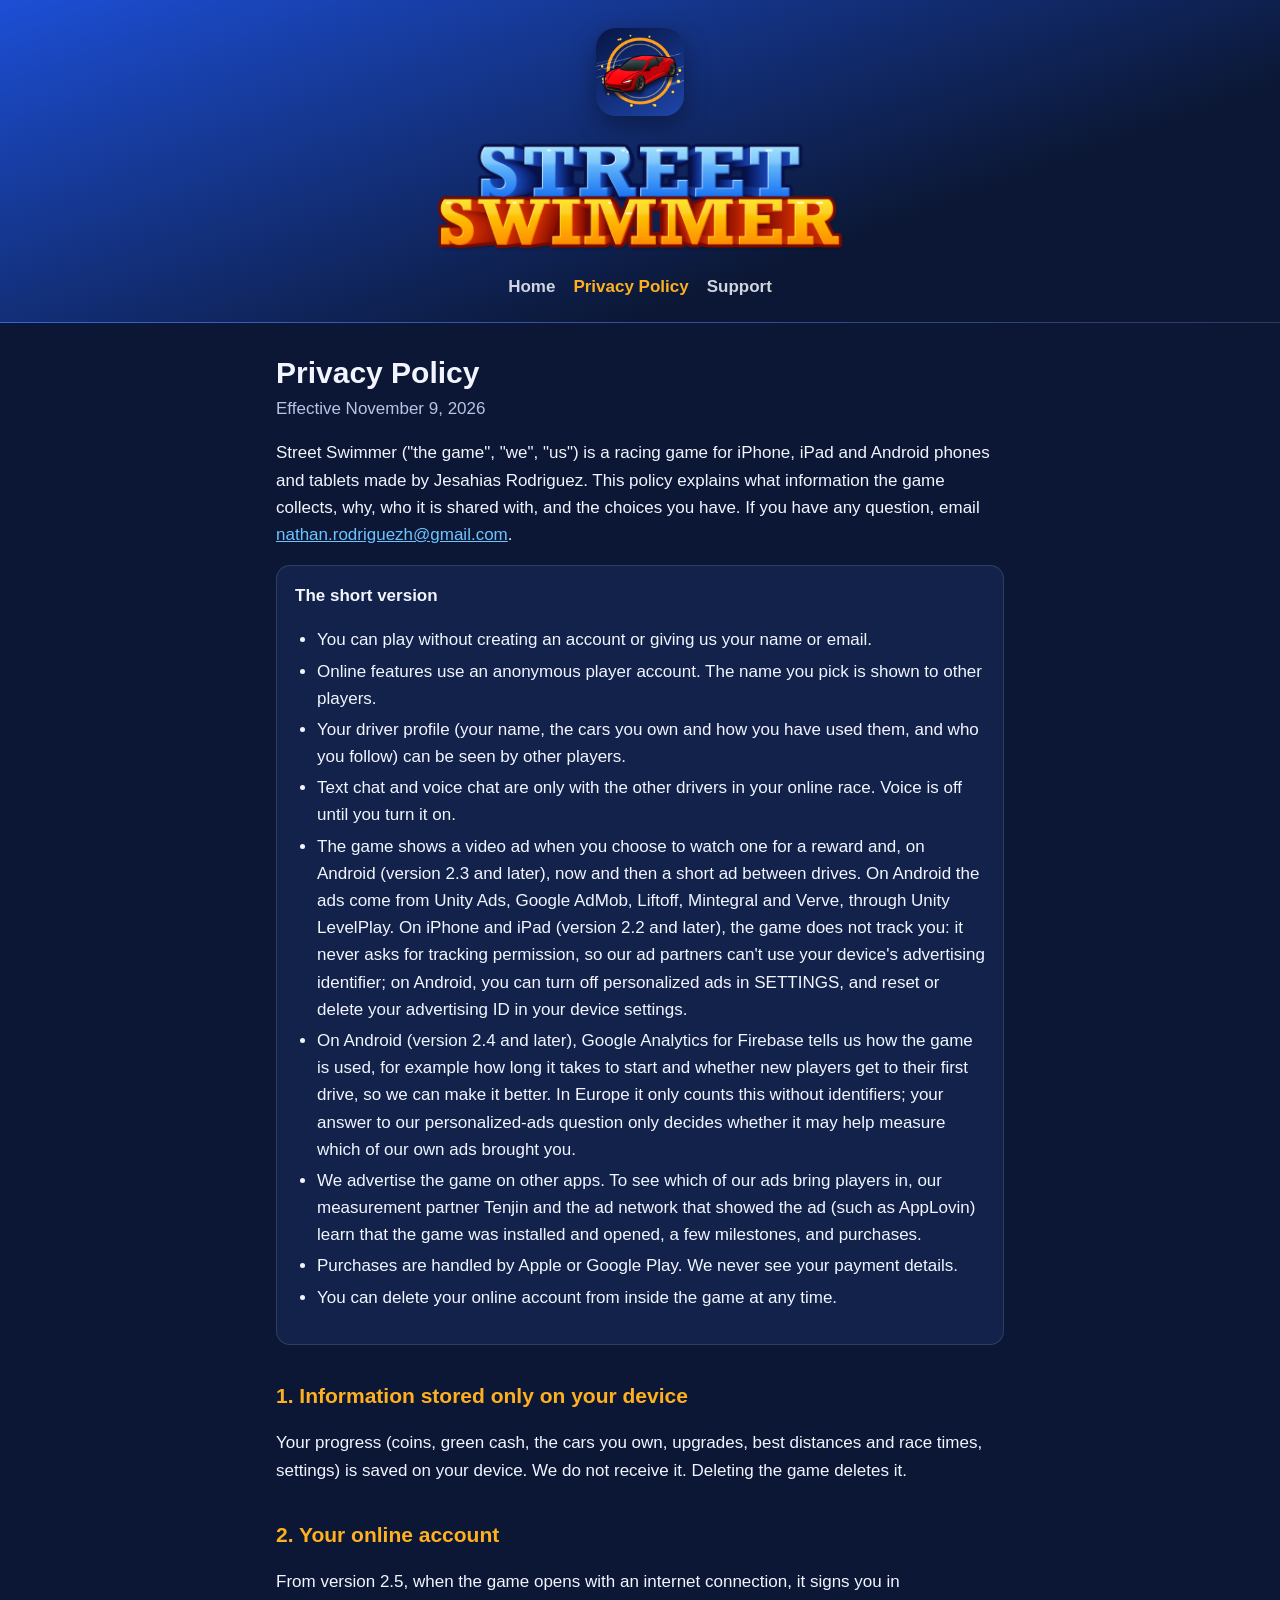
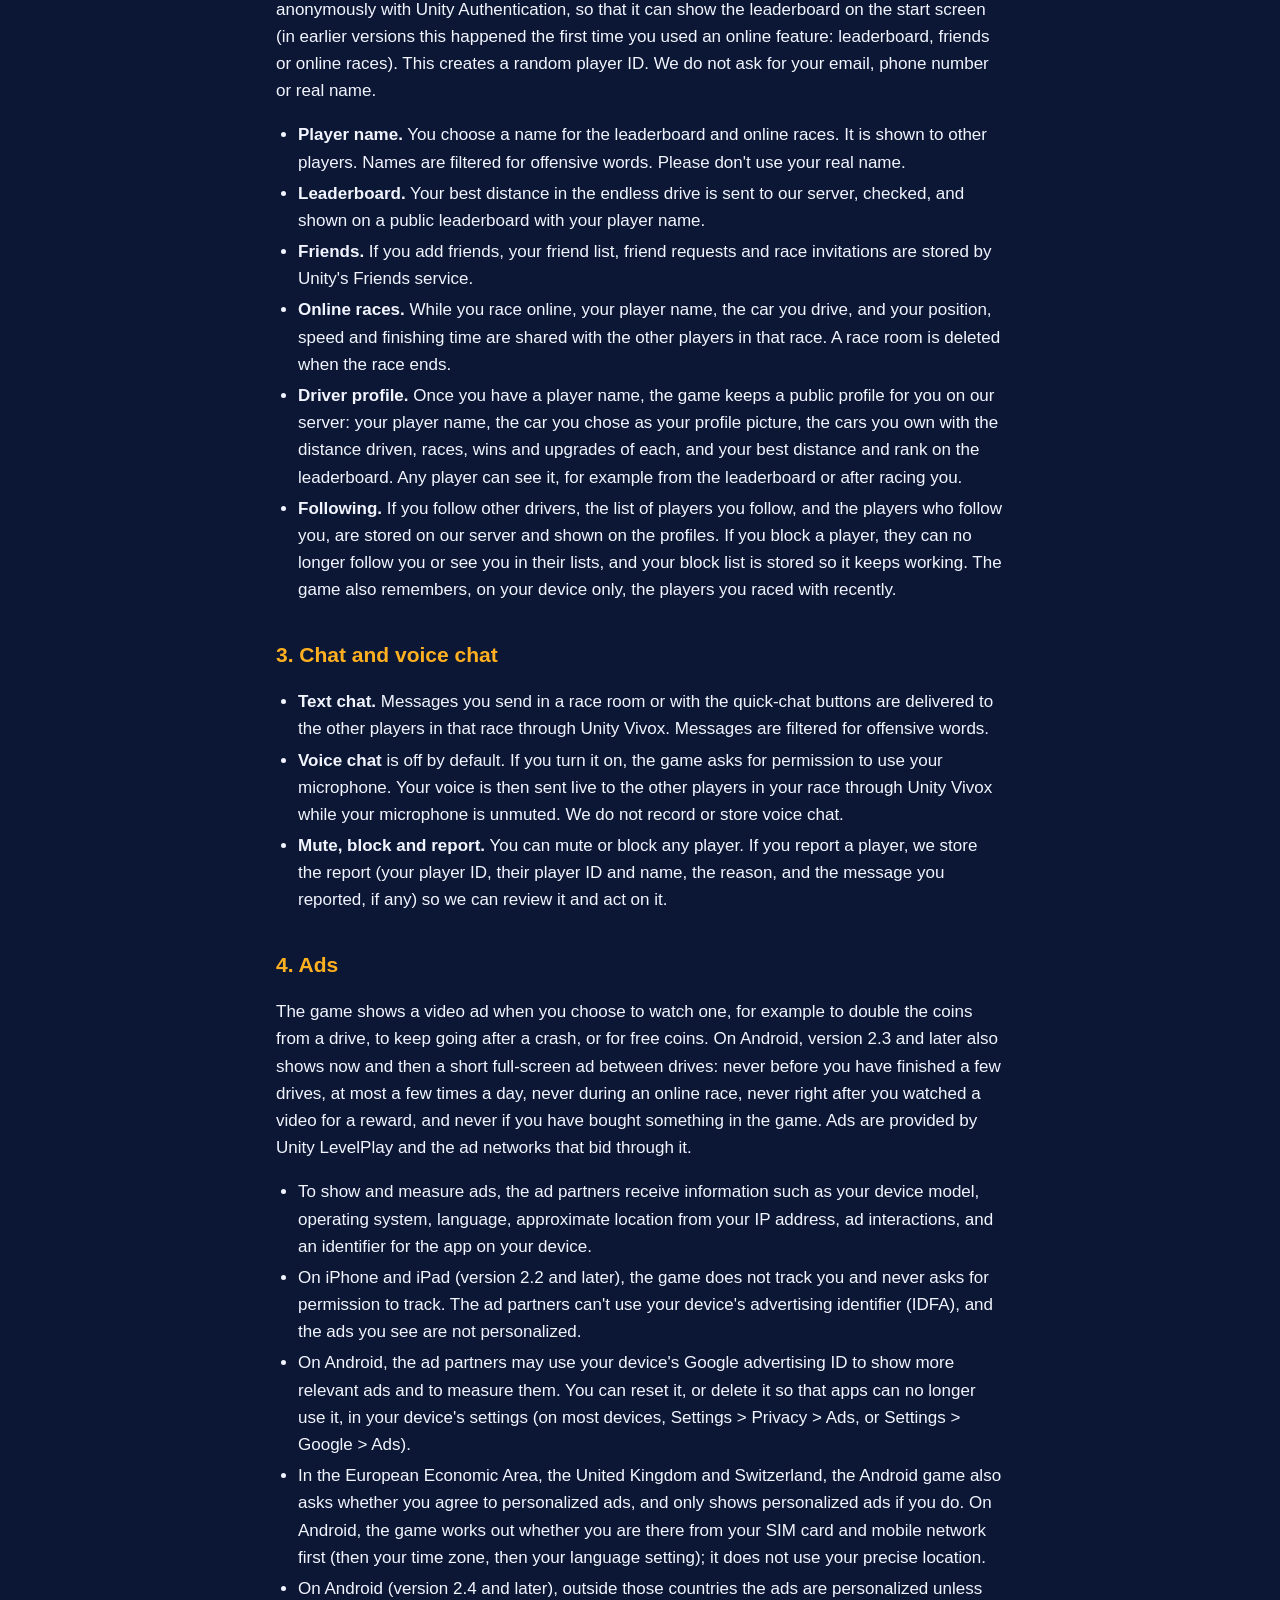
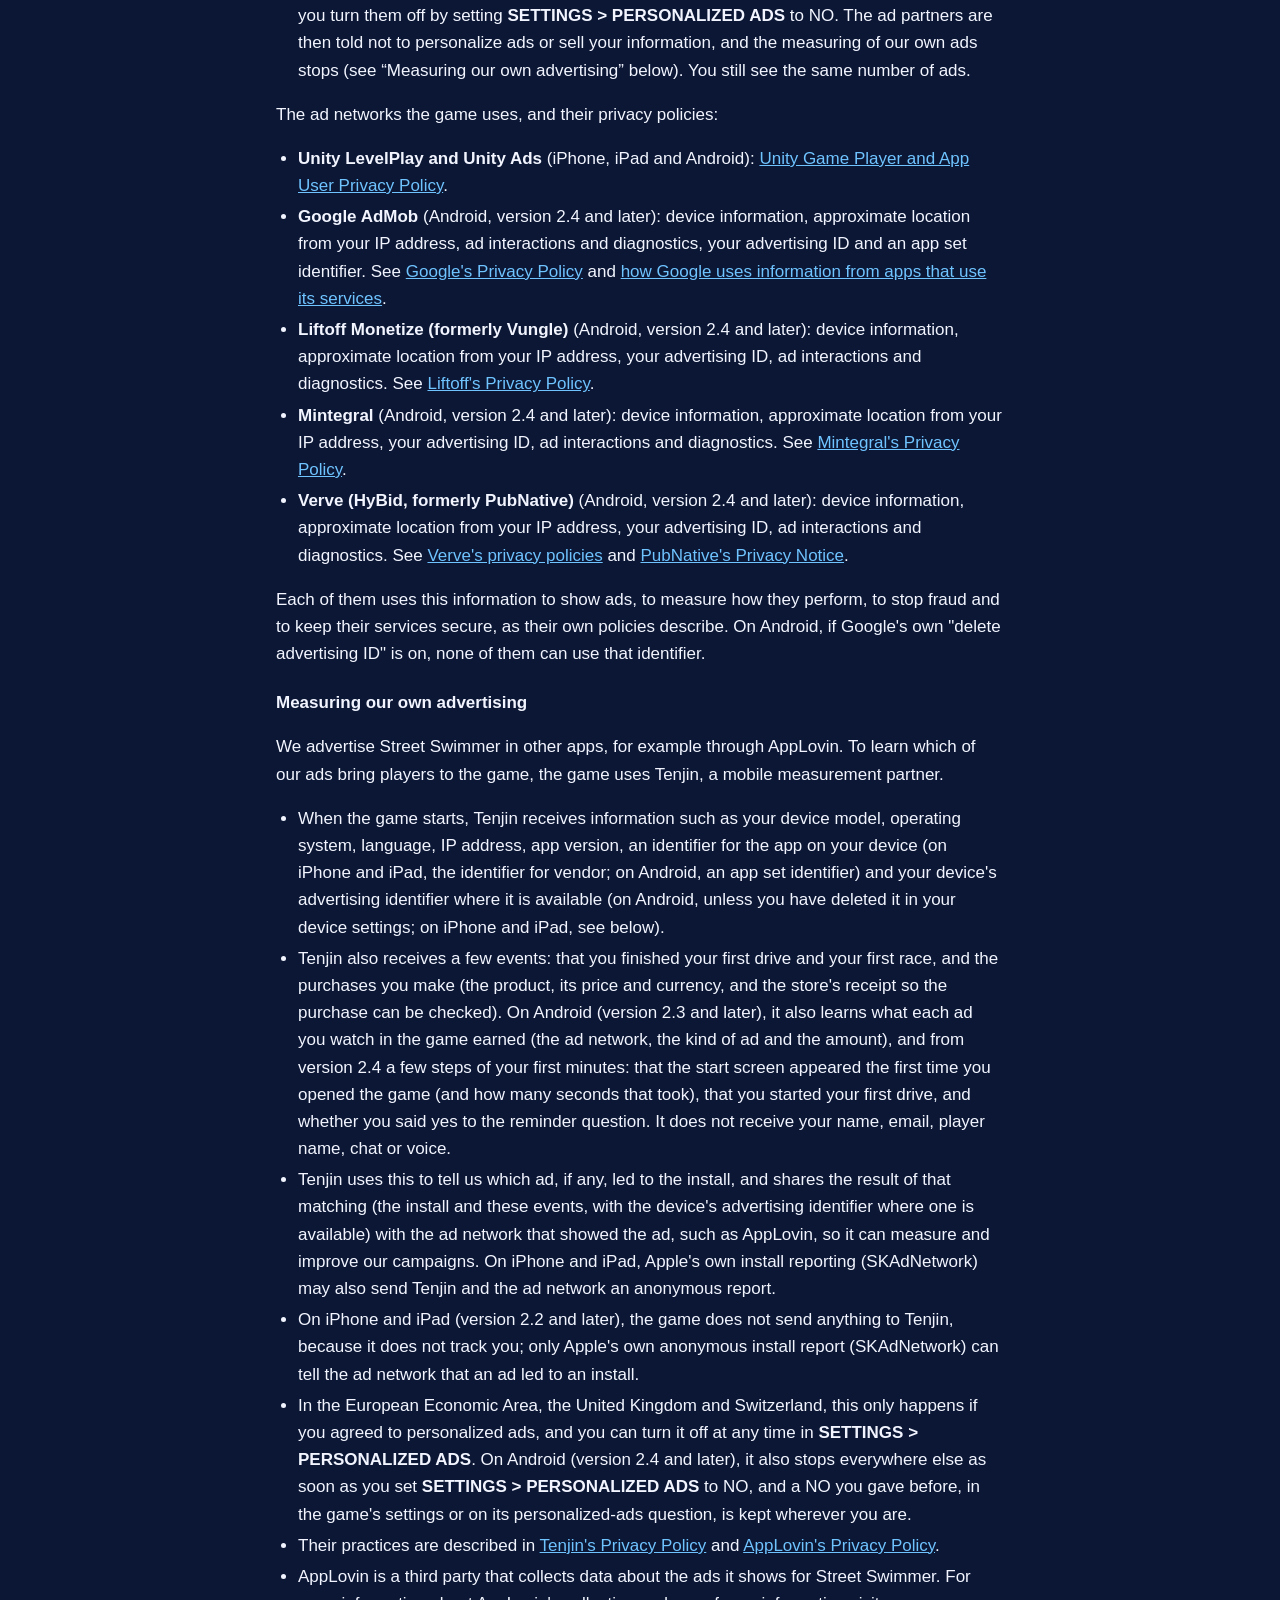
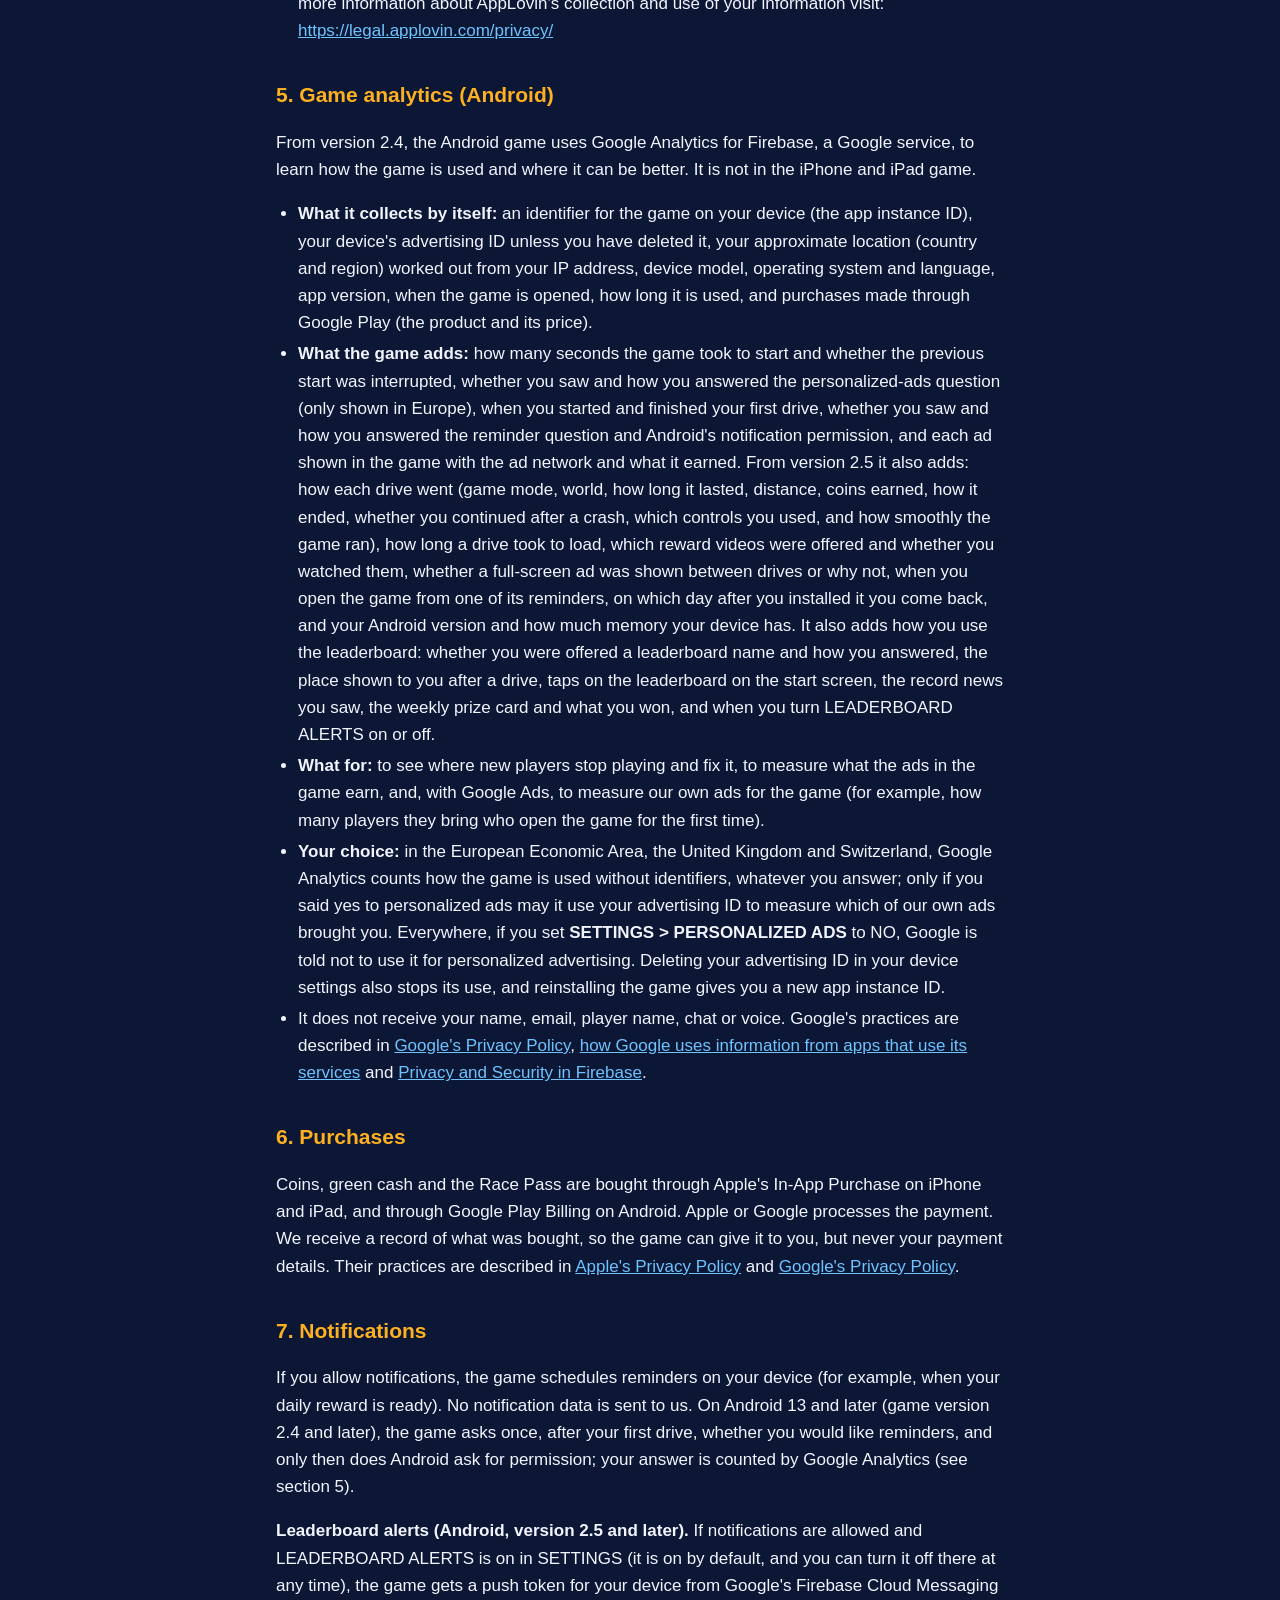
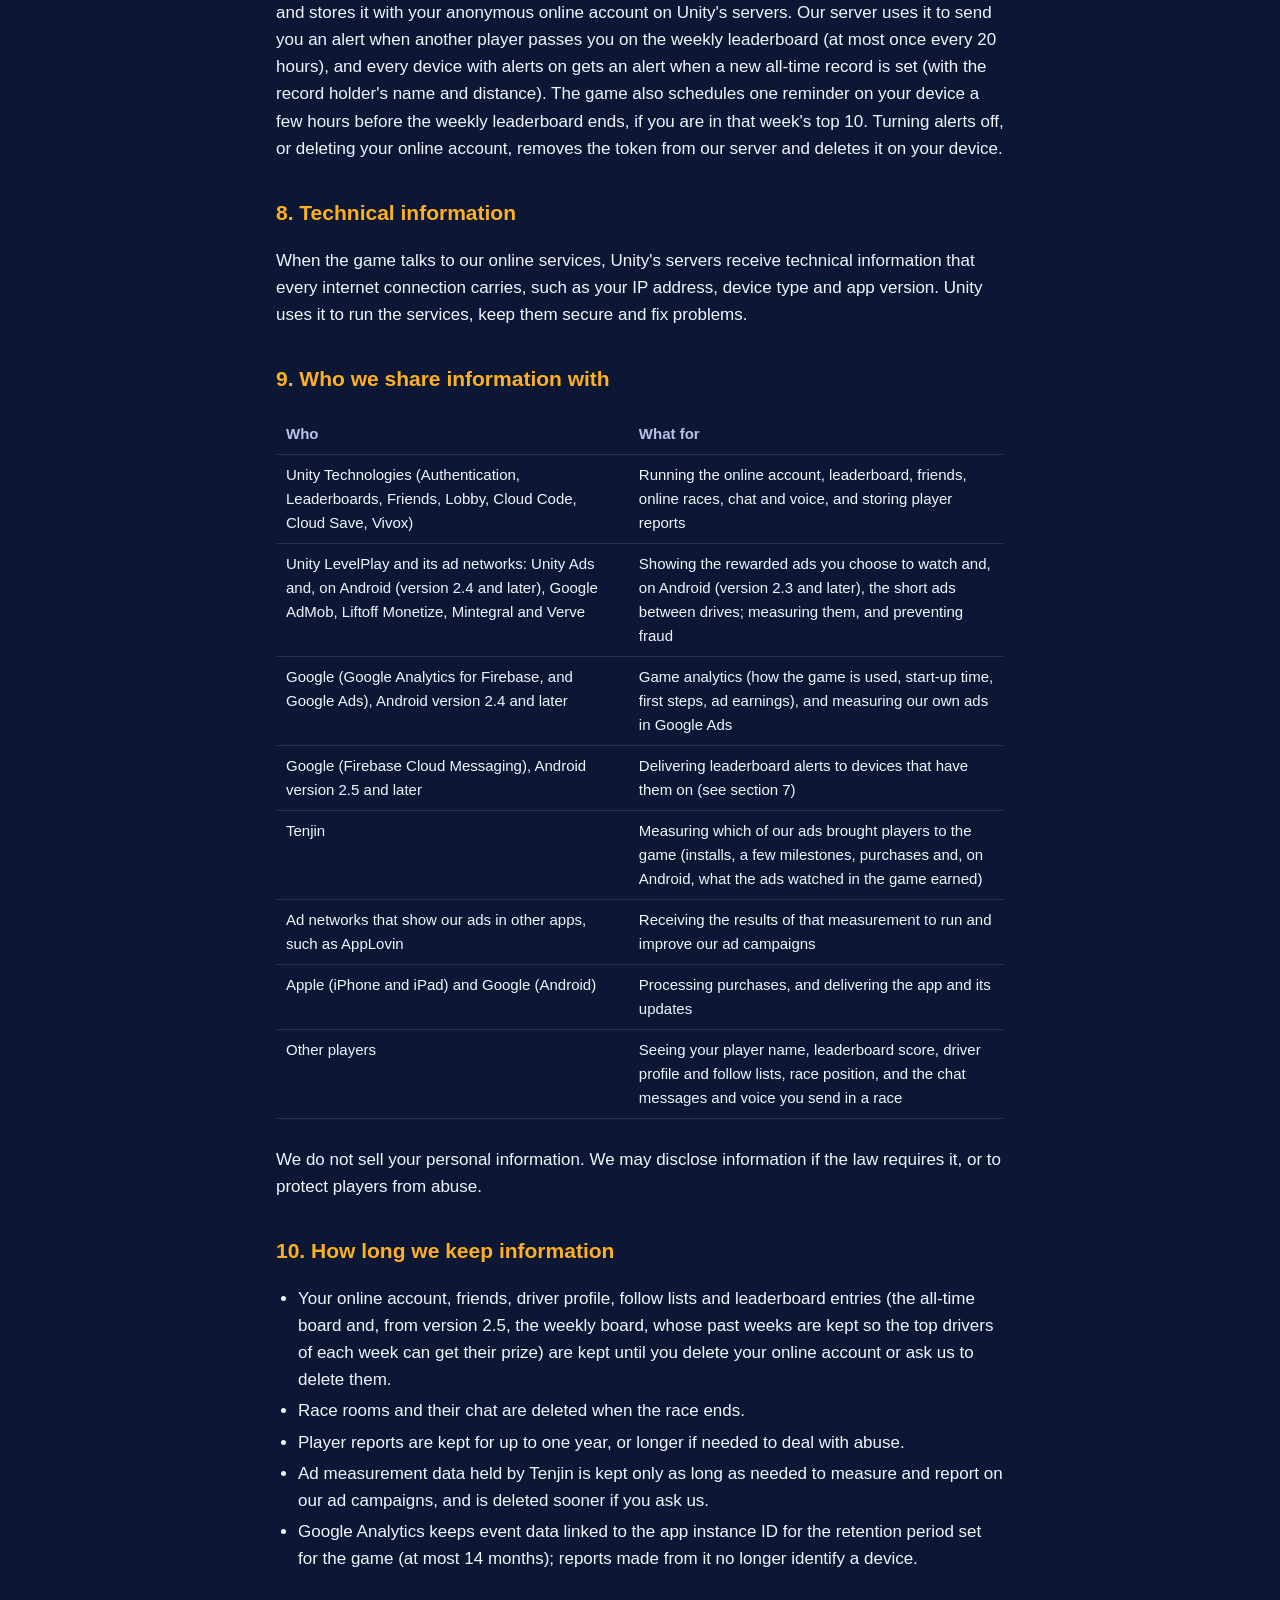
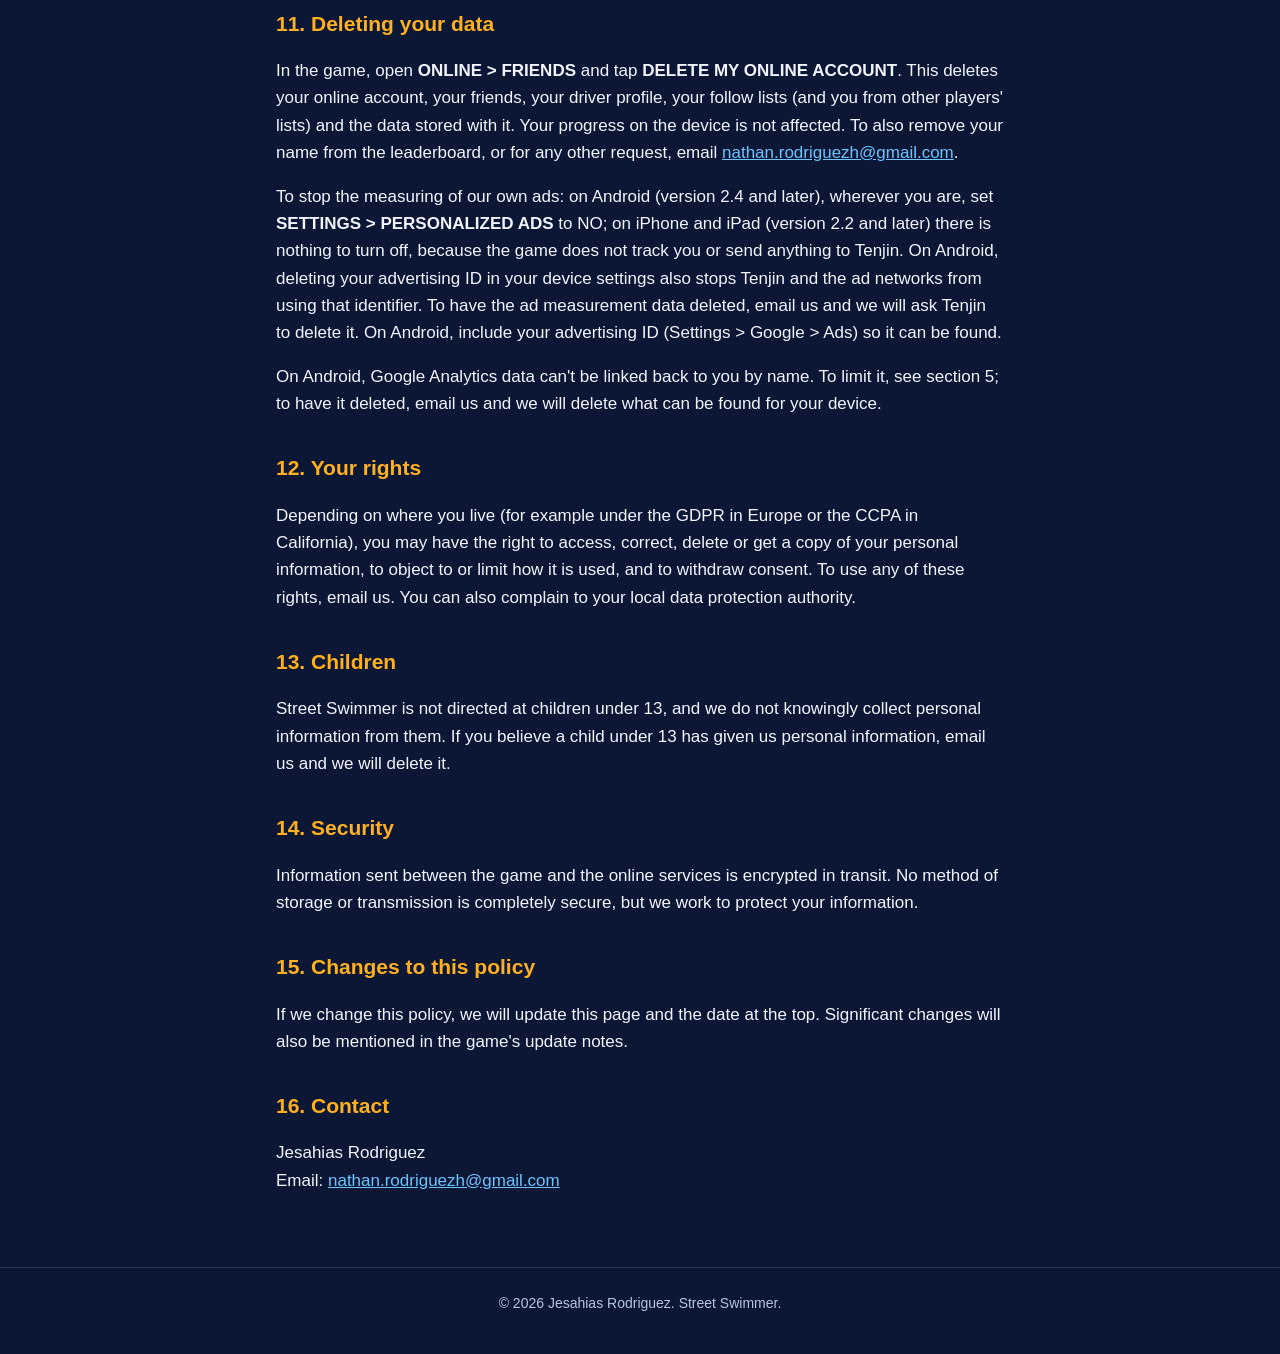
==== commit cc8cf4b4: "Privacy policy 2.5: leaderboard analytics events in section 5" ====
--- a/privacy.html
+++ b/privacy.html
@@ -95,7 +95,7 @@
   <p>From version 2.4, the Android game uses Google Analytics for Firebase, a Google service, to learn how the game is used and where it can be better. It is not in the iPhone and iPad game.</p>
   <ul>
     <li><strong>What it collects by itself:</strong> an identifier for the game on your device (the app instance ID), your device's advertising ID unless you have deleted it, your approximate location (country and region) worked out from your IP address, device model, operating system and language, app version, when the game is opened, how long it is used, and purchases made through Google Play (the product and its price).</li>
-    <li><strong>What the game adds:</strong> how many seconds the game took to start and whether the previous start was interrupted, whether you saw and how you answered the personalized-ads question (only shown in Europe), when you started and finished your first drive, whether you saw and how you answered the reminder question and Android's notification permission, and each ad shown in the game with the ad network and what it earned. From version 2.5 it also adds: how each drive went (game mode, world, how long it lasted, distance, coins earned, how it ended, whether you continued after a crash, which controls you used, and how smoothly the game ran), how long a drive took to load, which reward videos were offered and whether you watched them, whether a full-screen ad was shown between drives or why not, when you open the game from one of its reminders, on which day after you installed it you come back, and your Android version and how much memory your device has.</li>
+    <li><strong>What the game adds:</strong> how many seconds the game took to start and whether the previous start was interrupted, whether you saw and how you answered the personalized-ads question (only shown in Europe), when you started and finished your first drive, whether you saw and how you answered the reminder question and Android's notification permission, and each ad shown in the game with the ad network and what it earned. From version 2.5 it also adds: how each drive went (game mode, world, how long it lasted, distance, coins earned, how it ended, whether you continued after a crash, which controls you used, and how smoothly the game ran), how long a drive took to load, which reward videos were offered and whether you watched them, whether a full-screen ad was shown between drives or why not, when you open the game from one of its reminders, on which day after you installed it you come back, and your Android version and how much memory your device has. It also adds how you use the leaderboard: whether you were offered a leaderboard name and how you answered, the place shown to you after a drive, taps on the leaderboard on the start screen, the record news you saw, the weekly prize card and what you won, and when you turn LEADERBOARD ALERTS on or off.</li>
     <li><strong>What for:</strong> to see where new players stop playing and fix it, to measure what the ads in the game earn, and, with Google Ads, to measure our own ads for the game (for example, how many players they bring who open the game for the first time).</li>
     <li><strong>Your choice:</strong> in the European Economic Area, the United Kingdom and Switzerland, Google Analytics counts how the game is used without identifiers, whatever you answer; only if you said yes to personalized ads may it use your advertising ID to measure which of our own ads brought you. Everywhere, if you set <strong>SETTINGS &gt; PERSONALIZED ADS</strong> to NO, Google is told not to use it for personalized advertising. Deleting your advertising ID in your device settings also stops its use, and reinstalling the game gives you a new app instance ID.</li>
     <li>It does not receive your name, email, player name, chat or voice. Google's practices are described in <a href="https://policies.google.com/privacy">Google's Privacy Policy</a>, <a href="https://policies.google.com/technologies/partner-sites">how Google uses information from apps that use its services</a> and <a href="https://firebase.google.com/support/privacy">Privacy and Security in Firebase</a>.</li>
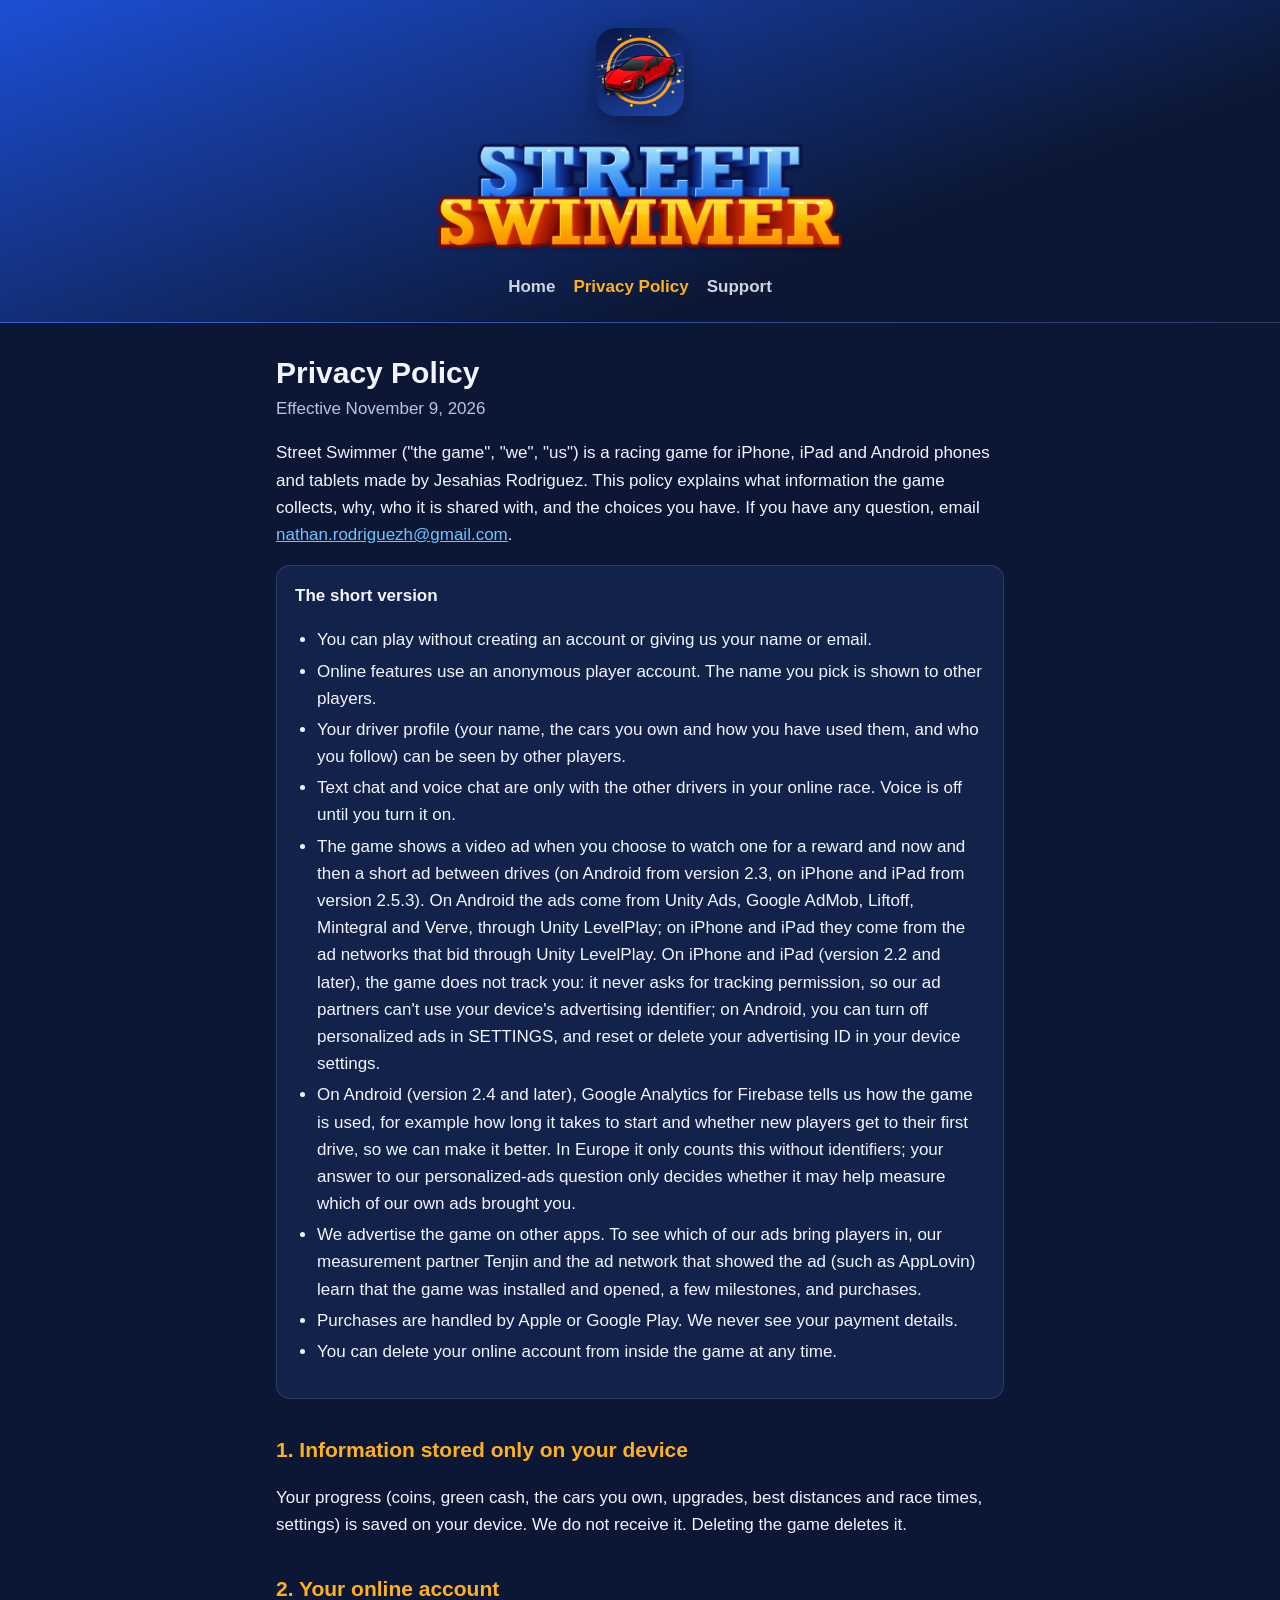
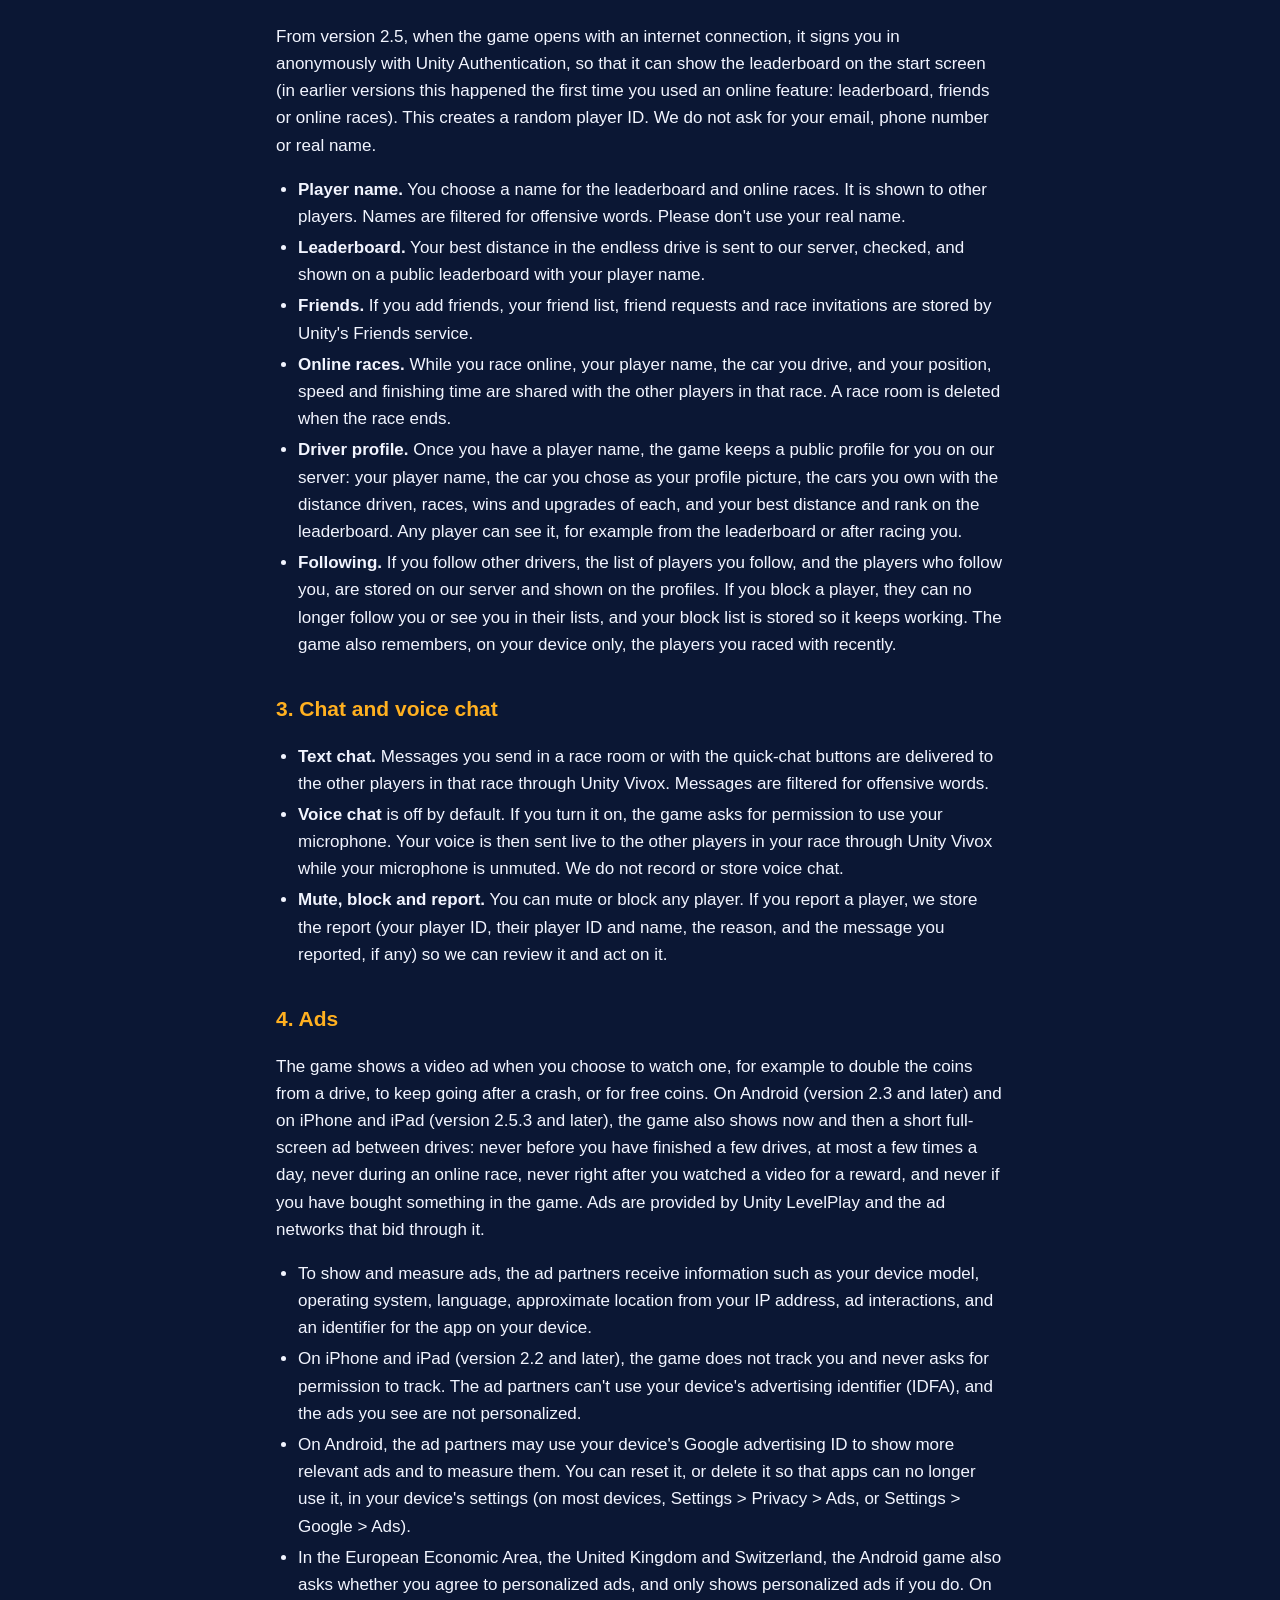
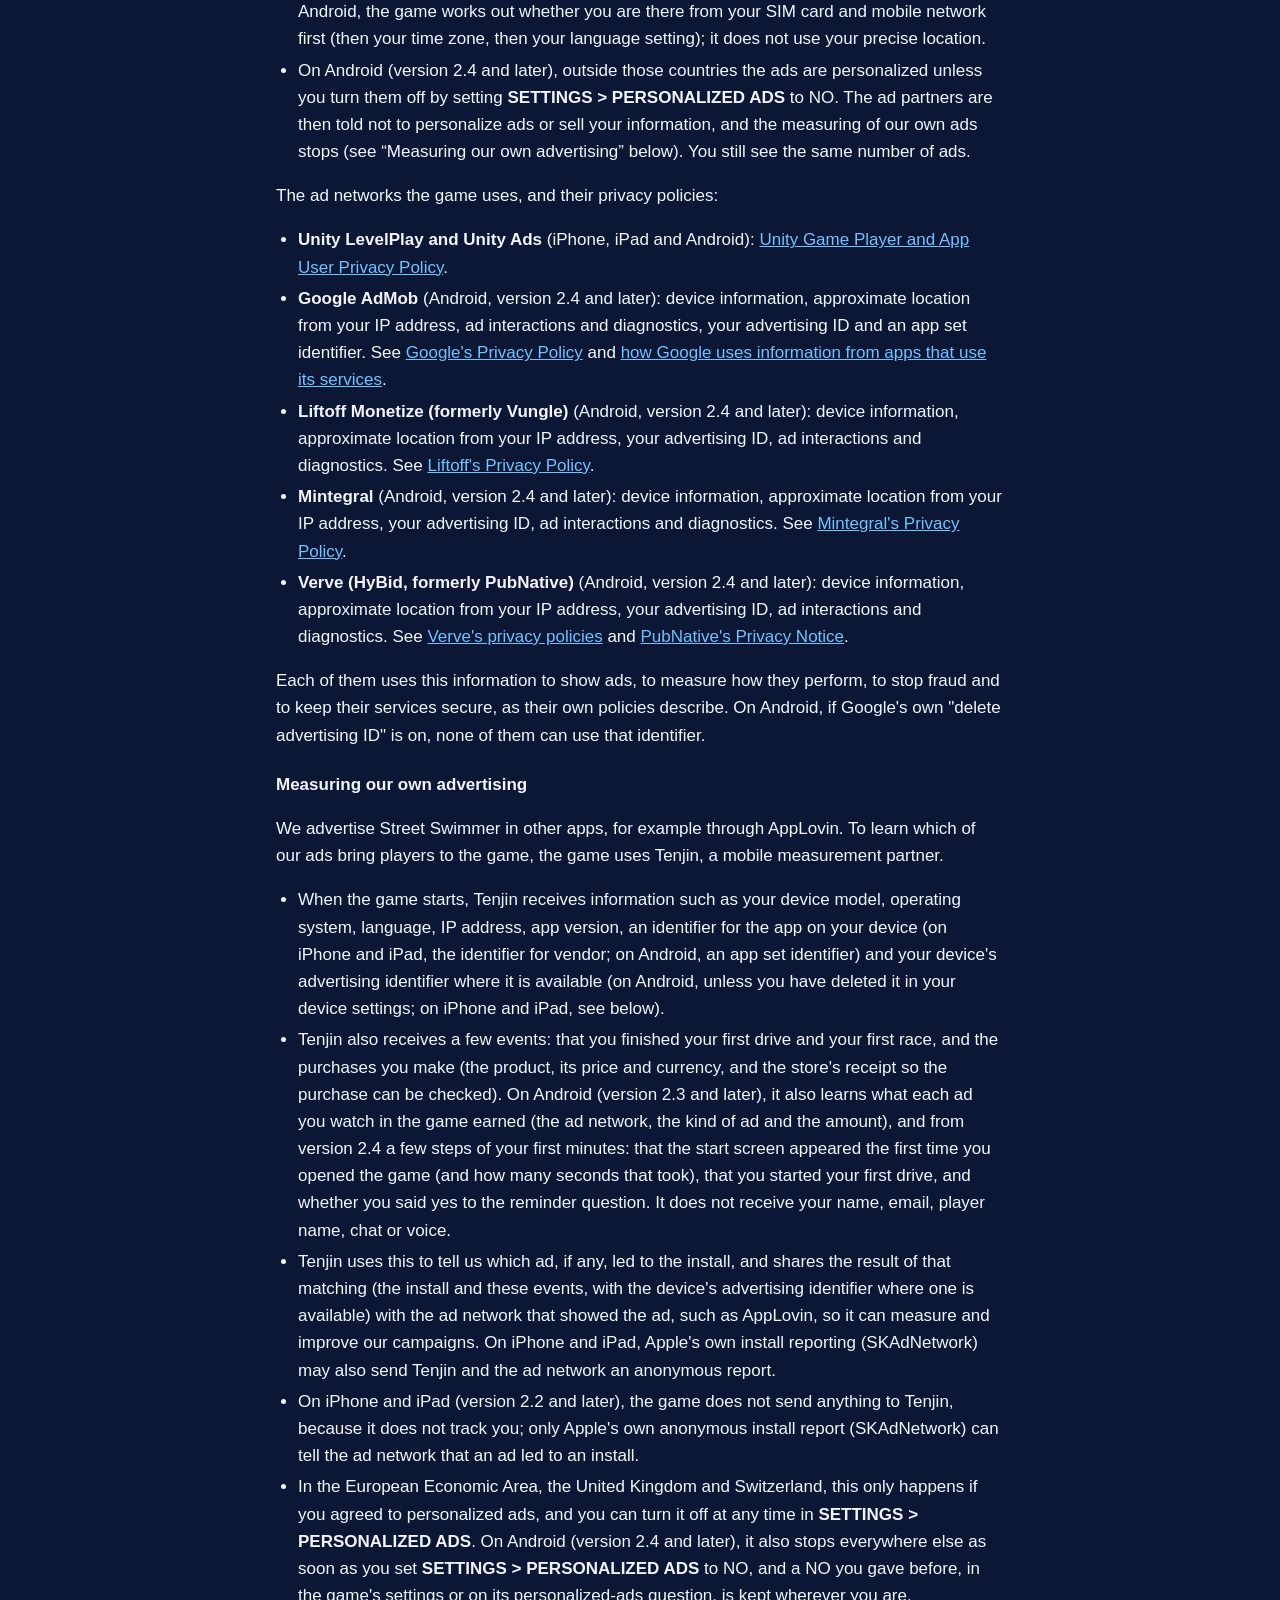
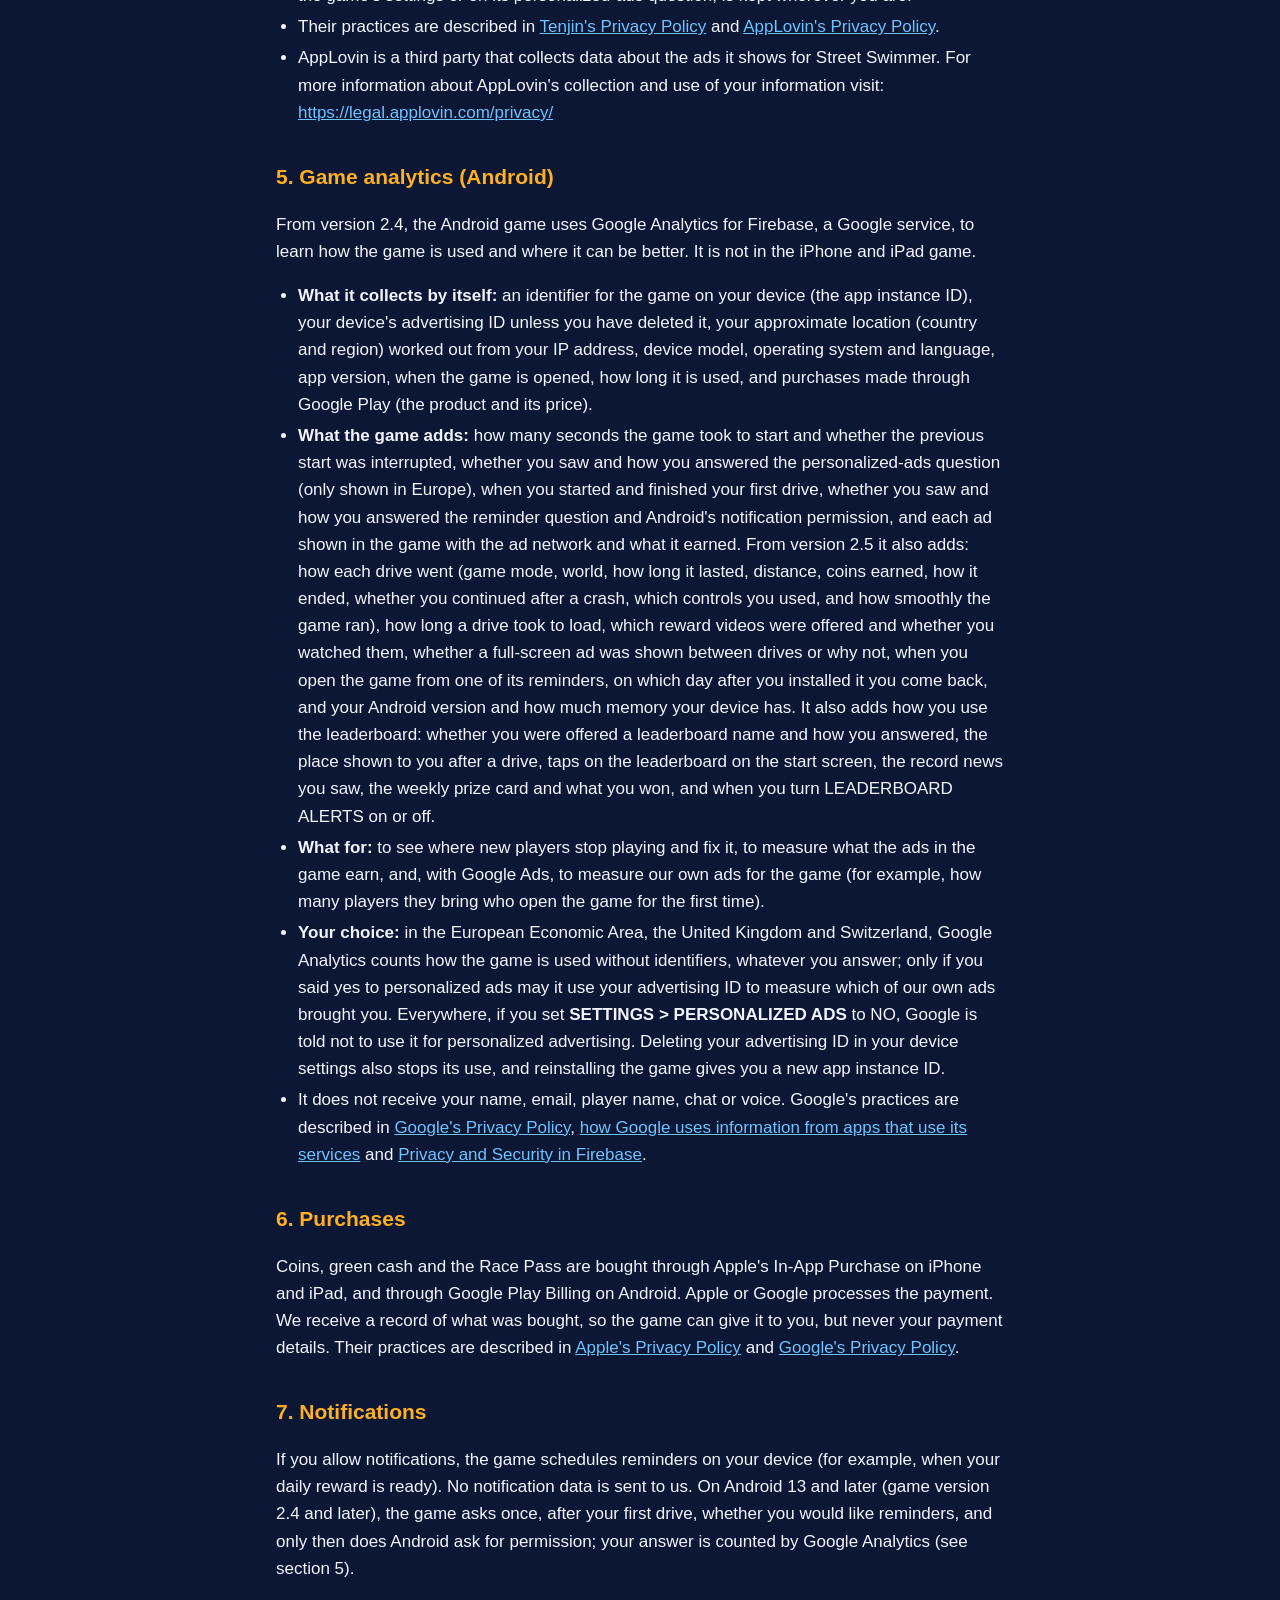
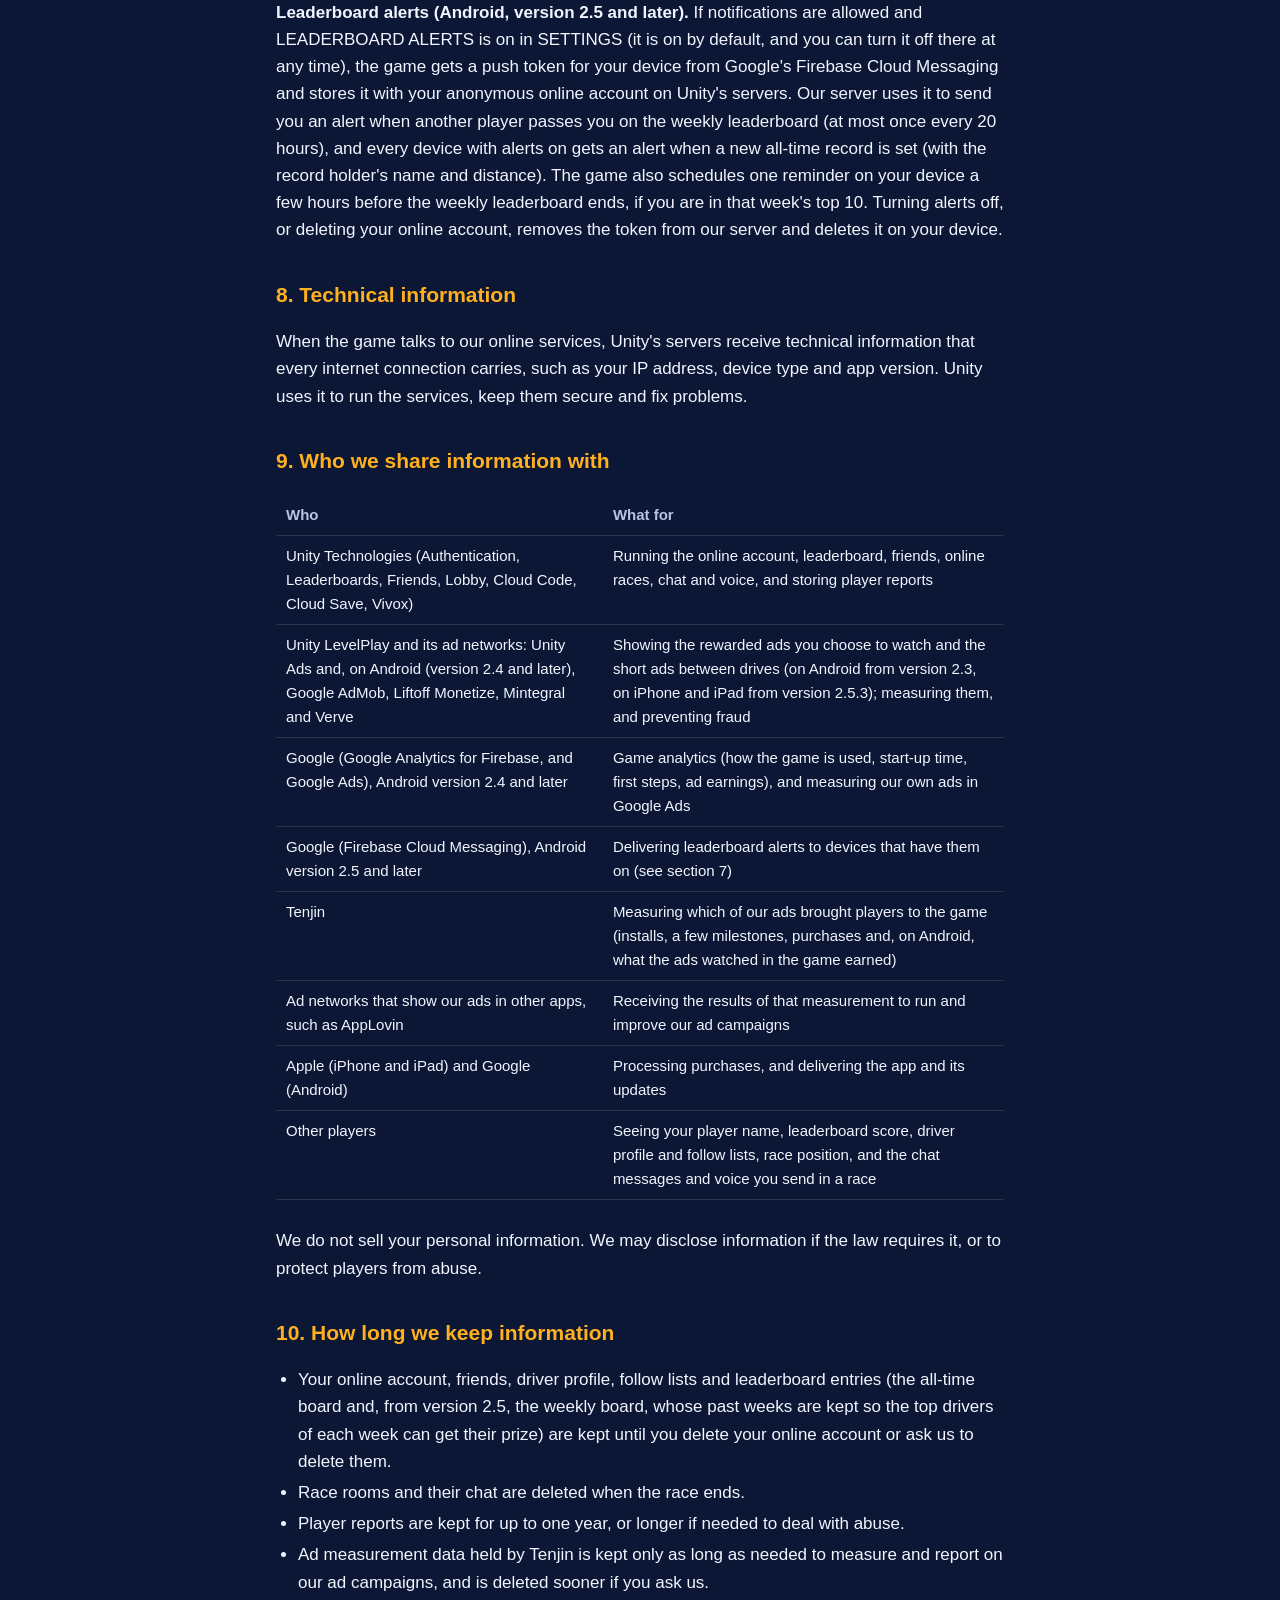
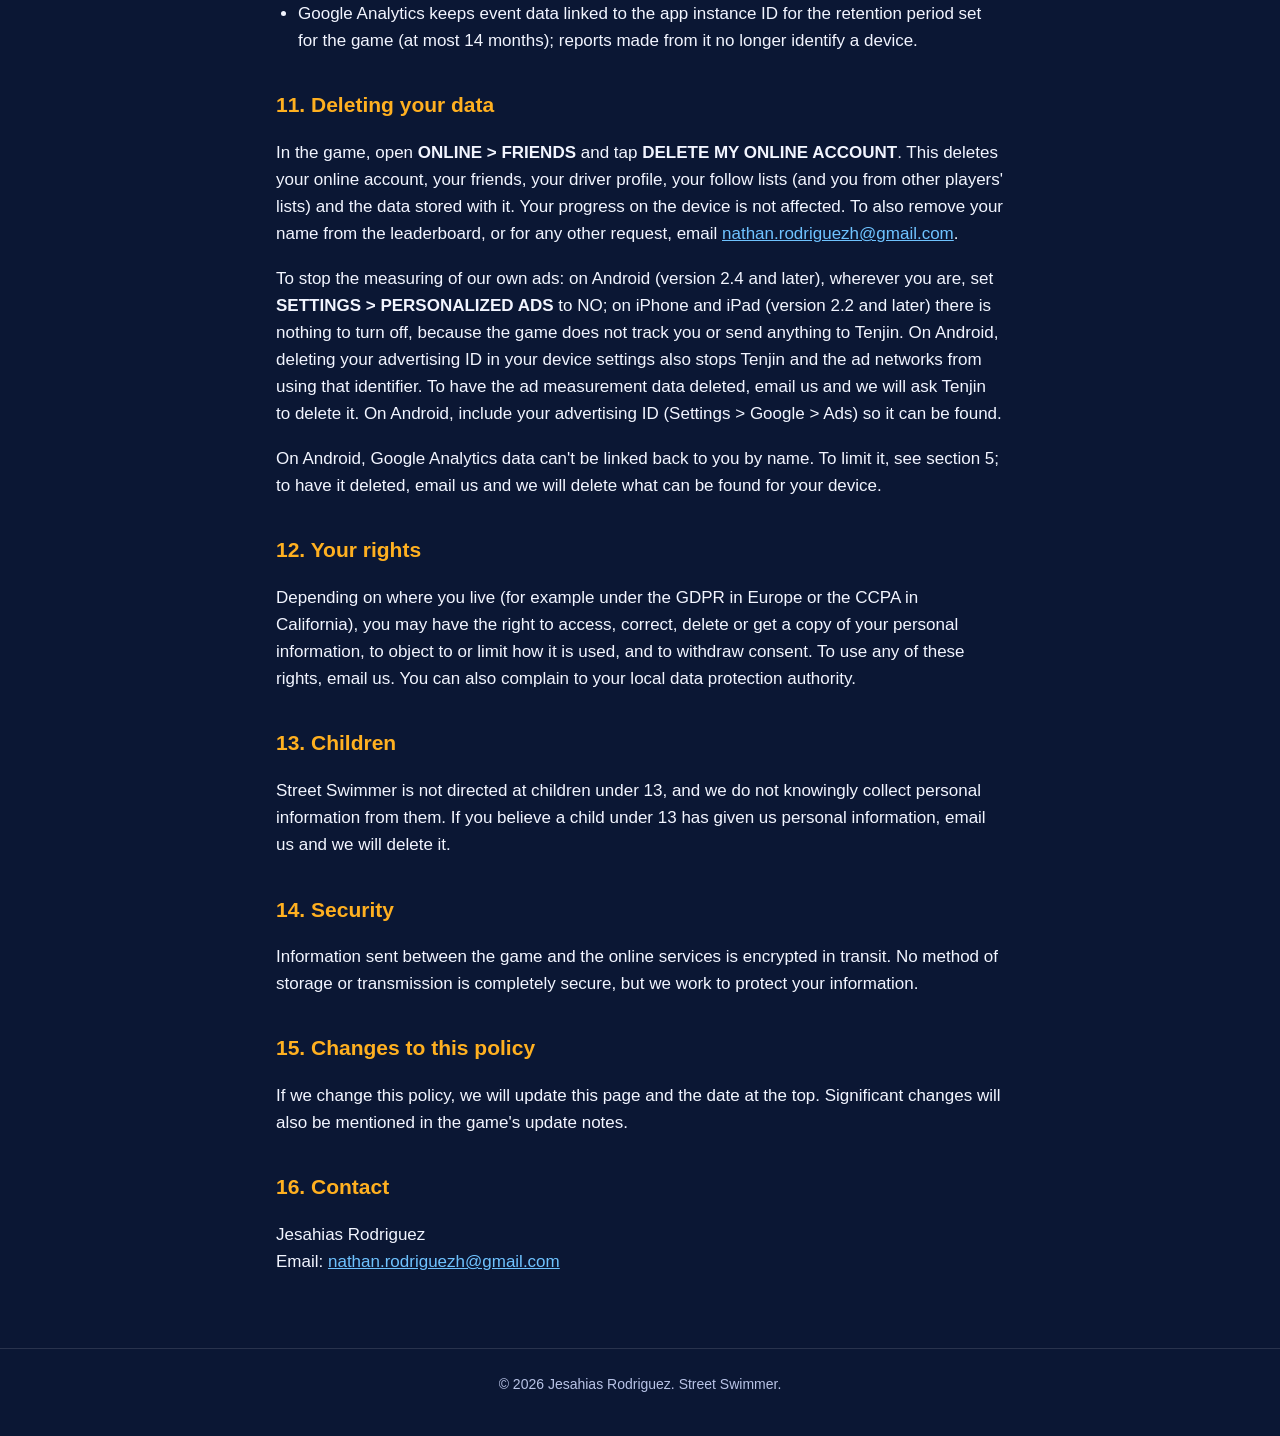
==== commit a532308b: "Privacy policy and support 2.5.3: short ads between drives on iPhone and iPad too" ====
--- a/privacy.html
+++ b/privacy.html
@@ -31,7 +31,7 @@
       <li>Online features use an anonymous player account. The name you pick is shown to other players.</li>
       <li>Your driver profile (your name, the cars you own and how you have used them, and who you follow) can be seen by other players.</li>
       <li>Text chat and voice chat are only with the other drivers in your online race. Voice is off until you turn it on.</li>
-      <li>The game shows a video ad when you choose to watch one for a reward and, on Android (version 2.3 and later), now and then a short ad between drives. On Android the ads come from Unity Ads, Google AdMob, Liftoff, Mintegral and Verve, through Unity LevelPlay. On iPhone and iPad (version 2.2 and later), the game does not track you: it never asks for tracking permission, so our ad partners can't use your device's advertising identifier; on Android, you can turn off personalized ads in SETTINGS, and reset or delete your advertising ID in your device settings.</li>
+      <li>The game shows a video ad when you choose to watch one for a reward and now and then a short ad between drives (on Android from version 2.3, on iPhone and iPad from version 2.5.3). On Android the ads come from Unity Ads, Google AdMob, Liftoff, Mintegral and Verve, through Unity LevelPlay; on iPhone and iPad they come from the ad networks that bid through Unity LevelPlay. On iPhone and iPad (version 2.2 and later), the game does not track you: it never asks for tracking permission, so our ad partners can't use your device's advertising identifier; on Android, you can turn off personalized ads in SETTINGS, and reset or delete your advertising ID in your device settings.</li>
       <li>On Android (version 2.4 and later), Google Analytics for Firebase tells us how the game is used, for example how long it takes to start and whether new players get to their first drive, so we can make it better. In Europe it only counts this without identifiers; your answer to our personalized-ads question only decides whether it may help measure which of our own ads brought you.</li>
       <li>We advertise the game on other apps. To see which of our ads bring players in, our measurement partner Tenjin and the ad network that showed the ad (such as AppLovin) learn that the game was installed and opened, a few milestones, and purchases.</li>
       <li>Purchases are handled by Apple or Google Play. We never see your payment details.</li>
@@ -61,7 +61,7 @@
   </ul>
 
   <h2>4. Ads</h2>
-  <p>The game shows a video ad when you choose to watch one, for example to double the coins from a drive, to keep going after a crash, or for free coins. On Android, version 2.3 and later also shows now and then a short full-screen ad between drives: never before you have finished a few drives, at most a few times a day, never during an online race, never right after you watched a video for a reward, and never if you have bought something in the game. Ads are provided by Unity LevelPlay and the ad networks that bid through it.</p>
+  <p>The game shows a video ad when you choose to watch one, for example to double the coins from a drive, to keep going after a crash, or for free coins. On Android (version 2.3 and later) and on iPhone and iPad (version 2.5.3 and later), the game also shows now and then a short full-screen ad between drives: never before you have finished a few drives, at most a few times a day, never during an online race, never right after you watched a video for a reward, and never if you have bought something in the game. Ads are provided by Unity LevelPlay and the ad networks that bid through it.</p>
   <ul>
     <li>To show and measure ads, the ad partners receive information such as your device model, operating system, language, approximate location from your IP address, ad interactions, and an identifier for the app on your device.</li>
     <li>On iPhone and iPad (version 2.2 and later), the game does not track you and never asks for permission to track. The ad partners can't use your device's advertising identifier (IDFA), and the ads you see are not personalized.</li>
@@ -116,7 +116,7 @@
   <table>
     <tr><th>Who</th><th>What for</th></tr>
     <tr><td>Unity Technologies (Authentication, Leaderboards, Friends, Lobby, Cloud Code, Cloud Save, Vivox)</td><td>Running the online account, leaderboard, friends, online races, chat and voice, and storing player reports</td></tr>
-    <tr><td>Unity LevelPlay and its ad networks: Unity Ads and, on Android (version 2.4 and later), Google AdMob, Liftoff Monetize, Mintegral and Verve</td><td>Showing the rewarded ads you choose to watch and, on Android (version 2.3 and later), the short ads between drives; measuring them, and preventing fraud</td></tr>
+    <tr><td>Unity LevelPlay and its ad networks: Unity Ads and, on Android (version 2.4 and later), Google AdMob, Liftoff Monetize, Mintegral and Verve</td><td>Showing the rewarded ads you choose to watch and the short ads between drives (on Android from version 2.3, on iPhone and iPad from version 2.5.3); measuring them, and preventing fraud</td></tr>
     <tr><td>Google (Google Analytics for Firebase, and Google Ads), Android version 2.4 and later</td><td>Game analytics (how the game is used, start-up time, first steps, ad earnings), and measuring our own ads in Google Ads</td></tr>
     <tr><td>Google (Firebase Cloud Messaging), Android version 2.5 and later</td><td>Delivering leaderboard alerts to devices that have them on (see section 7)</td></tr>
     <tr><td>Tenjin</td><td>Measuring which of our ads brought players to the game (installs, a few milestones, purchases and, on Android, what the ads watched in the game earned)</td></tr>
